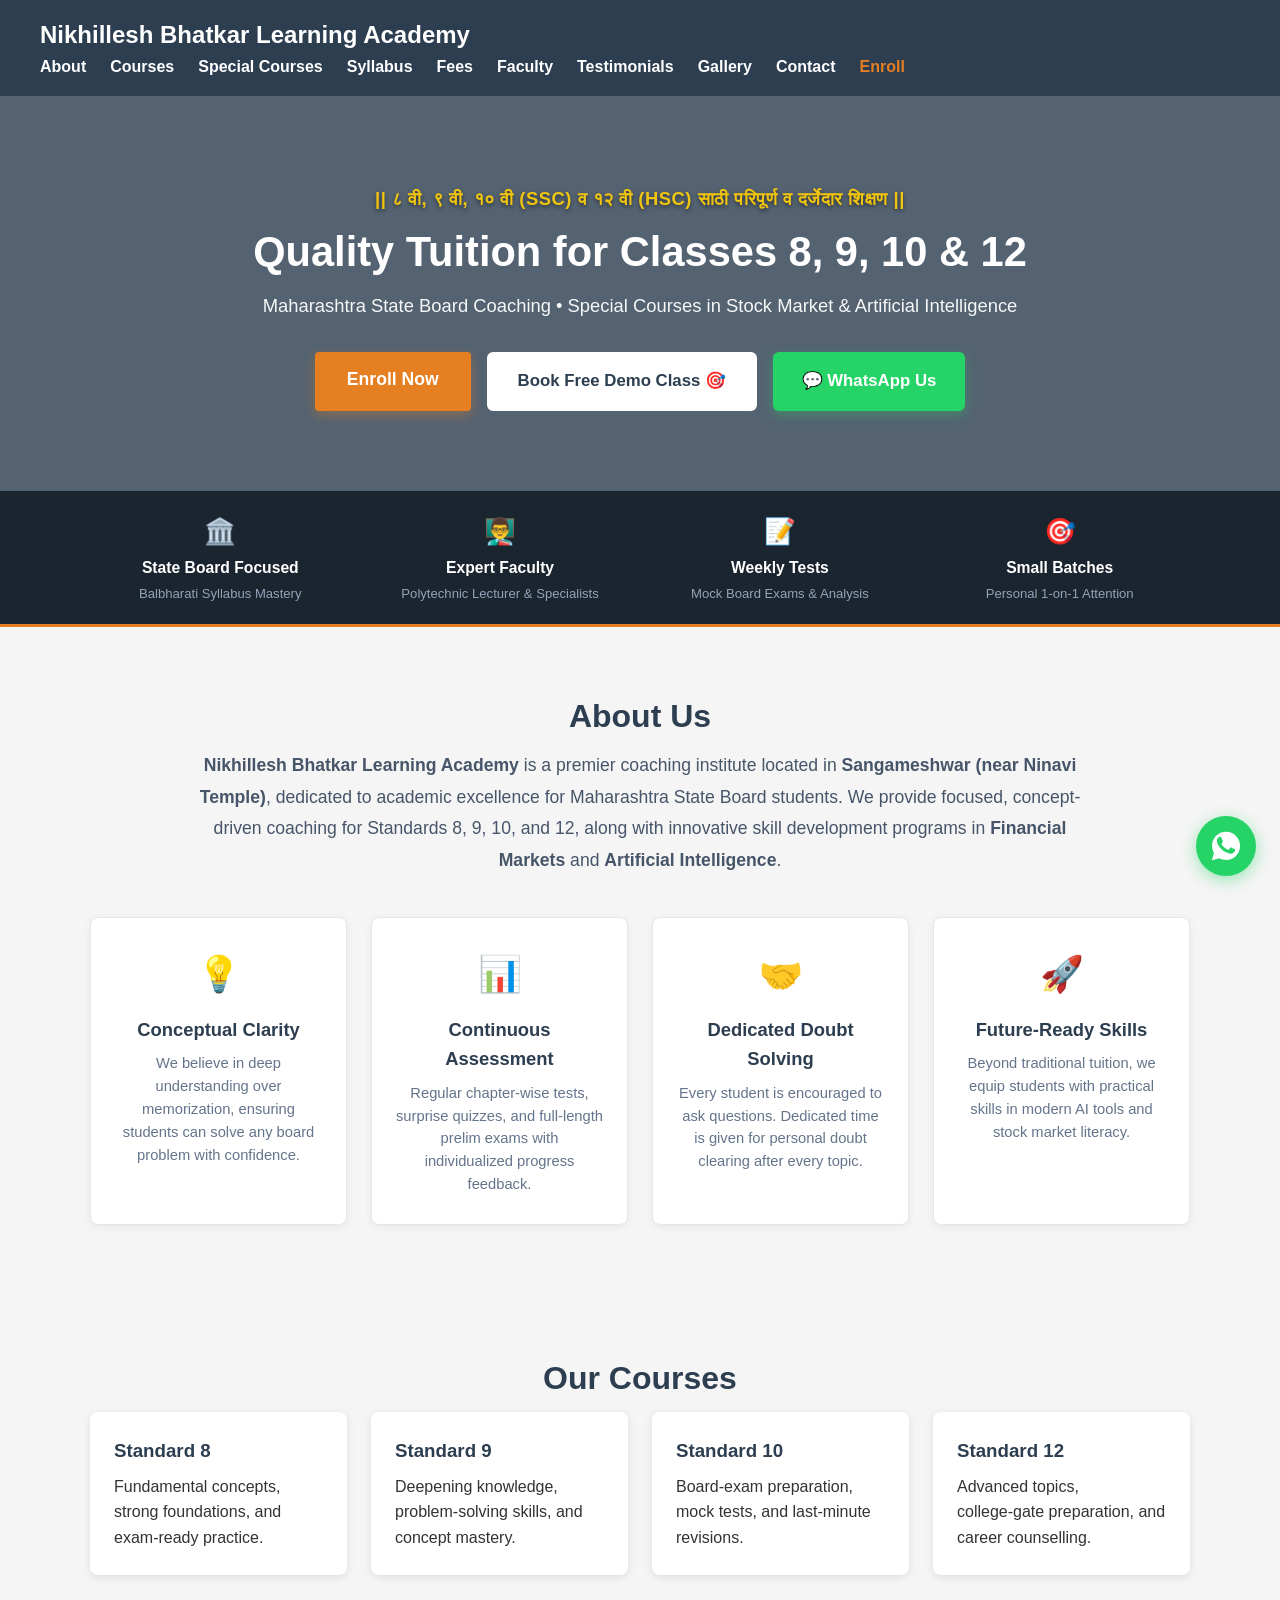
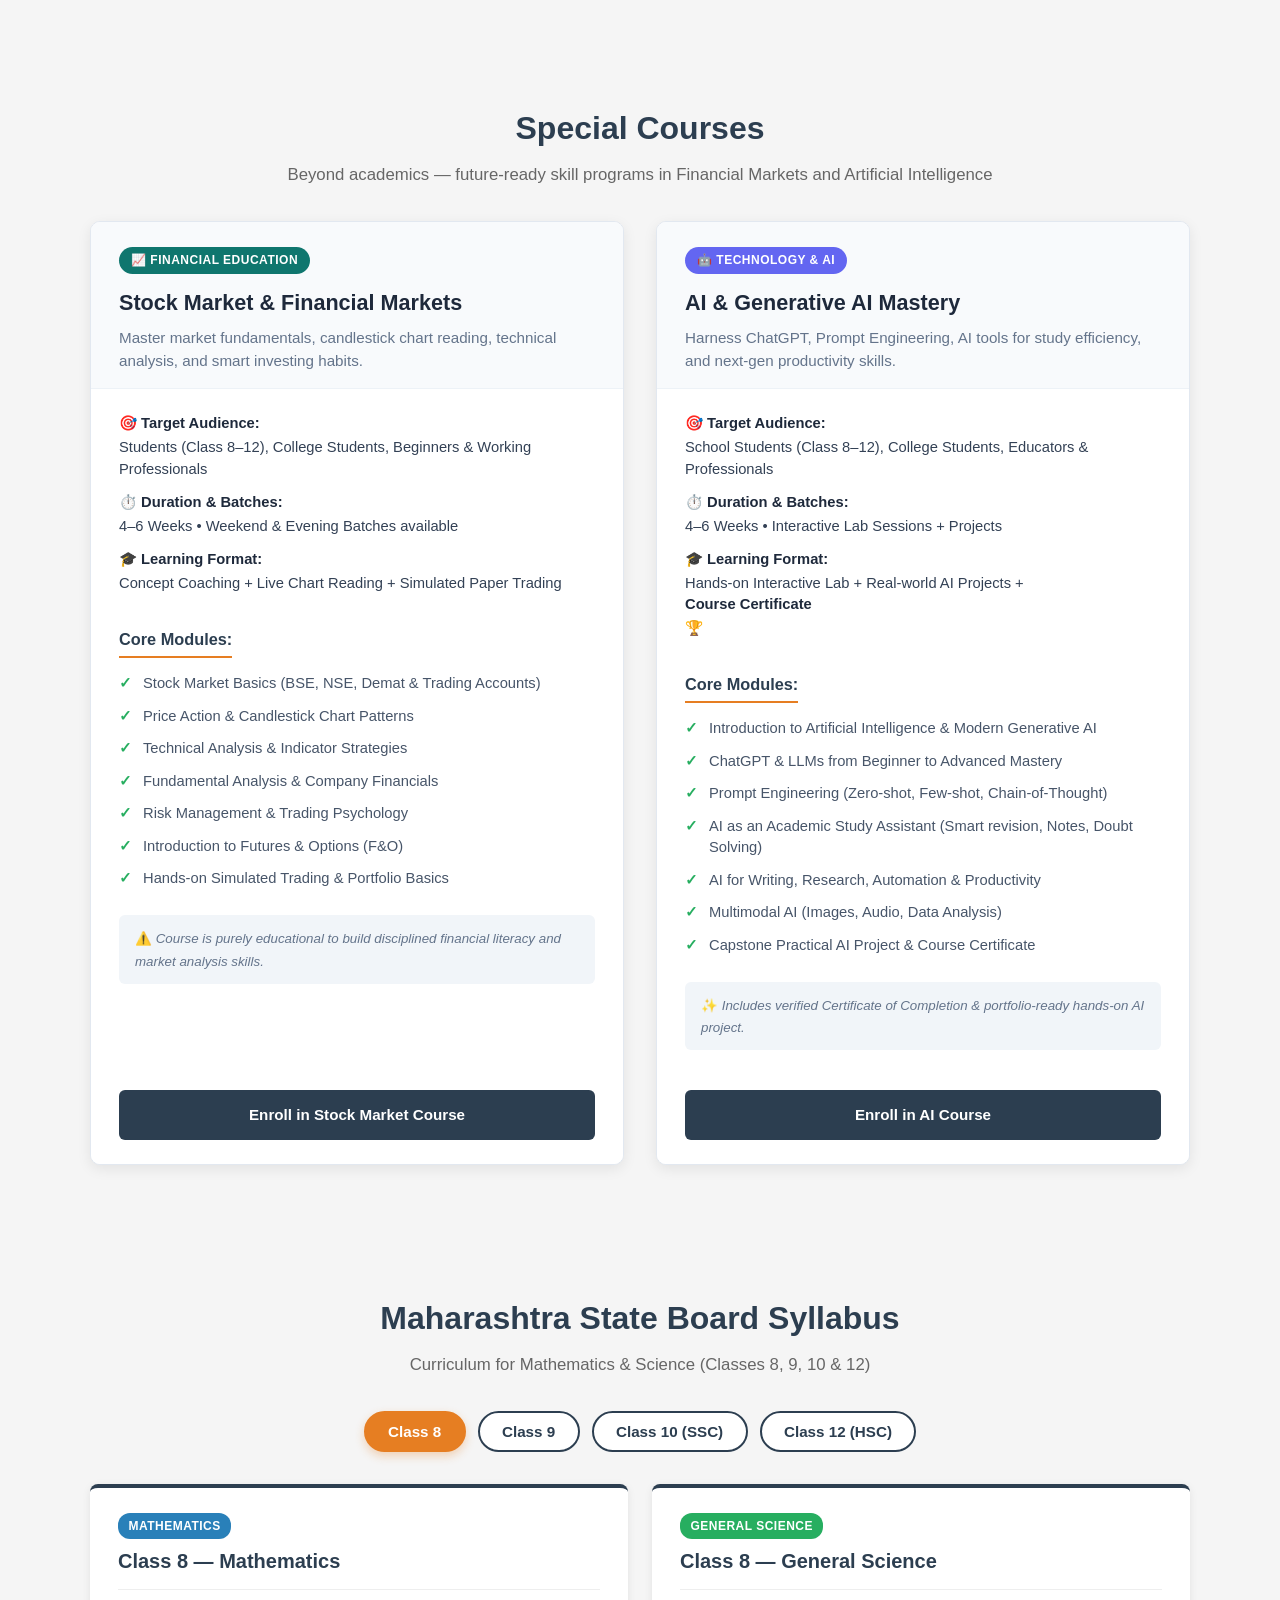
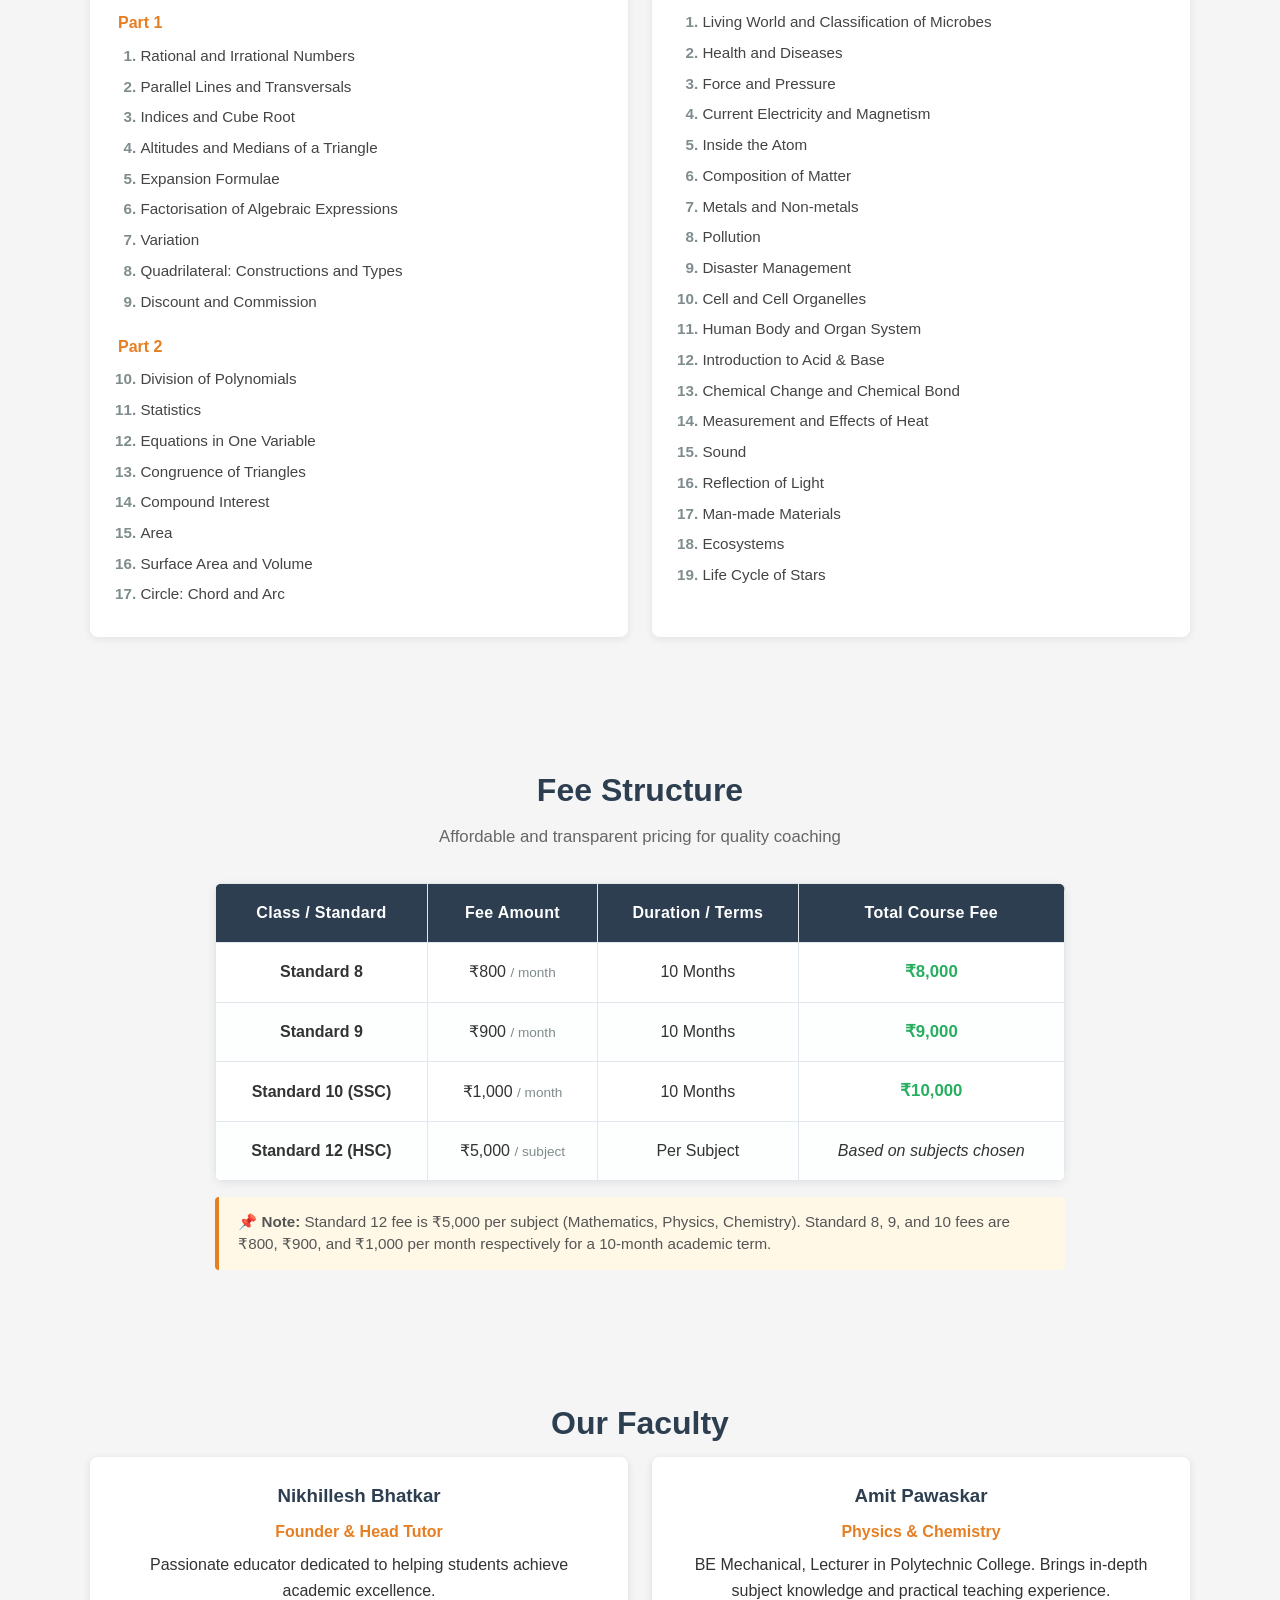
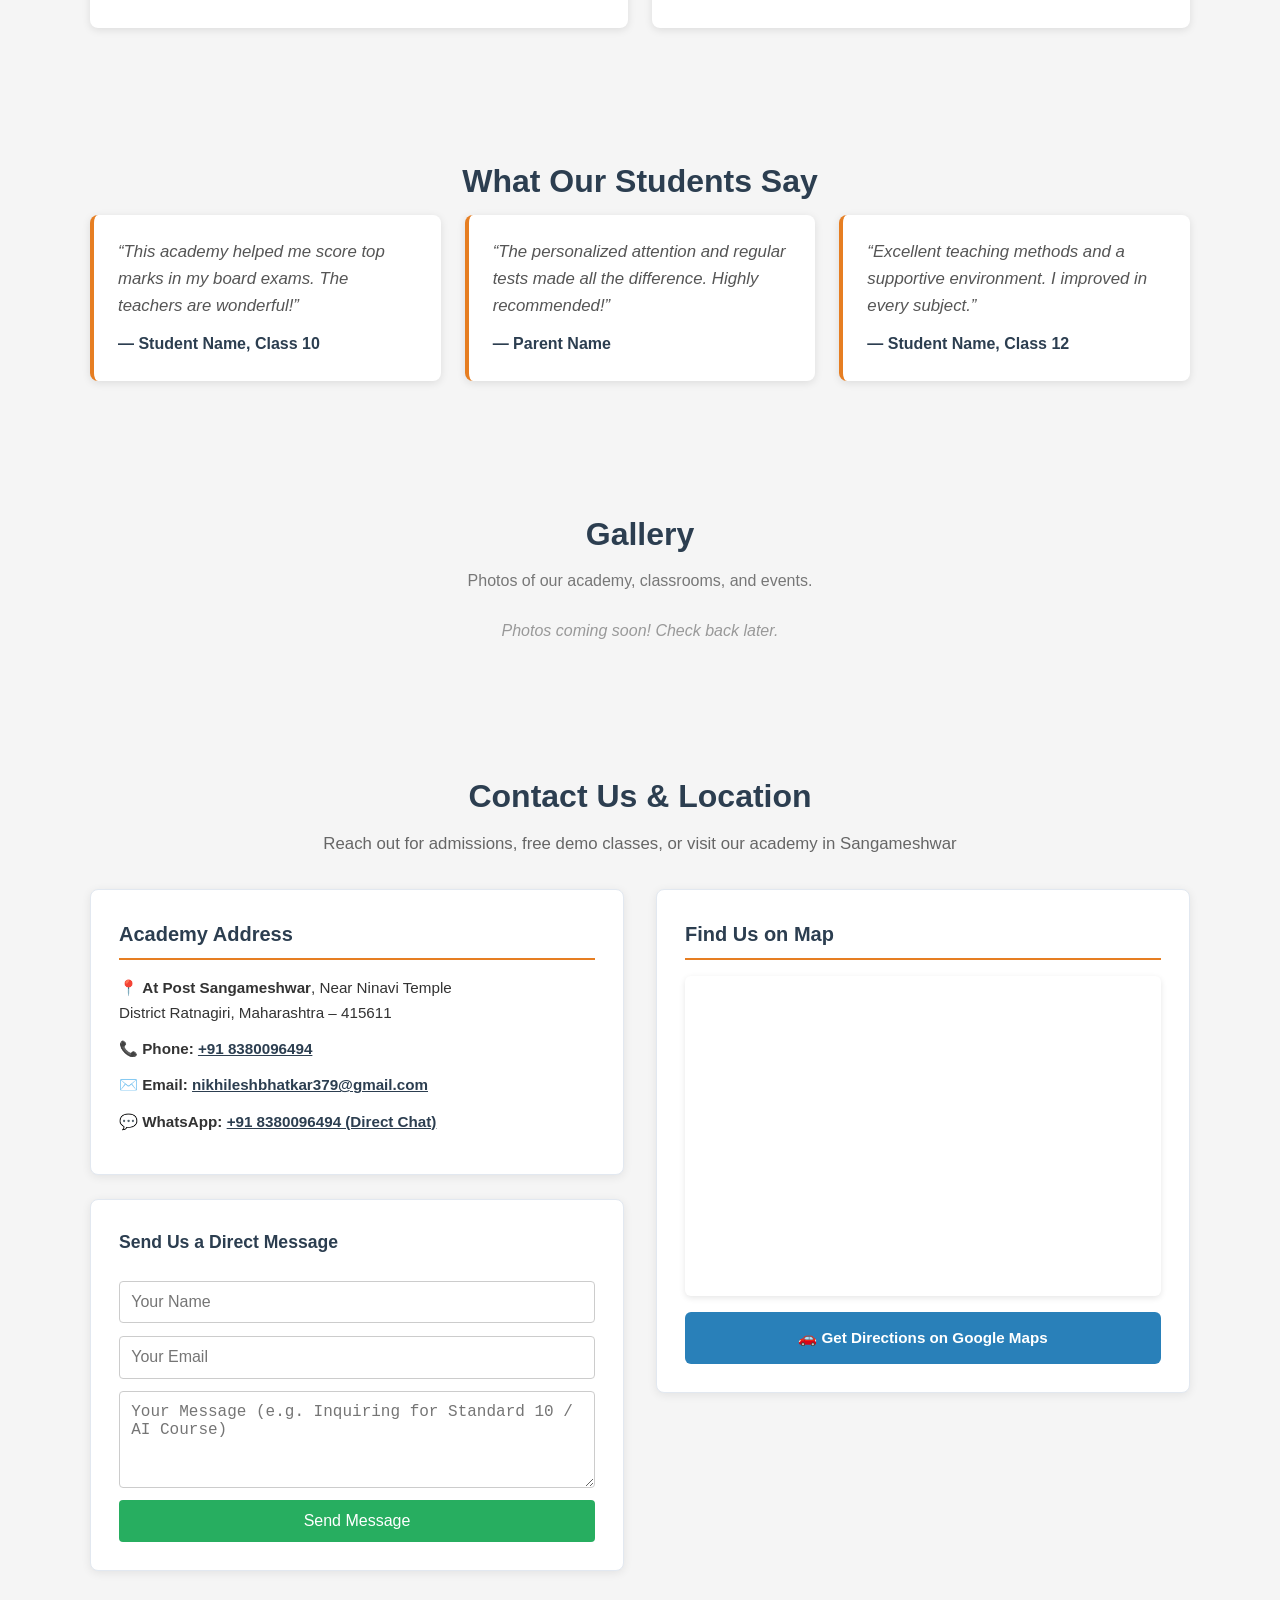
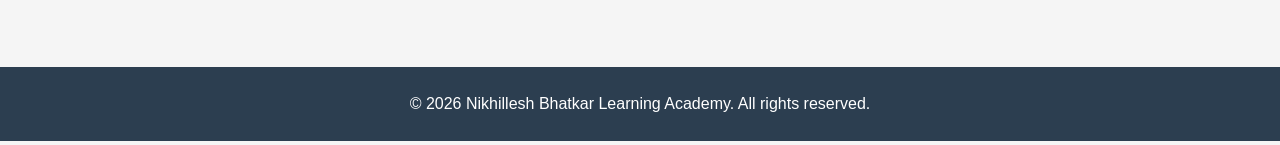
==== index.html @ bd117b34 "Complete Nikhillesh Bhatkar Learning Academy website with syllabus, special courses, enrollment form" ====
<!DOCTYPE html>
<html lang="en">
<head>
  <meta charset="UTF-8">
  <title>Nikhillesh Bhatkar Learning Academy</title>
  <meta name="viewport" content="width=device-width, initial-scale=1.0">
  <meta name="description" content="Nikhillesh Bhatkar Learning Academy offers quality tuition for classes 8, 9, 10 and 12 in Sangameshwar. Board exam preparation, experienced faculty, and personalized attention.">
  <meta name="keywords" content="tuition, academy, Sangameshwar, board exams, classes 8 9 10 12, coaching, Nikhillesh Bhatkar">
  <meta name="author" content="Nikhillesh Bhatkar Learning Academy">

  <!-- Open Graph -->
  <meta property="og:title" content="Nikhillesh Bhatkar Learning Academy">
  <meta property="og:description" content="Quality tuition for classes 8, 9, 10 & 12 in Sangameshwar. Preparing students for board exams and future success.">
  <meta property="og:type" content="website">
  <meta property="og:url" content="">
  <!-- UPDATE: Add your og:image URL once hosted -->
  <!-- <meta property="og:image" content="https://yourdomain.com/images/og-image.jpg"> -->

  <!-- Favicon — UPDATE: replace with your real favicon -->
  <!-- <link rel="icon" href="favicon.ico" type="image/x-icon"> -->

  <link rel="stylesheet" href="style.css">
</head>
<body>

  <!-- Skip to main content (accessibility) -->
  <a href="#main" class="skip-link">Skip to main content</a>

  <!-- Header -->
  <header role="banner">
    <div class="header-inner">
      <!-- LOGO: Replace src with your logo file path -->
      <div class="logo-area">
        <img src="logo.png" alt="Nikhillesh Bhatkar Learning Academy logo" class="logo-img" onerror="this.style.display='none'">
        <h1>Nikhillesh Bhatkar Learning Academy</h1>
      </div>
      <button class="menu-toggle" aria-label="Toggle navigation menu" aria-expanded="false">&#9776;</button>
      <nav role="navigation" aria-label="Main navigation">
        <ul>
          <li><a href="#about">About</a></li>
          <li><a href="#grades">Courses</a></li>
          <li><a href="#special-courses">Special Courses</a></li>
          <li><a href="#syllabus">Syllabus</a></li>
          <li><a href="#fees">Fees</a></li>
          <li><a href="#faculty">Faculty</a></li>
          <li><a href="#testimonials">Testimonials</a></li>
          <li><a href="#gallery">Gallery</a></li>
          <li><a href="#contact">Contact</a></li>
          <li><a href="enroll.html" class="nav-enroll">Enroll</a></li>
        </ul>
      </nav>
    </div>
  </header>

  <main id="main">

    <!-- Hero section -->
    <section class="hero" role="region" aria-label="Welcome banner">
      <p class="marathi-tagline">|| ८ वी, ९ वी, १० वी (SSC) व १२ वी (HSC) साठी परिपूर्ण व दर्जेदार शिक्षण ||</p>
      <h2>Quality Tuition for Classes 8, 9, 10 &amp; 12</h2>
      <p class="hero-subtext">Maharashtra State Board Coaching • Special Courses in Stock Market &amp; Artificial Intelligence</p>
      <div class="hero-cta-group">
        <a href="enroll.html" class="hero-enroll-btn">Enroll Now</a>
        <a href="enroll.html?type=demo" class="hero-demo-btn">Book Free Demo Class 🎯</a>
        <a href="https://wa.me/918380096494?text=Hello%20Nikhillesh%20Sir%2C%20I%20would%20like%20to%20inquire%20about%20admissions%20at%20Nikhillesh%20Bhatkar%20Learning%20Academy." target="_blank" rel="noopener noreferrer" class="hero-whatsapp-btn">💬 WhatsApp Us</a>
      </div>
    </section>

    <!-- Trust / Why Choose Us Highlights -->
    <section class="trust-bar">
      <div class="trust-grid">
        <div class="trust-item">
          <span class="trust-icon">🏛️</span>
          <strong>State Board Focused</strong>
          <small>Balbharati Syllabus Mastery</small>
        </div>
        <div class="trust-item">
          <span class="trust-icon">👨‍🏫</span>
          <strong>Expert Faculty</strong>
          <small>Polytechnic Lecturer &amp; Specialists</small>
        </div>
        <div class="trust-item">
          <span class="trust-icon">📝</span>
          <strong>Weekly Tests</strong>
          <small>Mock Board Exams &amp; Analysis</small>
        </div>
        <div class="trust-item">
          <span class="trust-icon">🎯</span>
          <strong>Small Batches</strong>
          <small>Personal 1-on-1 Attention</small>
        </div>
      </div>
    </section>

    <!-- About -->
    <section id="about" class="content-section">
      <h2>About Us</h2>
      <p class="about-text">
        <strong>Nikhillesh Bhatkar Learning Academy</strong> is a premier coaching institute located in
        <strong>Sangameshwar (near Ninavi Temple)</strong>, dedicated to academic excellence for Maharashtra
        State Board students. We provide focused, concept-driven coaching for Standards 8, 9, 10, and 12, along
        with innovative skill development programs in <strong>Financial Markets</strong> and <strong>Artificial Intelligence</strong>.
      </p>
      <div class="why-choose-grid">
        <div class="why-card">
          <span class="why-icon">💡</span>
          <h3>Conceptual Clarity</h3>
          <p>We believe in deep understanding over memorization, ensuring students can solve any board problem with confidence.</p>
        </div>
        <div class="why-card">
          <span class="why-icon">📊</span>
          <h3>Continuous Assessment</h3>
          <p>Regular chapter-wise tests, surprise quizzes, and full-length prelim exams with individualized progress feedback.</p>
        </div>
        <div class="why-card">
          <span class="why-icon">🤝</span>
          <h3>Dedicated Doubt Solving</h3>
          <p>Every student is encouraged to ask questions. Dedicated time is given for personal doubt clearing after every topic.</p>
        </div>
        <div class="why-card">
          <span class="why-icon">🚀</span>
          <h3>Future-Ready Skills</h3>
          <p>Beyond traditional tuition, we equip students with practical skills in modern AI tools and stock market literacy.</p>
        </div>
      </div>
    </section>

    <!-- Grades / Courses -->
    <section id="grades" class="content-section">
      <h2>Our Courses</h2>
      <div class="card-grid">
        <article class="card">
          <h3>Standard 8</h3>
          <p>Fundamental concepts, strong foundations, and exam‑ready practice.</p>
        </article>
        <article class="card">
          <h3>Standard 9</h3>
          <p>Deepening knowledge, problem‑solving skills, and concept mastery.</p>
        </article>
        <article class="card">
          <h3>Standard 10</h3>
          <p>Board‑exam preparation, mock tests, and last‑minute revisions.</p>
        </article>
        <article class="card">
          <h3>Standard 12</h3>
          <p>Advanced topics, college‑gate preparation, and career counselling.</p>
        </article>
      </div>
    </section>

    <!-- Special Courses (Skill Development) -->
    <section id="special-courses" class="content-section">
      <h2>Special Courses</h2>
      <p class="section-subtitle">Beyond academics — future-ready skill programs in Financial Markets and Artificial Intelligence</p>

      <div class="special-courses-grid">

        <!-- Stock Market Course Card -->
        <article class="special-course-card">
          <div class="special-card-header">
            <span class="special-badge badge-finance">📈 Financial Education</span>
            <h3>Stock Market &amp; Financial Markets</h3>
            <p class="special-tagline">Master market fundamentals, candlestick chart reading, technical analysis, and smart investing habits.</p>
          </div>
          <div class="special-card-body">
            <div class="special-detail-row">
              <strong>🎯 Target Audience:</strong>
              <span>Students (Class 8–12), College Students, Beginners &amp; Working Professionals</span>
            </div>
            <div class="special-detail-row">
              <strong>⏱️ Duration &amp; Batches:</strong>
              <span>4–6 Weeks • Weekend &amp; Evening Batches available</span>
            </div>
            <div class="special-detail-row">
              <strong>🎓 Learning Format:</strong>
              <span>Concept Coaching + Live Chart Reading + Simulated Paper Trading</span>
            </div>

            <h4>Core Modules:</h4>
            <ul class="special-modules-list">
              <li>Stock Market Basics (BSE, NSE, Demat &amp; Trading Accounts)</li>
              <li>Price Action &amp; Candlestick Chart Patterns</li>
              <li>Technical Analysis &amp; Indicator Strategies</li>
              <li>Fundamental Analysis &amp; Company Financials</li>
              <li>Risk Management &amp; Trading Psychology</li>
              <li>Introduction to Futures &amp; Options (F&amp;O)</li>
              <li>Hands-on Simulated Trading &amp; Portfolio Basics</li>
            </ul>

            <div class="special-disclaimer">
              <small>⚠️ <em>Course is purely educational to build disciplined financial literacy and market analysis skills.</em></small>
            </div>
          </div>
          <div class="special-card-footer">
            <a href="enroll.html" class="btn-enroll-special">Enroll in Stock Market Course</a>
          </div>
        </article>

        <!-- AI Course Card -->
        <article class="special-course-card">
          <div class="special-card-header">
            <span class="special-badge badge-ai">🤖 Technology &amp; AI</span>
            <h3>AI &amp; Generative AI Mastery</h3>
            <p class="special-tagline">Harness ChatGPT, Prompt Engineering, AI tools for study efficiency, and next-gen productivity skills.</p>
          </div>
          <div class="special-card-body">
            <div class="special-detail-row">
              <strong>🎯 Target Audience:</strong>
              <span>School Students (Class 8–12), College Students, Educators &amp; Professionals</span>
            </div>
            <div class="special-detail-row">
              <strong>⏱️ Duration &amp; Batches:</strong>
              <span>4–6 Weeks • Interactive Lab Sessions + Projects</span>
            </div>
            <div class="special-detail-row">
              <strong>🎓 Learning Format:</strong>
              <span>Hands-on Interactive Lab + Real-world AI Projects + <strong>Course Certificate</strong> 🏆</span>
            </div>

            <h4>Core Modules:</h4>
            <ul class="special-modules-list">
              <li>Introduction to Artificial Intelligence &amp; Modern Generative AI</li>
              <li>ChatGPT &amp; LLMs from Beginner to Advanced Mastery</li>
              <li>Prompt Engineering (Zero-shot, Few-shot, Chain-of-Thought)</li>
              <li>AI as an Academic Study Assistant (Smart revision, Notes, Doubt Solving)</li>
              <li>AI for Writing, Research, Automation &amp; Productivity</li>
              <li>Multimodal AI (Images, Audio, Data Analysis)</li>
              <li>Capstone Practical AI Project &amp; Course Certificate</li>
            </ul>

            <div class="special-disclaimer">
              <small>✨ <em>Includes verified Certificate of Completion &amp; portfolio-ready hands-on AI project.</em></small>
            </div>
          </div>
          <div class="special-card-footer">
            <a href="enroll.html" class="btn-enroll-special">Enroll in AI Course</a>
          </div>
        </article>

      </div>
    </section>

    <!-- Maharashtra State Board Syllabus Section -->
    <section id="syllabus" class="content-section">
      <h2>Maharashtra State Board Syllabus</h2>
      <p class="section-subtitle">Curriculum for Mathematics &amp; Science (Classes 8, 9, 10 &amp; 12)</p>

      <!-- Syllabus Tabs -->
      <div class="syllabus-tab-controls" role="tablist" aria-label="Class Syllabus Tabs">
        <button class="tab-btn active" role="tab" aria-selected="true" aria-controls="syllabus-class8" id="tab-class8">Class 8</button>
        <button class="tab-btn" role="tab" aria-selected="false" aria-controls="syllabus-class9" id="tab-class9">Class 9</button>
        <button class="tab-btn" role="tab" aria-selected="false" aria-controls="syllabus-class10" id="tab-class10">Class 10 (SSC)</button>
        <button class="tab-btn" role="tab" aria-selected="false" aria-controls="syllabus-class12" id="tab-class12">Class 12 (HSC)</button>
      </div>

      <!-- Class 8 Content -->
      <div id="syllabus-class8" class="syllabus-panel active" role="tabpanel" aria-labelledby="tab-class8">
        <div class="syllabus-grid">
          <div class="syllabus-box">
            <div class="syllabus-header">
              <span class="subject-tag math-tag">Mathematics</span>
              <h3>Class 8 — Mathematics</h3>
            </div>
            <div class="syllabus-subgroup">
              <h4>Part 1</h4>
              <ol class="chapter-list">
                <li>Rational and Irrational Numbers</li>
                <li>Parallel Lines and Transversals</li>
                <li>Indices and Cube Root</li>
                <li>Altitudes and Medians of a Triangle</li>
                <li>Expansion Formulae</li>
                <li>Factorisation of Algebraic Expressions</li>
                <li>Variation</li>
                <li>Quadrilateral: Constructions and Types</li>
                <li>Discount and Commission</li>
              </ol>
            </div>
            <div class="syllabus-subgroup">
              <h4>Part 2</h4>
              <ol class="chapter-list" start="10">
                <li>Division of Polynomials</li>
                <li>Statistics</li>
                <li>Equations in One Variable</li>
                <li>Congruence of Triangles</li>
                <li>Compound Interest</li>
                <li>Area</li>
                <li>Surface Area and Volume</li>
                <li>Circle: Chord and Arc</li>
              </ol>
            </div>
          </div>

          <div class="syllabus-box">
            <div class="syllabus-header">
              <span class="subject-tag science-tag">General Science</span>
              <h3>Class 8 — General Science</h3>
            </div>
            <ol class="chapter-list">
              <li>Living World and Classification of Microbes</li>
              <li>Health and Diseases</li>
              <li>Force and Pressure</li>
              <li>Current Electricity and Magnetism</li>
              <li>Inside the Atom</li>
              <li>Composition of Matter</li>
              <li>Metals and Non-metals</li>
              <li>Pollution</li>
              <li>Disaster Management</li>
              <li>Cell and Cell Organelles</li>
              <li>Human Body and Organ System</li>
              <li>Introduction to Acid &amp; Base</li>
              <li>Chemical Change and Chemical Bond</li>
              <li>Measurement and Effects of Heat</li>
              <li>Sound</li>
              <li>Reflection of Light</li>
              <li>Man-made Materials</li>
              <li>Ecosystems</li>
              <li>Life Cycle of Stars</li>
            </ol>
          </div>
        </div>
      </div>

      <!-- Class 9 Content -->
      <div id="syllabus-class9" class="syllabus-panel" role="tabpanel" aria-labelledby="tab-class9" hidden>
        <div class="syllabus-grid">
          <div class="syllabus-box">
            <div class="syllabus-header">
              <span class="subject-tag math-tag">Mathematics</span>
              <h3>Class 9 — Mathematics</h3>
            </div>
            <div class="syllabus-subgroup">
              <h4>Part 1 (Algebra)</h4>
              <ol class="chapter-list">
                <li>Sets</li>
                <li>Real Numbers</li>
                <li>Polynomials</li>
                <li>Ratio and Proportion</li>
                <li>Linear Equations in Two Variables</li>
                <li>Financial Planning</li>
                <li>Statistics</li>
              </ol>
            </div>
            <div class="syllabus-subgroup">
              <h4>Part 2 (Geometry)</h4>
              <ol class="chapter-list">
                <li>Basic Concepts in Geometry</li>
                <li>Parallel Lines</li>
                <li>Triangles</li>
                <li>Constructions of Triangles</li>
                <li>Quadrilaterals</li>
                <li>Circle</li>
                <li>Co-ordinate Geometry</li>
                <li>Trigonometry</li>
                <li>Surface Area and Volume</li>
              </ol>
            </div>
          </div>

          <div class="syllabus-box">
            <div class="syllabus-header">
              <span class="subject-tag science-tag">Science &amp; Technology</span>
              <h3>Class 9 — Science &amp; Technology</h3>
            </div>
            <div class="syllabus-subgroup">
              <h4>Part 1 (Physics &amp; Chemistry)</h4>
              <ol class="chapter-list">
                <li>Laws of Motion</li>
                <li>Work and Energy</li>
                <li>Current Electricity</li>
                <li>Measurement of Matter</li>
                <li>Acids, Bases and Salts</li>
                <li>Reflection of Light</li>
                <li>Study of Sound</li>
                <li>Carbon: An Important Element</li>
                <li>Substances in Common Use</li>
                <li>Observing Space: Telescopes</li>
              </ol>
            </div>
            <div class="syllabus-subgroup">
              <h4>Part 2 (Biology &amp; Environmental Science)</h4>
              <ol class="chapter-list" start="11">
                <li>Classification of Plants</li>
                <li>Energy Flow in an Ecosystem</li>
                <li>Useful and Harmful Microbes</li>
                <li>Environmental Management</li>
                <li>Information Communication Technology (ICT)</li>
                <li>Life Processes in Living Organisms</li>
                <li>Heredity and Variation</li>
                <li>Introduction to Biotechnology</li>
              </ol>
            </div>
          </div>
        </div>
      </div>

      <!-- Class 10 (SSC) Content -->
      <div id="syllabus-class10" class="syllabus-panel" role="tabpanel" aria-labelledby="tab-class10" hidden>
        <div class="syllabus-grid">
          <div class="syllabus-box">
            <div class="syllabus-header">
              <span class="subject-tag math-tag">Mathematics</span>
              <h3>Class 10 (SSC) — Mathematics</h3>
            </div>
            <div class="syllabus-subgroup">
              <h4>Part 1 (Algebra)</h4>
              <ol class="chapter-list">
                <li>Linear Equations in Two Variables</li>
                <li>Quadratic Equations</li>
                <li>Arithmetic Progression (A.P.)</li>
                <li>Financial Planning</li>
                <li>Probability</li>
                <li>Statistics</li>
              </ol>
            </div>
            <div class="syllabus-subgroup">
              <h4>Part 2 (Geometry)</h4>
              <ol class="chapter-list">
                <li>Similarity</li>
                <li>Pythagoras Theorem</li>
                <li>Circle</li>
                <li>Geometric Constructions</li>
                <li>Coordinate Geometry</li>
                <li>Trigonometry</li>
                <li>Mensuration</li>
              </ol>
            </div>
          </div>

          <div class="syllabus-box">
            <div class="syllabus-header">
              <span class="subject-tag science-tag">Science &amp; Technology</span>
              <h3>Class 10 (SSC) — Science &amp; Technology</h3>
            </div>
            <div class="syllabus-subgroup">
              <h4>Part 1 (Physics &amp; Chemistry)</h4>
              <ol class="chapter-list">
                <li>Gravitation</li>
                <li>Periodic Classification of Elements</li>
                <li>Chemical Reactions and Equations</li>
                <li>Effects of Electric Current</li>
                <li>Heat</li>
                <li>Refraction of Light</li>
                <li>Lenses</li>
                <li>Metallurgy</li>
                <li>Carbon Compounds</li>
                <li>Space Missions</li>
              </ol>
            </div>
            <div class="syllabus-subgroup">
              <h4>Part 2 (Biology &amp; Environmental Science)</h4>
              <ol class="chapter-list">
                <li>Heredity and Evolution</li>
                <li>Life Processes in Living Organisms – Part 1</li>
                <li>Life Processes in Living Organisms – Part 2</li>
                <li>Environmental Management</li>
                <li>Towards Green Energy</li>
                <li>Animal Classification</li>
                <li>Introduction to Microbiology</li>
                <li>Cell Biology and Biotechnology</li>
                <li>Social Health</li>
                <li>Disaster Management</li>
              </ol>
            </div>
          </div>
        </div>
      </div>

      <!-- Class 12 (HSC) Content -->
      <div id="syllabus-class12" class="syllabus-panel" role="tabpanel" aria-labelledby="tab-class12" hidden>
        <div class="syllabus-grid syllabus-grid-3">
          <div class="syllabus-box">
            <div class="syllabus-header">
              <span class="subject-tag math-tag">Mathematics &amp; Stats</span>
              <h3>Class 12 (HSC) — Mathematics</h3>
            </div>
            <div class="syllabus-subgroup">
              <h4>Part 1</h4>
              <ol class="chapter-list">
                <li>Mathematical Logic</li>
                <li>Matrices</li>
                <li>Trigonometric Functions</li>
                <li>Pair of Straight Lines</li>
                <li>Vectors</li>
                <li>Line and Plane (3D Geometry)</li>
                <li>Linear Programming</li>
              </ol>
            </div>
            <div class="syllabus-subgroup">
              <h4>Part 2</h4>
              <ol class="chapter-list">
                <li>Differentiation</li>
                <li>Applications of Derivatives</li>
                <li>Indefinite Integration</li>
                <li>Definite Integration</li>
                <li>Application of Definite Integration</li>
                <li>Differential Equations</li>
                <li>Probability Distributions</li>
                <li>Binomial Distribution</li>
              </ol>
            </div>
          </div>

          <div class="syllabus-box">
            <div class="syllabus-header">
              <span class="subject-tag science-tag">Physics</span>
              <h3>Class 12 (HSC) — Physics</h3>
            </div>
            <ol class="chapter-list">
              <li>Rotational Dynamics</li>
              <li>Mechanical Properties of Fluids</li>
              <li>Kinetic Theory of Gases and Radiation</li>
              <li>Thermodynamics</li>
              <li>Oscillations</li>
              <li>Superposition of Waves</li>
              <li>Wave Optics</li>
              <li>Electrostatics</li>
              <li>Current Electricity</li>
              <li>Magnetic Fields due to Electric Current</li>
              <li>Magnetic Materials</li>
              <li>Electromagnetic Induction</li>
              <li>AC Circuits</li>
              <li>Dual Nature of Radiation and Matter</li>
              <li>Structure of Atoms and Nuclei</li>
              <li>Semiconductor Devices</li>
            </ol>
          </div>

          <div class="syllabus-box">
            <div class="syllabus-header">
              <span class="subject-tag chem-tag">Chemistry</span>
              <h3>Class 12 (HSC) — Chemistry</h3>
            </div>
            <ol class="chapter-list">
              <li>Solid State</li>
              <li>Solutions</li>
              <li>Ionic Equilibria</li>
              <li>Chemical Thermodynamics</li>
              <li>Electrochemistry</li>
              <li>Chemical Kinetics</li>
              <li>Elements of Groups 16, 17 and 18</li>
              <li>Transition and Inner Transition Elements</li>
              <li>Coordination Compounds</li>
              <li>Halogen Derivatives</li>
              <li>Alcohols, Phenols and Ethers</li>
              <li>Aldehydes, Ketones and Carboxylic Acids</li>
              <li>Amines</li>
              <li>Biomolecules</li>
              <li>Introduction to Polymer Chemistry</li>
              <li>Green Chemistry and Nanochemistry</li>
            </ol>
          </div>
        </div>
      </div>

    </section>

    <!-- Fees -->
    <section id="fees" class="content-section">
      <h2>Fee Structure</h2>
      <p class="section-subtitle">Affordable and transparent pricing for quality coaching</p>
      <div class="table-container">
        <table>
          <thead>
            <tr>
              <th>Class / Standard</th>
              <th>Fee Amount</th>
              <th>Duration / Terms</th>
              <th>Total Course Fee</th>
            </tr>
          </thead>
          <tbody>
            <tr>
              <td><strong>Standard 8</strong></td>
              <td>₹800 <span class="per-unit">/ month</span></td>
              <td>10 Months</td>
              <td><span class="total-fee">₹8,000</span></td>
            </tr>
            <tr>
              <td><strong>Standard 9</strong></td>
              <td>₹900 <span class="per-unit">/ month</span></td>
              <td>10 Months</td>
              <td><span class="total-fee">₹9,000</span></td>
            </tr>
            <tr>
              <td><strong>Standard 10 (SSC)</strong></td>
              <td>₹1,000 <span class="per-unit">/ month</span></td>
              <td>10 Months</td>
              <td><span class="total-fee">₹10,000</span></td>
            </tr>
            <tr>
              <td><strong>Standard 12 (HSC)</strong></td>
              <td>₹5,000 <span class="per-unit">/ subject</span></td>
              <td>Per Subject</td>
              <td><em>Based on subjects chosen</em></td>
            </tr>
          </tbody>
        </table>
      </div>
      <p class="fee-note">📌 <strong>Note:</strong> Standard 12 fee is ₹5,000 per subject (Mathematics, Physics, Chemistry). Standard 8, 9, and 10 fees are ₹800, ₹900, and ₹1,000 per month respectively for a 10-month academic term.</p>
    </section>

    <!-- Faculty -->
    <section id="faculty" class="content-section">
      <h2>Our Faculty</h2>
      <div class="card-grid">

        <article class="card faculty-card">
          <!-- UPDATE: Replace src with your photo -->
          <img src="faculty-nikhillesh.jpg" alt="Photo of Nikhillesh Bhatkar" class="faculty-photo" onerror="this.style.display='none'">
          <h3>Nikhillesh Bhatkar</h3>
          <p class="faculty-role">Founder &amp; Head Tutor</p>
          <p>Passionate educator dedicated to helping students achieve academic excellence.</p>
        </article>

        <article class="card faculty-card">
          <!-- UPDATE: Replace src with faculty photo -->
          <img src="faculty-amit.jpg" alt="Photo of Amit Pawaskar" class="faculty-photo" onerror="this.style.display='none'">
          <h3>Amit Pawaskar</h3>
          <p class="faculty-role">Physics &amp; Chemistry</p>
          <p>BE Mechanical, Lecturer in Polytechnic College. Brings in‑depth subject knowledge and practical teaching experience.</p>
        </article>

        <!-- ADD MORE FACULTY: copy and edit the block below -->
        <!--
        <article class="card faculty-card">
          <img src="faculty-name.jpg" alt="Photo of [Name]" class="faculty-photo" onerror="this.style.display='none'">
          <h3>[Faculty Name]</h3>
          <p class="faculty-role">[Subject / Qualification]</p>
          <p>[Short bio]</p>
        </article>
        -->

      </div>
    </section>

    <!-- Testimonials -->
    <section id="testimonials" class="content-section">
      <h2>What Our Students Say</h2>
      <div class="card-grid testimonials-grid">

        <!-- TESTIMONIAL 1 — UPDATE with real quotes -->
        <article class="card testimonial-card">
          <p class="testimonial-quote">&ldquo;This academy helped me score top marks in my board exams. The teachers are wonderful!&rdquo;</p>
          <p class="testimonial-author">&mdash; Student Name, Class 10</p>
        </article>

        <!-- TESTIMONIAL 2 -->
        <article class="card testimonial-card">
          <p class="testimonial-quote">&ldquo;The personalized attention and regular tests made all the difference. Highly recommended!&rdquo;</p>
          <p class="testimonial-author">&mdash; Parent Name</p>
        </article>

        <!-- TESTIMONIAL 3 -->
        <article class="card testimonial-card">
          <p class="testimonial-quote">&ldquo;Excellent teaching methods and a supportive environment. I improved in every subject.&rdquo;</p>
          <p class="testimonial-author">&mdash; Student Name, Class 12</p>
        </article>

        <!-- ADD MORE TESTIMONIALS: copy and edit the block below -->
        <!--
        <article class="card testimonial-card">
          <p class="testimonial-quote">&ldquo;[Your testimonial here]&rdquo;</p>
          <p class="testimonial-author">&mdash; [Name, Class/Role]</p>
        </article>
        -->

      </div>
    </section>

    <!-- Gallery -->
    <section id="gallery" class="content-section">
      <h2>Gallery</h2>
      <p class="gallery-hint">Photos of our academy, classrooms, and events.</p>
      <div class="gallery-grid">

        <!-- UPDATE: Replace src with real photos -->
        <img src="gallery-1.jpg" alt="Academy classroom" class="gallery-img" onerror="this.closest('.gallery-grid').style.display='none'">
        <img src="gallery-2.jpg" alt="Students studying" class="gallery-img">
        <img src="gallery-3.jpg" alt="Academy event" class="gallery-img">
        <img src="gallery-4.jpg" alt="Group photo" class="gallery-img">

        <!-- ADD MORE PHOTOS: just add more <img> tags -->

      </div>
      <p class="gallery-placeholder" id="galleryPlaceholder">
        <em>Photos coming soon! Check back later.</em>
      </p>
    </section>

    <!-- Contact & Location -->
    <section id="contact" class="content-section">
      <h2>Contact Us &amp; Location</h2>
      <p class="section-subtitle">Reach out for admissions, free demo classes, or visit our academy in Sangameshwar</p>

      <div class="contact-wrapper">
        <!-- Contact Information & Form -->
        <div class="contact-info-col">
          <div class="contact-card">
            <h3>Academy Address</h3>
            <p>📍 <strong>At Post Sangameshwar</strong>, Near Ninavi Temple<br>District Ratnagiri, Maharashtra – 415611</p>
            <p>📞 <strong>Phone:</strong> <a href="tel:+918380096494">+91 8380096494</a></p>
            <p>✉️ <strong>Email:</strong> <a href="mailto:nikhileshbhatkar379@gmail.com">nikhileshbhatkar379@gmail.com</a></p>
            <p>💬 <strong>WhatsApp:</strong> <a href="https://wa.me/918380096494?text=Hello%20Nikhillesh%20Sir%2C%20I%20would%20like%20to%20inquire%20about%20admissions." target="_blank" rel="noopener noreferrer">+91 8380096494 (Direct Chat)</a></p>
          </div>

          <form id="contactForm" action="https://formspree.io/f/YOUR_FORMSPREE_ID" method="POST">
            <h4>Send Us a Direct Message</h4>
            <input type="hidden" name="_subject" value="New Inquiry — Nikhillesh Bhatkar Learning Academy">
            <input type="text" name="name" placeholder="Your Name" required aria-label="Your Name">
            <input type="email" name="email" placeholder="Your Email" required aria-label="Your Email">
            <textarea name="message" rows="4" placeholder="Your Message (e.g. Inquiring for Standard 10 / AI Course)" required aria-label="Your Message"></textarea>
            <button type="submit">Send Message</button>
          </form>
          <p id="contactSuccess" class="form-success" style="display:none;">✅ Message sent! We will reply shortly.</p>
        </div>

        <!-- Google Map & Directions -->
        <div class="contact-map-col">
          <div class="map-card">
            <h3>Find Us on Map</h3>
            <div class="map-responsive">
              <iframe
                title="Academy Location - Sangameshwar near Ninavi Temple"
                src="https://maps.google.com/maps?q=Ninavi+Temple+Sangameshwar+Maharashtra+415611&t=&z=15&ie=UTF8&iwloc=&output=embed"
                width="100%"
                height="320"
                style="border:0;"
                allowfullscreen=""
                loading="lazy">
              </iframe>
            </div>
            <div class="map-actions">
              <a href="https://www.google.com/maps/dir/?api=1&destination=Ninavi+Temple,+Sangameshwar,+Maharashtra+415611" target="_blank" rel="noopener noreferrer" class="btn-directions">
                🚗 Get Directions on Google Maps
              </a>
            </div>
          </div>
        </div>
      </div>
    </section>

  </main>

  <!-- Floating WhatsApp Chat Button -->
  <a href="https://wa.me/918380096494?text=Hello%20Nikhillesh%20Sir%2C%20I%20would%20like%20to%20inquire%20about%20admissions%20at%20Nikhillesh%20Bhatkar%20Learning%20Academy." class="floating-whatsapp" target="_blank" rel="noopener noreferrer" aria-label="Chat with us on WhatsApp">
    <svg class="whatsapp-icon" viewBox="0 0 24 24" width="32" height="32" fill="currentColor">
      <path d="M12.04 2c-5.46 0-9.91 4.45-9.91 9.91 0 1.75.46 3.45 1.32 4.95L2.05 22l5.25-1.38c1.45.79 3.08 1.21 4.74 1.21 5.46 0 9.91-4.45 9.91-9.91 0-2.65-1.03-5.14-2.9-7.01A9.816 9.816 0 0 0 12.04 2zm5.79 14.07c-.24.68-1.4 1.26-1.95 1.34-.51.08-1.17.11-3.77-.96-3.13-1.29-5.14-4.47-5.3-4.68-.16-.21-1.27-1.69-1.27-3.23 0-1.54.81-2.29 1.1-2.6.29-.31.63-.39.84-.39.21 0 .42.01.6.02.19.01.45-.07.7.54.26.62.89 2.16.97 2.32.08.16.13.35.03.56-.11.21-.16.34-.32.53-.16.19-.34.42-.48.56-.16.16-.33.33-.14.65.19.32.84 1.38 1.8 2.24 1.24 1.11 2.29 1.45 2.61 1.61.32.16.51.13.7-.08.19-.21.81-.94 1.02-1.26.21-.32.42-.27.7-.16.29.11 1.83.86 2.14 1.02.32.16.53.24.6.37.08.13.08.77-.16 1.45z"/>
    </svg>
    <span class="whatsapp-tooltip">Chat with us on WhatsApp</span>
  </a>

  <!-- Footer -->
  <footer role="contentinfo">
    <p>&copy; <span id="year"></span> Nikhillesh Bhatkar Learning Academy. All rights reserved.</p>
  </footer>

  <!-- JavaScript -->
  <script src="script.js"></script>
</body>
</html>
---- style.css ----
/* -------------------------------------------------
   Nikhillesh Bhatkar Learning Academy — Stylesheet
   ------------------------------------------------- */

/* Reset & base */
*,
*::before,
*::after { box-sizing: border-box; margin: 0; padding: 0; }
body { font-family: Arial, Helvetica, sans-serif; line-height: 1.6; background:#f5f5f5; color:#333; }
html { scroll-behavior: smooth; }

/* Accessibility: skip link */
.skip-link {
  position: absolute;
  top: -100%;
  left: 0;
  background: #e67e22;
  color: #fff;
  padding: 0.5rem 1rem;
  z-index: 200;
  font-weight: bold;
  text-decoration: none;
}
.skip-link:focus {
  top: 0;
}

/* Focus styles for keyboard navigation */
a:focus-visible,
button:focus-visible,
input:focus-visible,
textarea:focus-visible {
  outline: 3px solid #e67e22;
  outline-offset: 2px;
}

/* Layout helpers */
.container { width: 90%; max-width: 1200px; margin: auto; }
.content-section { padding: 4rem 2rem; }

/* Header */
header {
  background: #2c3e50;
  color: #fff;
  padding: 1rem 2rem;
  position: sticky;
  top: 0;
  z-index: 100;
}
.header-inner {
  display: flex;
  align-items: center;
  justify-content: space-between;
  flex-wrap: wrap;
  max-width: 1200px;
  margin: 0 auto;
}
.logo-area {
  display: flex;
  align-items: center;
  gap: 0.75rem;
}
.logo-img {
  height: 48px;
  width: auto;
  border-radius: 4px;
}
header h1 { font-size: 1.5rem; }
header nav ul {
  display: flex; list-style: none; gap: 1.5rem;
}
header nav a {
  color: #fff; text-decoration: none; font-weight: bold;
  transition: color 0.2s;
}
header nav a:hover { color: #e67e22; }

/* Mobile menu toggle */
.menu-toggle {
  display: none;
  background: none;
  border: none;
  color: #fff;
  font-size: 1.8rem;
  cursor: pointer;
}

/* Hero */
.hero {
  background: linear-gradient(rgba(44,62,80,0.8), rgba(44,62,80,0.8)),
              url('https://images.unsplash.com/photo-1526401281623-3c4d5c6d3d4f?auto=format&fit=crop&w=1400&q=80') center/cover no-repeat;
  color: #fff; text-align: center; padding: 5.5rem 2rem 5rem;
}
.marathi-tagline {
  font-size: 1.15rem;
  font-weight: 600;
  color: #f1c40f;
  letter-spacing: 0.5px;
  margin-bottom: 0.8rem;
  text-shadow: 0 2px 4px rgba(0,0,0,0.5);
}
.hero h2 { font-size: 2.6rem; margin-bottom: 0.8rem; line-height: 1.25; }
.hero-subtext { font-size: 1.15rem; margin-bottom: 2rem; max-width: 800px; margin-left: auto; margin-right: auto; opacity: 0.95; }

.hero-cta-group {
  display: flex;
  justify-content: center;
  gap: 1rem;
  flex-wrap: wrap;
}
.hero-enroll-btn {
  display: inline-block;
  background: #e67e22; border: none; padding: 0.85rem 1.8rem;
  color: #fff; font-size: 1.05rem; font-weight: bold; cursor: pointer; border-radius: 6px;
  text-decoration: none; transition: all 0.2s ease;
  box-shadow: 0 4px 12px rgba(230,126,34,0.4);
}
.hero-enroll-btn:hover { background: #d35400; transform: translateY(-2px); }

.hero-demo-btn {
  display: inline-block;
  background: #fff; border: 2px solid #fff; padding: 0.85rem 1.8rem;
  color: #2c3e50; font-size: 1.05rem; font-weight: bold; cursor: pointer; border-radius: 6px;
  text-decoration: none; transition: all 0.2s ease;
}
.hero-demo-btn:hover { background: #f1f5f9; color: #1e293b; transform: translateY(-2px); }

.hero-whatsapp-btn {
  display: inline-flex;
  align-items: center;
  gap: 0.4rem;
  background: #25D366; border: none; padding: 0.85rem 1.8rem;
  color: #fff; font-size: 1.05rem; font-weight: bold; cursor: pointer; border-radius: 6px;
  text-decoration: none; transition: all 0.2s ease;
  box-shadow: 0 4px 12px rgba(37,211,102,0.35);
}
.hero-whatsapp-btn:hover { background: #1ebe57; transform: translateY(-2px); }

/* Trust Bar */
.trust-bar {
  background: #1a252f;
  color: #fff;
  padding: 1.25rem 2rem;
  border-bottom: 3px solid #e67e22;
}
.trust-grid {
  max-width: 1100px;
  margin: 0 auto;
  display: grid;
  grid-template-columns: repeat(auto-fit, minmax(200px, 1fr));
  gap: 1.2rem;
  text-align: center;
}
.trust-item {
  display: flex;
  flex-direction: column;
  align-items: center;
  gap: 0.2rem;
}
.trust-icon { font-size: 1.6rem; }
.trust-item strong { font-size: 0.98rem; color: #fff; }
.trust-item small { color: #94a3b8; font-size: 0.82rem; }

/* About Section & Why Choose Us */
.about-text {
  max-width: 900px;
  margin: 0 auto 2.5rem;
  font-size: 1.1rem;
  line-height: 1.8;
  text-align: center;
  color: #475569;
}
.why-choose-grid {
  display: grid;
  grid-template-columns: repeat(auto-fit, minmax(240px, 1fr));
  gap: 1.5rem;
  max-width: 1100px;
  margin: 0 auto;
}
.why-card {
  background: #fff;
  padding: 1.75rem 1.5rem;
  border-radius: 8px;
  border: 1px solid #e2e8f0;
  box-shadow: 0 2px 8px rgba(0,0,0,0.06);
  text-align: center;
  transition: transform 0.2s ease, box-shadow 0.2s ease;
}
.why-card:hover {
  transform: translateY(-3px);
  box-shadow: 0 6px 16px rgba(0,0,0,0.1);
  border-color: #e67e22;
}
.why-icon {
  font-size: 2.2rem;
  display: inline-block;
  margin-bottom: 0.8rem;
}
.why-card h3 {
  font-size: 1.15rem;
  color: #2c3e50;
  margin-bottom: 0.5rem;
}
.why-card p {
  font-size: 0.92rem;
  color: #64748b;
  line-height: 1.55;
}

/* Section headings */
.content-section h2 {
  font-size: 2rem;
  margin-bottom: 0.5rem;
  color: #2c3e50;
  text-align: center;
}
.section-subtitle {
  text-align: center;
  color: #666;
  margin-bottom: 2rem;
  font-size: 1.05rem;
  max-width: 800px;
  margin-left: auto;
  margin-right: auto;
}

/* =====================================
   SPECIAL COURSES STYLES
   ===================================== */
.special-courses-grid {
  display: grid;
  grid-template-columns: repeat(auto-fit, minmax(350px, 1fr));
  gap: 2rem;
  max-width: 1100px;
  margin: 0 auto;
}
.special-course-card {
  background: #fff;
  border-radius: 10px;
  box-shadow: 0 4px 14px rgba(0,0,0,0.08);
  display: flex;
  flex-direction: column;
  justify-content: space-between;
  overflow: hidden;
  border: 1px solid #e2e8f0;
  transition: transform 0.25s ease, box-shadow 0.25s ease;
}
.special-course-card:hover {
  transform: translateY(-4px);
  box-shadow: 0 8px 24px rgba(0,0,0,0.12);
}
.special-card-header {
  padding: 1.5rem 1.75rem 1rem;
  background: #f8fafc;
  border-bottom: 1px solid #edf2f7;
}
.special-badge {
  display: inline-block;
  font-size: 0.75rem;
  text-transform: uppercase;
  font-weight: 700;
  letter-spacing: 0.5px;
  padding: 0.25rem 0.75rem;
  border-radius: 20px;
  margin-bottom: 0.75rem;
}
.badge-finance {
  background: #0f766e;
  color: #ffffff;
}
.badge-ai {
  background: #6366f1;
  color: #ffffff;
}
.special-card-header h3 {
  color: #1e293b;
  font-size: 1.35rem;
  margin-bottom: 0.4rem;
}
.special-tagline {
  color: #64748b;
  font-size: 0.95rem;
  line-height: 1.5;
}
.special-card-body {
  padding: 1.5rem 1.75rem;
  flex-grow: 1;
}
.special-detail-row {
  margin-bottom: 0.75rem;
  font-size: 0.92rem;
  line-height: 1.45;
  color: #334155;
}
.special-detail-row strong {
  color: #1e293b;
  display: block;
  margin-bottom: 0.15rem;
}
.special-card-body h4 {
  font-size: 1.02rem;
  color: #2c3e50;
  margin: 1.25rem 0 0.6rem;
  border-bottom: 2px solid #e67e22;
  padding-bottom: 0.25rem;
  display: inline-block;
}
.special-modules-list {
  list-style: none;
  padding: 0;
  margin-bottom: 1.25rem;
}
.special-modules-list li {
  padding: 0.35rem 0 0.35rem 1.5rem;
  position: relative;
  font-size: 0.92rem;
  color: #475569;
  line-height: 1.45;
}
.special-modules-list li::before {
  content: "✓";
  position: absolute;
  left: 0;
  color: #27ae60;
  font-weight: bold;
}
.special-disclaimer {
  background: #f1f5f9;
  padding: 0.75rem 1rem;
  border-radius: 6px;
  color: #64748b;
  margin-top: 1rem;
  line-height: 1.4;
}
.special-card-footer {
  padding: 1rem 1.75rem 1.5rem;
  background: #fff;
  text-align: center;
}
.btn-enroll-special {
  display: block;
  width: 100%;
  background: #2c3e50;
  color: #fff;
  padding: 0.8rem 1.2rem;
  border-radius: 6px;
  text-decoration: none;
  font-weight: 600;
  font-size: 0.95rem;
  text-align: center;
  transition: background 0.2s ease, transform 0.2s ease;
}
.btn-enroll-special:hover {
  background: #e67e22;
  transform: translateY(-1px);
}

/* =====================================
   SYLLABUS SECTION STYLES
   ===================================== */
.syllabus-tab-controls {
  display: flex;
  justify-content: center;
  gap: 0.75rem;
  flex-wrap: wrap;
  margin-bottom: 2rem;
}
.tab-btn {
  background: #fff;
  color: #2c3e50;
  border: 2px solid #2c3e50;
  padding: 0.6rem 1.4rem;
  font-size: 0.95rem;
  font-weight: bold;
  border-radius: 30px;
  cursor: pointer;
  transition: all 0.25s ease;
}
.tab-btn:hover {
  background: #ecf0f1;
  transform: translateY(-1px);
}
.tab-btn.active {
  background: #e67e22;
  color: #fff;
  border-color: #e67e22;
  box-shadow: 0 4px 10px rgba(230, 126, 34, 0.3);
}

.syllabus-panel {
  display: none;
  animation: fadeIn 0.3s ease;
}
.syllabus-panel.active {
  display: block;
}

@keyframes fadeIn {
  from { opacity: 0; transform: translateY(6px); }
  to { opacity: 1; transform: translateY(0); }
}

.syllabus-grid {
  display: grid;
  grid-template-columns: repeat(auto-fit, minmax(320px, 1fr));
  gap: 1.5rem;
  max-width: 1100px;
  margin: 0 auto;
}
.syllabus-grid-3 {
  grid-template-columns: repeat(auto-fit, minmax(280px, 1fr));
}

.syllabus-box {
  background: #fff;
  border-radius: 8px;
  padding: 1.5rem 1.75rem;
  box-shadow: 0 2px 8px rgba(0,0,0,0.08);
  border-top: 4px solid #2c3e50;
  transition: transform 0.2s, box-shadow 0.2s;
}
.syllabus-box:hover {
  transform: translateY(-2px);
  box-shadow: 0 4px 14px rgba(0,0,0,0.12);
}

.syllabus-header {
  margin-bottom: 1.25rem;
  padding-bottom: 0.75rem;
  border-bottom: 1px solid #eee;
}
.syllabus-header h3 {
  color: #2c3e50;
  font-size: 1.25rem;
  margin-top: 0.4rem;
}

.subject-tag {
  display: inline-block;
  font-size: 0.75rem;
  text-transform: uppercase;
  letter-spacing: 0.5px;
  font-weight: 700;
  padding: 0.2rem 0.65rem;
  border-radius: 12px;
  color: #fff;
}
.math-tag { background: #2980b9; }
.science-tag { background: #27ae60; }
.chem-tag { background: #8e44ad; }

.syllabus-subgroup {
  margin-bottom: 1.25rem;
}
.syllabus-subgroup:last-child {
  margin-bottom: 0;
}
.syllabus-subgroup h4 {
  font-size: 1rem;
  color: #e67e22;
  margin-bottom: 0.5rem;
  font-weight: 600;
}

.chapter-list {
  padding-left: 1.4rem;
  color: #444;
  line-height: 1.6;
}
.chapter-list li {
  margin-bottom: 0.4rem;
  font-size: 0.95rem;
}
.chapter-list li::marker {
  font-weight: bold;
  color: #7f8c8d;
}

/* Card grid */
.card-grid {
  display: grid; gap: 1.5rem;
  grid-template-columns: repeat(auto-fit, minmax(250px, 1fr));
  max-width: 1100px;
  margin: 0 auto;
}
.card {
  background: #fff; padding: 1.5rem; border-radius: 8px;
  box-shadow: 0 2px 8px rgba(0,0,0,0.1);
  transition: transform 0.2s, box-shadow 0.2s;
}
.card:hover {
  transform: translateY(-3px);
  box-shadow: 0 4px 16px rgba(0,0,0,0.15);
}
.card h3 { margin-bottom: 0.5rem; color: #2c3e50; }

/* Table */
.table-container {
  width: 100%;
  max-width: 850px;
  margin: 1.5rem auto 0;
  overflow-x: auto;
  border-radius: 8px;
  box-shadow: 0 2px 10px rgba(0,0,0,0.08);
  background: #fff;
}
table {
  width: 100%;
  border-collapse: collapse;
  text-align: center;
}
th, td {
  border: 1px solid #e1e8ed;
  padding: 1rem 1.2rem;
  text-align: center;
}
th {
  background: #2c3e50;
  color: #fff;
  font-weight: 600;
  font-size: 1rem;
  letter-spacing: 0.3px;
}
tr:nth-child(even) { background: #fdfefe; }
tr:hover { background: #f8fafc; }

.per-unit {
  font-size: 0.85rem;
  color: #7f8c8d;
  font-weight: normal;
}
.total-fee {
  color: #27ae60;
  font-weight: bold;
  font-size: 1.05rem;
}
.fee-note {
  max-width: 850px;
  margin: 1rem auto 0;
  font-size: 0.95rem;
  color: #555;
  background: #fff8e7;
  padding: 0.85rem 1.2rem;
  border-left: 4px solid #e67e22;
  border-radius: 4px;
  line-height: 1.5;
}

/* Faculty */
.faculty-card { text-align: center; }
.faculty-photo {
  width: 120px; height: 120px;
  border-radius: 50%;
  object-fit: cover;
  margin-bottom: 1rem;
  border: 3px solid #e67e22;
}
.faculty-role {
  color: #e67e22;
  font-weight: bold;
  margin-bottom: 0.5rem;
}

/* Testimonials */
.testimonial-card {
  background: #fff;
  border-left: 4px solid #e67e22;
}
.testimonial-quote {
  font-style: italic;
  font-size: 1.05rem;
  margin-bottom: 0.75rem;
  color: #555;
}
.testimonial-author {
  font-weight: bold;
  color: #2c3e50;
}

/* Gallery */
.gallery-hint {
  text-align: center;
  color: #777;
  margin-bottom: 1.5rem;
}
.gallery-grid {
  display: grid;
  grid-template-columns: repeat(auto-fit, minmax(220px, 1fr));
  gap: 1rem;
  max-width: 1100px;
  margin: 0 auto;
}
.gallery-img {
  width: 100%;
  height: 200px;
  object-fit: cover;
  border-radius: 8px;
  box-shadow: 0 2px 6px rgba(0,0,0,0.1);
  transition: transform 0.2s;
}
.gallery-img:hover {
  transform: scale(1.03);
}
.gallery-placeholder {
  text-align: center;
  color: #999;
  margin-top: 1rem;
}

/* Contact section & 2-column layout */
.contact-wrapper {
  display: grid;
  grid-template-columns: 1fr 1fr;
  gap: 2rem;
  max-width: 1100px;
  margin: 0 auto;
}
.contact-card, .map-card {
  background: #fff;
  padding: 1.75rem;
  border-radius: 8px;
  box-shadow: 0 2px 10px rgba(0,0,0,0.08);
  border: 1px solid #e2e8f0;
  margin-bottom: 1.5rem;
}
.contact-card h3, .map-card h3 {
  color: #2c3e50;
  margin-bottom: 1rem;
  font-size: 1.25rem;
  border-bottom: 2px solid #e67e22;
  padding-bottom: 0.5rem;
}
.contact-card p {
  margin-bottom: 0.75rem;
  font-size: 0.95rem;
  line-height: 1.6;
}
.contact-card a {
  color: #2c3e50;
  font-weight: bold;
  text-decoration: underline;
  transition: color 0.2s;
}
.contact-card a:hover {
  color: #e67e22;
}

.contact-info-col form {
  background: #fff;
  padding: 1.75rem;
  border-radius: 8px;
  box-shadow: 0 2px 10px rgba(0,0,0,0.08);
  border: 1px solid #e2e8f0;
  max-width: 100%;
}
.contact-info-col form h4 {
  color: #2c3e50;
  margin-bottom: 0.75rem;
  font-size: 1.1rem;
}

/* Map card */
.map-responsive {
  border-radius: 6px;
  overflow: hidden;
  box-shadow: 0 2px 6px rgba(0,0,0,0.1);
  margin-bottom: 1rem;
}
.map-responsive iframe {
  display: block;
}
.btn-directions {
  display: block;
  text-align: center;
  background: #2980b9;
  color: #fff;
  padding: 0.85rem 1.2rem;
  border-radius: 6px;
  text-decoration: none;
  font-weight: bold;
  font-size: 0.95rem;
  transition: background 0.2s ease, transform 0.2s ease;
}
.btn-directions:hover {
  background: #1f618d;
  transform: translateY(-2px);
}

form {
  display: flex; flex-direction: column; gap: 0.8rem;
  max-width: 500px; margin-top: 1rem;
}
input, textarea {
  padding: 0.7rem; border: 1px solid #ccc; border-radius: 4px;
  font-size: 1rem; width: 100%;
  transition: border-color 0.2s;
}
input:focus, textarea:focus {
  border-color: #e67e22;
}
button[type="submit"] {
  background: #27ae60; color: #fff; border: none; padding: 0.75rem;
  cursor: pointer; font-size: 1rem; border-radius: 4px;
  transition: background 0.2s;
}
button[type="submit"]:hover { background: #1e8449; }

/* Floating WhatsApp Button */
.floating-whatsapp {
  position: fixed;
  bottom: 24px;
  right: 24px;
  background: #25D366;
  color: #fff;
  border-radius: 50%;
  width: 60px;
  height: 60px;
  display: flex;
  align-items: center;
  justify-content: center;
  box-shadow: 0 4px 16px rgba(37,211,102,0.45);
  z-index: 999;
  text-decoration: none;
  transition: transform 0.25s ease, box-shadow 0.25s ease;
  animation: pulseWa 2.5s infinite;
}
.floating-whatsapp:hover {
  transform: scale(1.1);
  box-shadow: 0 6px 22px rgba(37,211,102,0.6);
}
.whatsapp-icon {
  width: 34px;
  height: 34px;
  fill: #fff;
}
.whatsapp-tooltip {
  visibility: hidden;
  position: absolute;
  right: 70px;
  background: #1e293b;
  color: #fff;
  font-size: 0.85rem;
  font-weight: 600;
  padding: 0.4rem 0.8rem;
  border-radius: 6px;
  white-space: nowrap;
  box-shadow: 0 2px 8px rgba(0,0,0,0.2);
  opacity: 0;
  transition: opacity 0.2s ease, visibility 0.2s ease;
}
.floating-whatsapp:hover .whatsapp-tooltip {
  visibility: visible;
  opacity: 1;
}

@keyframes pulseWa {
  0% { box-shadow: 0 0 0 0 rgba(37,211,102,0.5); }
  70% { box-shadow: 0 0 0 14px rgba(37,211,102,0); }
  100% { box-shadow: 0 0 0 0 rgba(37,211,102,0); }
}

/* Radio buttons for Admission form */
.admission-type-group {
  display: flex;
  flex-direction: column;
  gap: 0.75rem;
  margin-bottom: 1.25rem;
}
.radio-label {
  display: flex;
  align-items: center;
  gap: 0.6rem;
  padding: 0.75rem 1rem;
  background: #f8fafc;
  border: 1px solid #e2e8f0;
  border-radius: 6px;
  cursor: pointer;
  font-size: 0.95rem;
  transition: all 0.2s ease;
}
.radio-label:hover {
  background: #edf2f7;
}
.radio-label input[type="radio"] {
  width: auto;
  margin: 0;
  accent-color: #e67e22;
}
.demo-highlight {
  border: 2px solid #27ae60;
  background: #f0fdf4;
}
.demo-highlight:hover {
  background: #dcfce7;
}

/* Footer */
footer {
  background: #2c3e50; color: #fff; text-align: center;
  padding: 1.5rem 2rem; margin-top: 2rem;
}
footer a { color: #e67e22; }

/* Nav active state */
.nav-enroll { color: #e67e22 !important; }
.nav-enroll:hover { text-decoration: underline; }

/* Hero enroll button styled as link */
.hero-enroll-btn {
  display: inline-block;
  background: #e67e22; border: none; padding: 0.8rem 2rem;
  color: #fff; font-size: 1.1rem; cursor: pointer; border-radius: 4px;
  text-decoration: none; transition: background 0.2s;
}
.hero-enroll-btn:hover { background: #d35400; }

/* Form success message */
.form-success, .enroll-success {
  background: #e8f5e9;
  border: 2px solid #27ae60;
  border-radius: 8px;
  padding: 1.5rem;
  text-align: center;
  margin-top: 1rem;
}
.form-success h3, .enroll-success h3 { color: #27ae60; margin-bottom: 0.5rem; }
.btn-back {
  display: inline-block;
  background: #2c3e50; color: #fff; padding: 0.7rem 1.5rem;
  border-radius: 4px; text-decoration: none; margin-top: 1rem;
  transition: background 0.2s;
}
.btn-back:hover { background: #1a252f; }

/* =====================================
   ENROLLMENT PAGE STYLES
   ===================================== */
.enroll-section {
  max-width: 800px;
  margin: 0 auto;
}
.enroll-subtitle {
  text-align: center;
  color: #666;
  margin-bottom: 2rem;
  font-size: 1.1rem;
}
.enroll-form {
  background: #fff;
  padding: 2rem;
  border-radius: 8px;
  box-shadow: 0 2px 12px rgba(0,0,0,0.08);
}
.enroll-form fieldset {
  border: none;
  padding: 0;
  margin: 0 0 2rem;
}
.enroll-form legend {
  font-size: 1.1rem;
  font-weight: bold;
  color: #2c3e50;
  margin-bottom: 1rem;
  padding-bottom: 0.5rem;
  border-bottom: 2px solid #e67e22;
}
.required { color: #e74c3c; }

.enroll-form label {
  display: block;
  margin-bottom: 0.4rem;
  font-weight: 500;
}
.enroll-form input,
.enroll-form select,
.enroll-form textarea {
  width: 100%;
  padding: 0.7rem;
  margin-bottom: 1rem;
  border: 1px solid #ccc;
  border-radius: 4px;
  font-size: 1rem;
  font-family: inherit;
  transition: border-color 0.2s, box-shadow 0.2s;
}
.enroll-form input:focus,
.enroll-form select:focus,
.enroll-form textarea:focus {
  border-color: #e67e22;
  box-shadow: 0 0 0 3px rgba(230,126,34,0.15);
  outline: none;
}
.enroll-form select[multiple] { height: auto; }

.form-actions {
  display: flex;
  gap: 1rem;
  justify-content: center;
  margin-top: 1rem;
  flex-wrap: wrap;
}
.btn-enroll {
  background: #e67e22; color: #fff; border: none;
  padding: 0.85rem 2rem; font-size: 1rem; border-radius: 4px;
  cursor: pointer; transition: background 0.2s;
}
.btn-enroll:hover { background: #d35400; }
.btn-reset {
  background: #95a5a6; color: #fff; border: none;
  padding: 0.85rem 2rem; font-size: 1rem; border-radius: 4px;
  cursor: pointer; transition: background 0.2s;
}
.btn-reset:hover { background: #7f8c8d; }

/* Responsive for enroll page */
@media (max-width: 768px) {
  .enroll-form { padding: 1.5rem; }
  .form-actions { flex-direction: column; }
  .btn-enroll, .btn-reset { width: 100%; }
}

@media (max-width: 480px) {
  .enroll-form { padding: 1rem; }
}

/* ---- Responsive: Tablet (≤768px) ---- */
@media (max-width: 768px) {
  header { position: relative; }
  .header-inner { justify-content: center; }
  header h1 { font-size: 1.2rem; }

  .menu-toggle { display: block; position: absolute; right: 1rem; top: 1rem; }

  header nav { width: 100%; }
  header nav ul {
    display: none;
    flex-direction: column;
    align-items: center;
    gap: 0;
    background: #2c3e50;
    padding: 0.5rem 0 1rem;
  }
  header nav ul.open { display: flex; }
  header nav ul li { padding: 0.5rem 0; }

  .hero { padding: 4rem 1.5rem; }
  .hero h2 { font-size: 1.8rem; }

  .content-section { padding: 2.5rem 1.5rem; }
  .content-section h2 { font-size: 1.6rem; }

  .card-grid {
    grid-template-columns: repeat(auto-fit, minmax(200px, 1fr));
    gap: 1rem;
  }

  table { font-size: 0.9rem; }
  th, td { padding: 0.6rem; }

  .gallery-grid {
    grid-template-columns: repeat(auto-fit, minmax(180px, 1fr));
  }

  .syllabus-grid, .syllabus-grid-3, .special-courses-grid, .contact-wrapper {
    grid-template-columns: 1fr;
  }
  .hero-cta-group {
    flex-direction: column;
    align-items: stretch;
    max-width: 320px;
    margin: 1.5rem auto 0;
  }
  .trust-bar {
    flex-direction: column;
    gap: 0.8rem;
    padding: 1rem;
  }
  .trust-divider {
    display: none;
  }
}

/* ---- Responsive: Phone (≤480px) ---- */
@media (max-width: 480px) {
  .logo-area { flex-direction: column; align-items: center; gap: 0.25rem; }
  .logo-img { height: 36px; }
  header h1 { font-size: 1rem; text-align: center; }

  .hero { padding: 3rem 1rem; }
  .hero h2 { font-size: 1.4rem; }
  .hero p { font-size: 1rem; }
  .hero button { padding: 0.6rem 1.2rem; font-size: 0.9rem; }

  .content-section { padding: 2rem 1rem; }
  .content-section h2 { font-size: 1.4rem; }

  .syllabus-tab-controls {
    gap: 0.4rem;
  }
  .tab-btn {
    padding: 0.5rem 0.9rem;
    font-size: 0.85rem;
  }
  .syllabus-box {
    padding: 1.2rem 1rem;
  }
  .chapter-list {
    padding-left: 1.2rem;
  }
  .chapter-list li {
    font-size: 0.9rem;
  }

  .card-grid { grid-template-columns: 1fr; }
  .card { padding: 1rem; }

  .faculty-photo { width: 90px; height: 90px; }

  form { max-width: 100%; }

  table { font-size: 0.85rem; }
  th, td { padding: 0.5rem 0.3rem; }

  .gallery-grid { grid-template-columns: 1fr 1fr; }
  .gallery-img { height: 150px; }
}
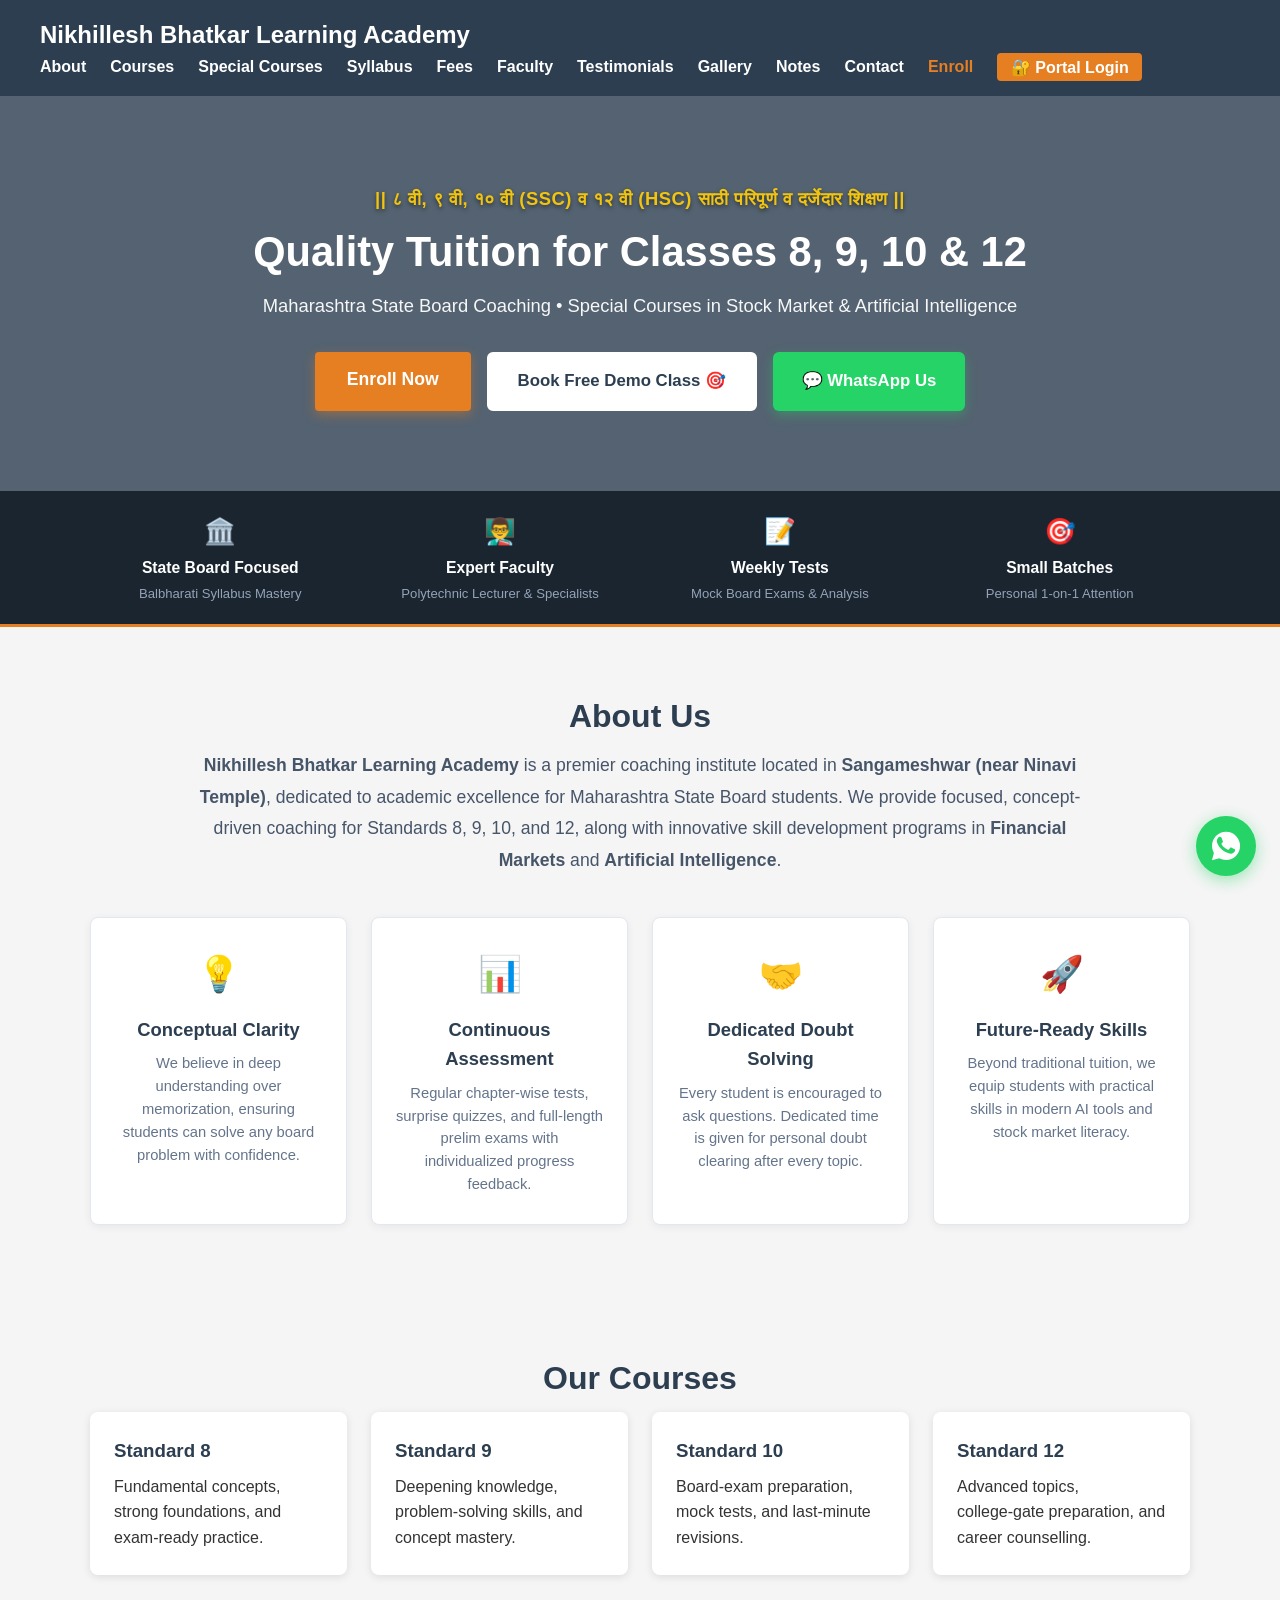
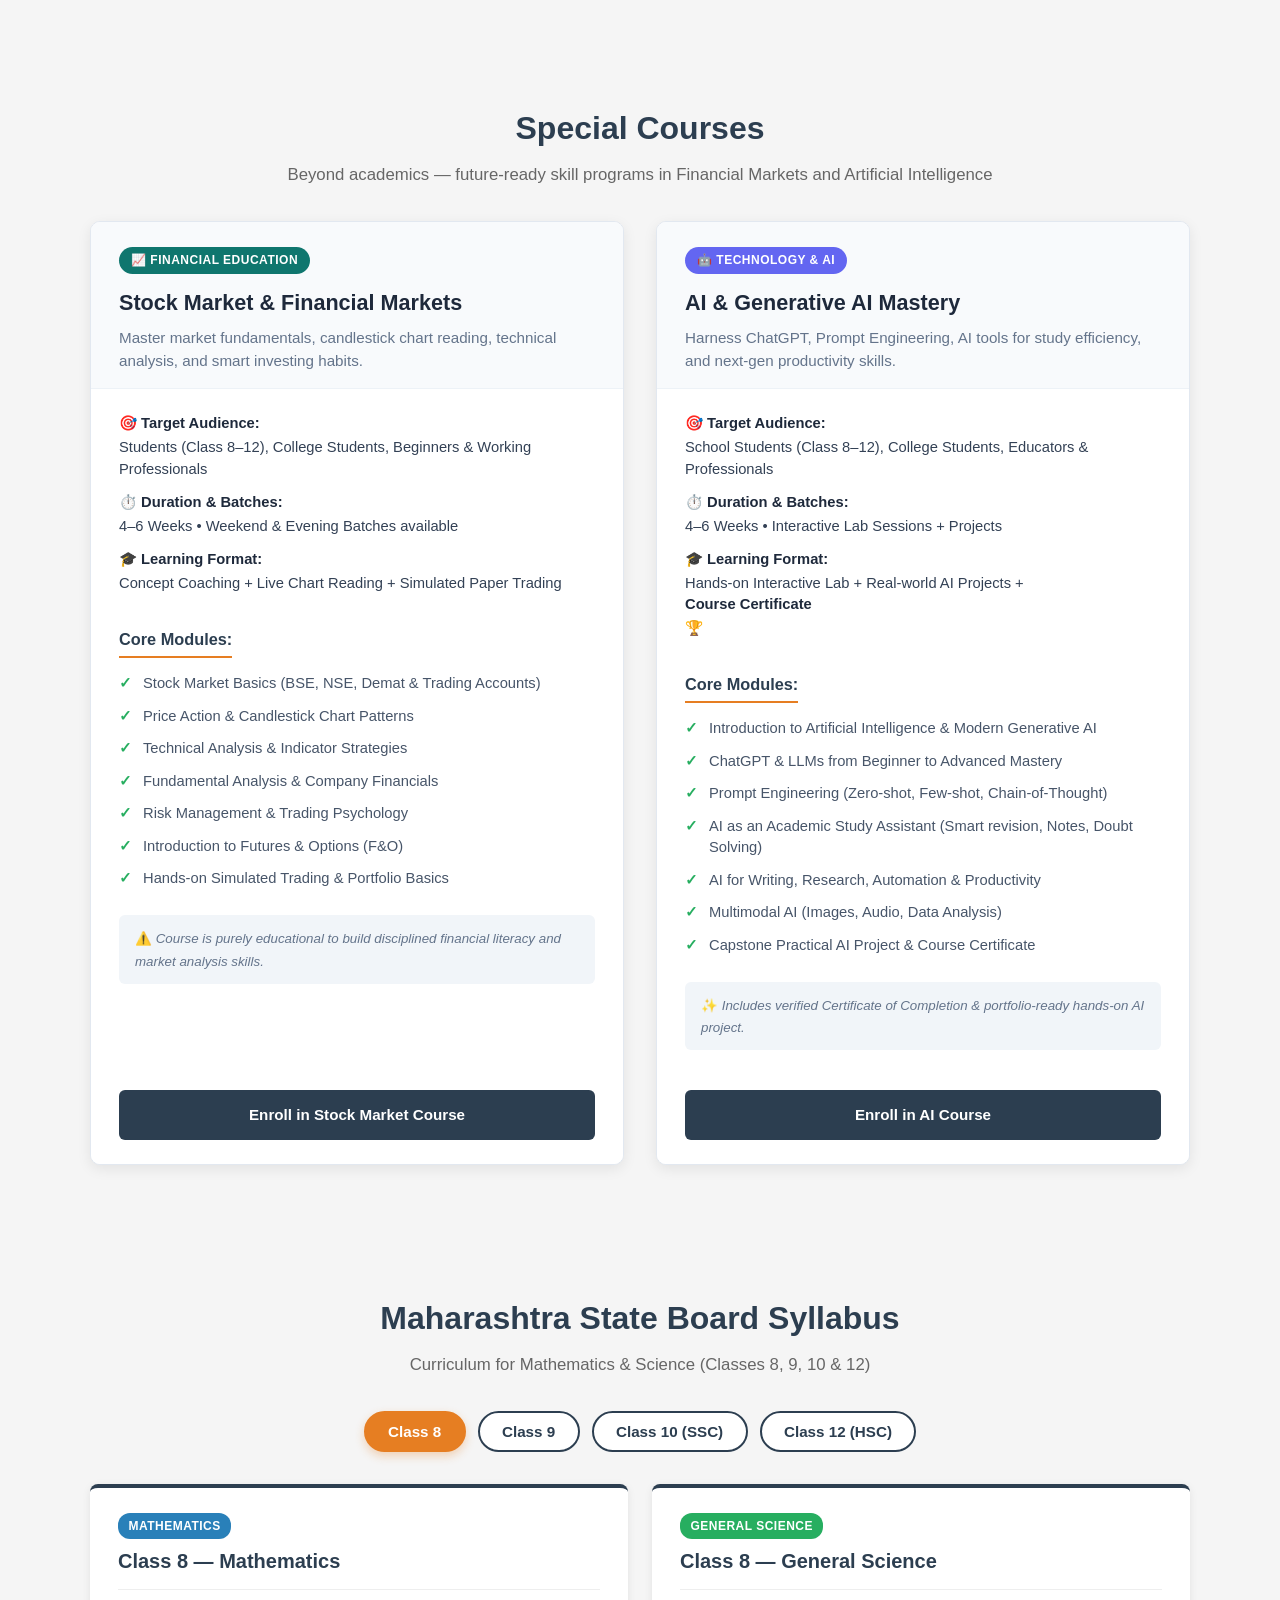
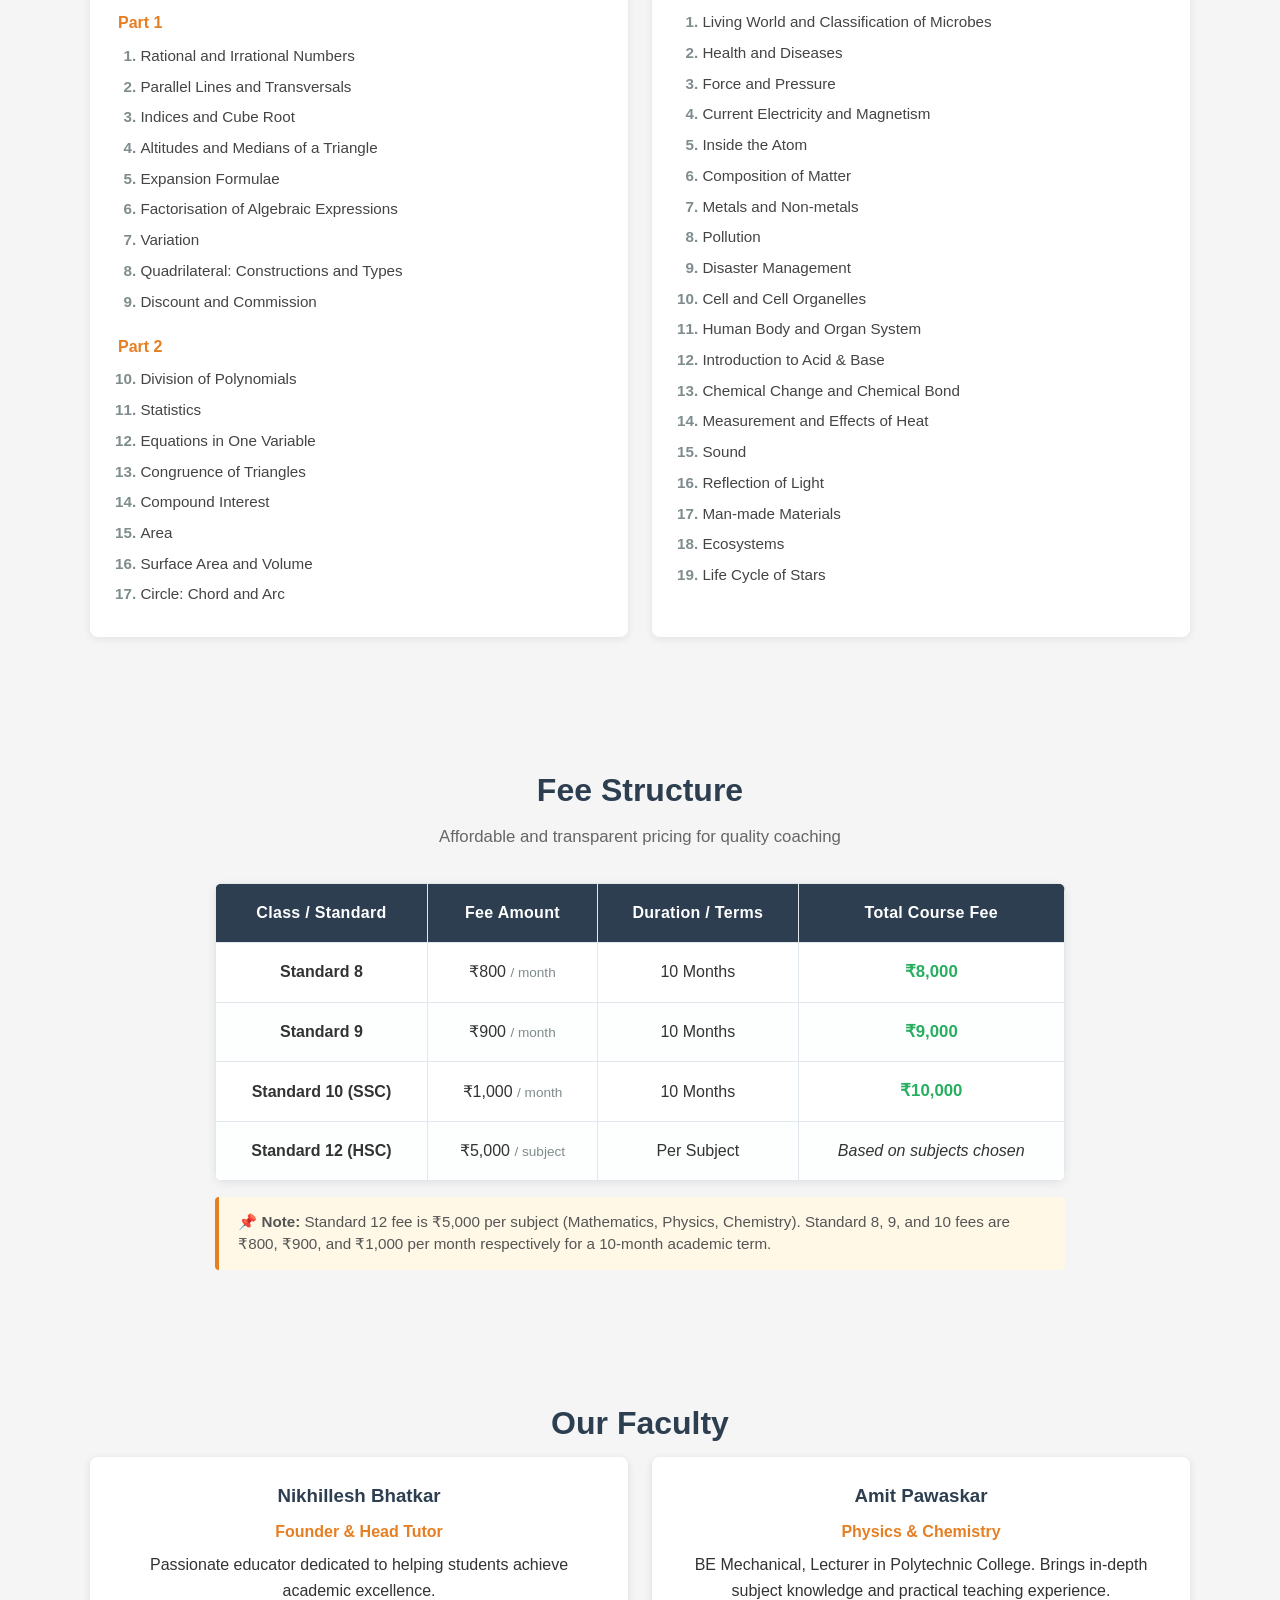
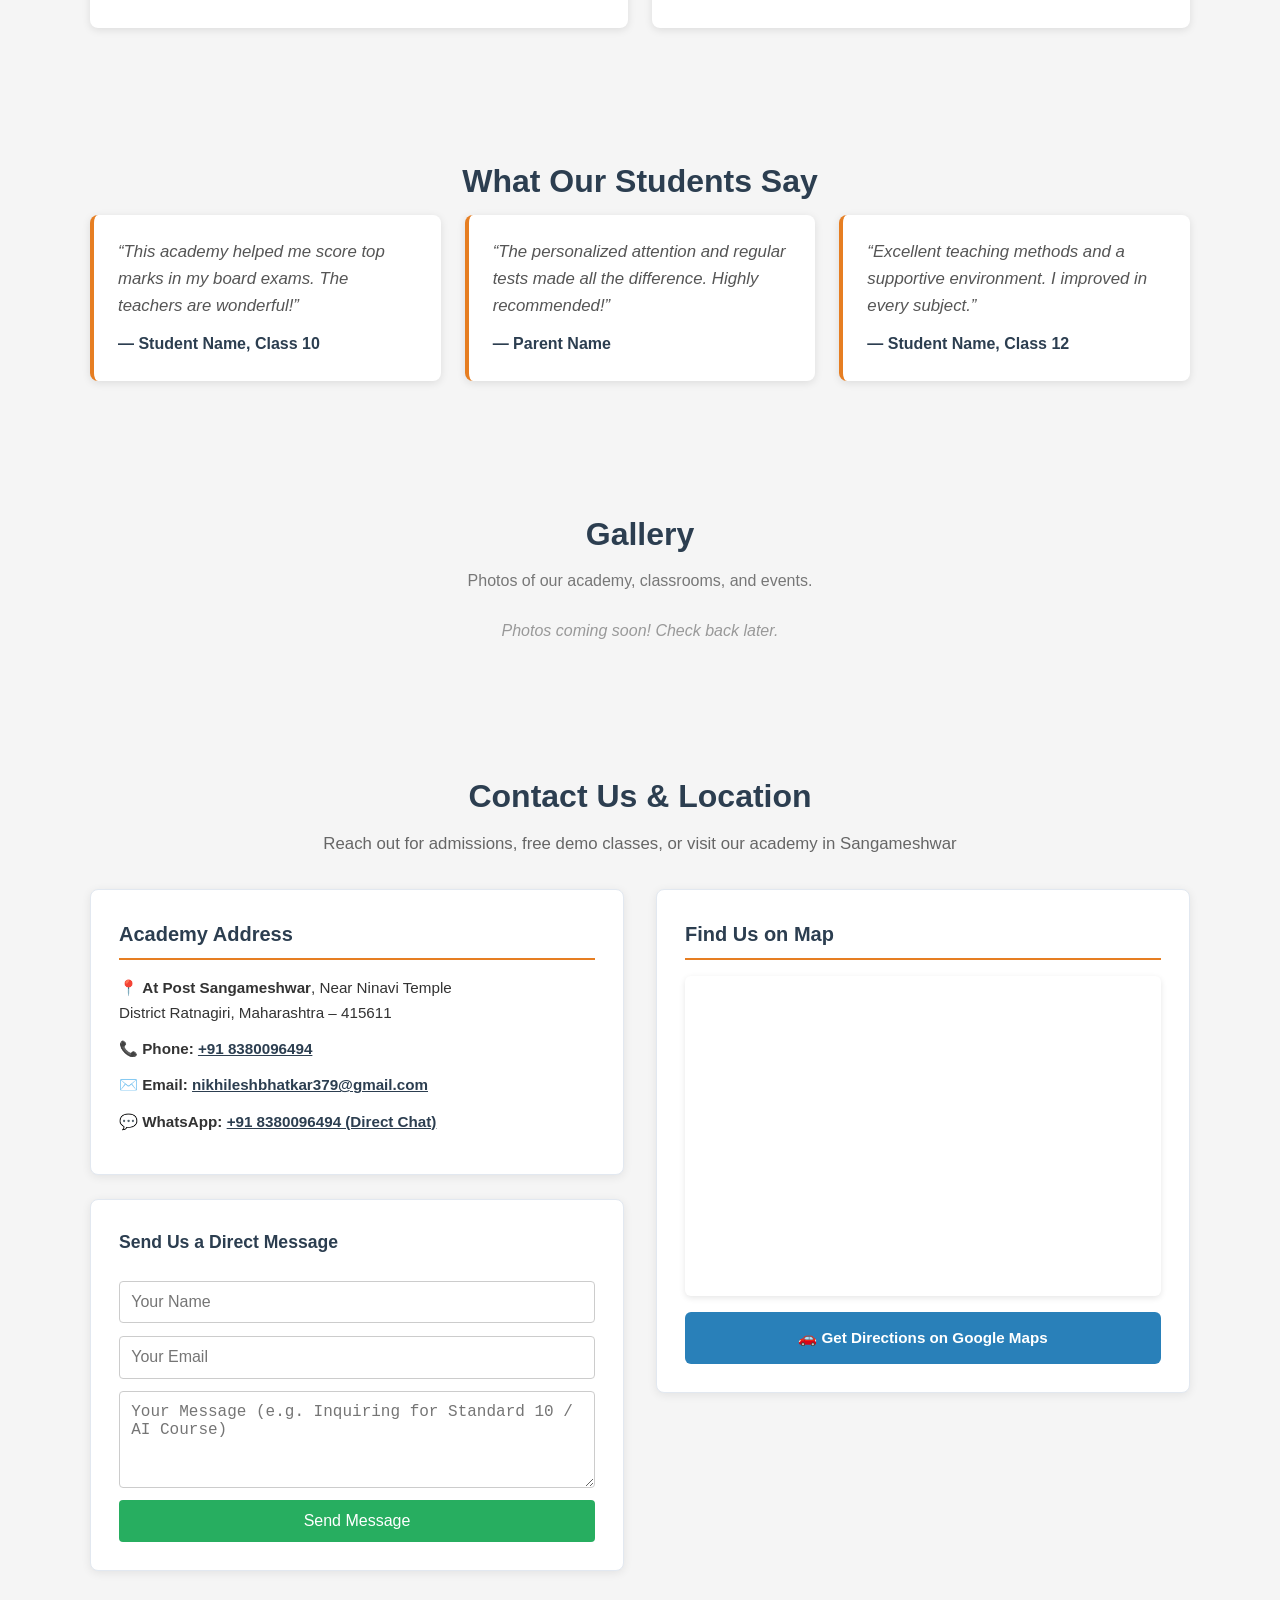
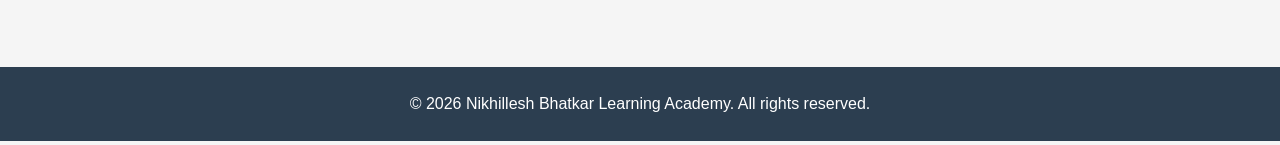
==== commit fed7dc10: "Add Study Notes repository, Student and Admin login portals, and comprehensive Admin Dashboard - Bui" ====
--- a/index.html
+++ b/index.html
@@ -45,8 +45,10 @@
           <li><a href="#faculty">Faculty</a></li>
           <li><a href="#testimonials">Testimonials</a></li>
           <li><a href="#gallery">Gallery</a></li>
+          <li><a href="notes.html">Notes</a></li>
           <li><a href="#contact">Contact</a></li>
           <li><a href="enroll.html" class="nav-enroll">Enroll</a></li>
+          <li><a href="login.html" class="nav-portal-btn">🔐 Portal Login</a></li>
         </ul>
       </nav>
     </div>
@@ -703,9 +705,11 @@
             <p>💬 <strong>WhatsApp:</strong> <a href="https://wa.me/918380096494?text=Hello%20Nikhillesh%20Sir%2C%20I%20would%20like%20to%20inquire%20about%20admissions." target="_blank" rel="noopener noreferrer">+91 8380096494 (Direct Chat)</a></p>
           </div>
 
-          <form id="contactForm" action="https://formspree.io/f/YOUR_FORMSPREE_ID" method="POST">
+          <form id="contactForm" action="https://formsubmit.co/ajax/nikhileshbhatkar379@gmail.com" method="POST">
             <h4>Send Us a Direct Message</h4>
-            <input type="hidden" name="_subject" value="New Inquiry — Nikhillesh Bhatkar Learning Academy">
+            <input type="hidden" name="_subject" value="New Direct Inquiry — Nikhillesh Bhatkar Learning Academy">
+            <input type="hidden" name="_template" value="table">
+            <input type="hidden" name="_captcha" value="false">
             <input type="text" name="name" placeholder="Your Name" required aria-label="Your Name">
             <input type="email" name="email" placeholder="Your Email" required aria-label="Your Email">
             <textarea name="message" rows="4" placeholder="Your Message (e.g. Inquiring for Standard 10 / AI Course)" required aria-label="Your Message"></textarea>
--- a/style.css
+++ b/style.css
@@ -1024,3 +1024,1150 @@
   .gallery-grid { grid-template-columns: 1fr 1fr; }
   .gallery-img { height: 150px; }
 }
+
+/* =========================================================
+   NOTES & STUDY MATERIALS PAGE STYLES
+   ========================================================= */
+.nav-portal-btn {
+  background: #e67e22 !important;
+  color: #fff !important;
+  padding: 0.35rem 0.85rem !important;
+  border-radius: 4px;
+  font-weight: 600 !important;
+  transition: background 0.2s ease, transform 0.2s ease;
+}
+.nav-portal-btn:hover {
+  background: #d35400 !important;
+  transform: translateY(-1px);
+}
+
+.notes-hero {
+  background: linear-gradient(135deg, #1e3c72 0%, #2a5298 100%);
+  color: #fff;
+  padding: 4rem 1.5rem 3rem;
+  text-align: center;
+}
+.notes-hero-content {
+  max-width: 850px;
+  margin: 0 auto;
+}
+.notes-badge {
+  display: inline-block;
+  background: rgba(255, 255, 255, 0.2);
+  backdrop-filter: blur(4px);
+  padding: 0.35rem 1rem;
+  border-radius: 20px;
+  font-size: 0.9rem;
+  font-weight: 600;
+  margin-bottom: 1rem;
+  letter-spacing: 0.5px;
+}
+.notes-hero h2 {
+  font-size: 2.2rem;
+  margin-bottom: 0.75rem;
+  color: #fff;
+}
+.notes-hero p {
+  font-size: 1.05rem;
+  color: #e2e8f0;
+  line-height: 1.6;
+  margin-bottom: 2rem;
+}
+.notes-search-box {
+  max-width: 650px;
+  margin: 0 auto;
+}
+.notes-search-box input {
+  width: 100%;
+  padding: 0.9rem 1.4rem;
+  font-size: 1.05rem;
+  border-radius: 30px;
+  border: none;
+  box-shadow: 0 4px 15px rgba(0,0,0,0.2);
+  outline: none;
+}
+
+.notes-container {
+  max-width: 1150px;
+  margin: 0 auto;
+}
+.notes-filter-bar {
+  background: #fff;
+  padding: 1.25rem 1.5rem;
+  border-radius: 8px;
+  box-shadow: 0 2px 8px rgba(0,0,0,0.06);
+  margin-bottom: 1.5rem;
+  border: 1px solid #e2e8f0;
+}
+.filter-group {
+  display: flex;
+  align-items: center;
+  flex-wrap: wrap;
+  gap: 0.75rem;
+}
+.filter-label {
+  font-weight: 600;
+  color: #2c3e50;
+  font-size: 0.95rem;
+}
+.filter-pills {
+  display: flex;
+  flex-wrap: wrap;
+  gap: 0.5rem;
+}
+.filter-pill {
+  background: #f1f5f9;
+  border: 1px solid #cbd5e1;
+  color: #334155;
+  padding: 0.45rem 1rem;
+  border-radius: 20px;
+  font-size: 0.9rem;
+  font-weight: 500;
+  cursor: pointer;
+  transition: all 0.2s ease;
+}
+.filter-pill:hover {
+  background: #e2e8f0;
+}
+.filter-pill.active {
+  background: #e67e22;
+  color: #fff;
+  border-color: #e67e22;
+}
+
+.notes-status-bar {
+  display: flex;
+  justify-content: space-between;
+  align-items: center;
+  flex-wrap: wrap;
+  gap: 0.75rem;
+  margin-bottom: 1.5rem;
+  font-size: 0.95rem;
+  color: #64748b;
+}
+.student-portal-link {
+  color: #2563eb;
+  font-weight: 600;
+  text-decoration: none;
+}
+.student-portal-link:hover {
+  text-decoration: underline;
+}
+
+.notes-grid {
+  display: grid;
+  grid-template-columns: repeat(auto-fit, minmax(320px, 1fr));
+  gap: 1.5rem;
+  margin-bottom: 3rem;
+}
+.note-card {
+  background: #fff;
+  border: 1px solid #e2e8f0;
+  border-radius: 10px;
+  padding: 1.5rem;
+  box-shadow: 0 2px 10px rgba(0,0,0,0.06);
+  display: flex;
+  flex-direction: column;
+  transition: transform 0.2s ease, box-shadow 0.2s ease;
+}
+.note-card:hover {
+  transform: translateY(-3px);
+  box-shadow: 0 6px 18px rgba(0,0,0,0.1);
+}
+.note-card-header {
+  display: flex;
+  justify-content: space-between;
+  align-items: center;
+  flex-wrap: wrap;
+  gap: 0.5rem;
+  margin-bottom: 0.75rem;
+}
+.note-standard-tag {
+  background: #e2e8f0;
+  color: #1e293b;
+  font-size: 0.75rem;
+  font-weight: 700;
+  padding: 0.25rem 0.6rem;
+  border-radius: 4px;
+}
+.note-subject-tag {
+  font-size: 0.75rem;
+  font-weight: 700;
+  padding: 0.25rem 0.6rem;
+  border-radius: 4px;
+}
+.note-title {
+  font-size: 1.15rem;
+  color: #1e293b;
+  margin-bottom: 0.5rem;
+  line-height: 1.4;
+}
+.note-chapter {
+  color: #e67e22;
+  font-size: 0.9rem;
+  margin-bottom: 0.6rem;
+}
+.note-desc {
+  font-size: 0.9rem;
+  color: #475569;
+  line-height: 1.5;
+  margin-bottom: 1rem;
+  flex-grow: 1;
+}
+.note-meta {
+  display: flex;
+  justify-content: space-between;
+  flex-wrap: wrap;
+  gap: 0.5rem;
+  background: #f8fafc;
+  padding: 0.6rem 0.8rem;
+  border-radius: 6px;
+  font-size: 0.8rem;
+  color: #64748b;
+  margin-bottom: 1.25rem;
+}
+.note-actions {
+  display: flex;
+  gap: 0.6rem;
+}
+.btn-download-note {
+  flex: 1;
+  background: #27ae60;
+  color: #fff;
+  border: none;
+  padding: 0.65rem 0.85rem;
+  border-radius: 6px;
+  font-size: 0.9rem;
+  font-weight: 600;
+  cursor: pointer;
+  transition: background 0.2s;
+}
+.btn-download-note:hover {
+  background: #1e8449;
+}
+.btn-preview-note {
+  background: #f1f5f9;
+  color: #334155;
+  border: 1px solid #cbd5e1;
+  padding: 0.65rem 0.85rem;
+  border-radius: 6px;
+  font-size: 0.9rem;
+  font-weight: 600;
+  cursor: pointer;
+  transition: all 0.2s;
+}
+.btn-preview-note:hover {
+  background: #e2e8f0;
+}
+
+.portal-cta-banner {
+  background: linear-gradient(135deg, #2c3e50 0%, #34495e 100%);
+  color: #fff;
+  border-radius: 12px;
+  padding: 2.5rem;
+  display: flex;
+  justify-content: space-between;
+  align-items: center;
+  flex-wrap: wrap;
+  gap: 1.5rem;
+  box-shadow: 0 4px 16px rgba(0,0,0,0.15);
+}
+.portal-cta-content {
+  flex: 1;
+  min-width: 300px;
+}
+.portal-cta-content h3 {
+  font-size: 1.4rem;
+  margin-bottom: 0.5rem;
+  color: #f1c40f;
+}
+.portal-cta-content p {
+  color: #ecf0f1;
+  font-size: 0.95rem;
+  line-height: 1.5;
+}
+.portal-cta-actions {
+  display: flex;
+  gap: 1rem;
+  flex-wrap: wrap;
+}
+.btn-portal-cta {
+  background: #e67e22;
+  color: #fff;
+  padding: 0.8rem 1.6rem;
+  border-radius: 6px;
+  font-weight: bold;
+  text-decoration: none;
+  transition: background 0.2s;
+}
+.btn-portal-cta:hover { background: #d35400; }
+.btn-enroll-cta {
+  background: transparent;
+  color: #fff;
+  border: 2px solid #fff;
+  padding: 0.8rem 1.6rem;
+  border-radius: 6px;
+  font-weight: bold;
+  text-decoration: none;
+  transition: all 0.2s;
+}
+.btn-enroll-cta:hover {
+  background: #fff;
+  color: #2c3e50;
+}
+
+.no-notes-box {
+  background: #fff;
+  border: 2px dashed #cbd5e1;
+  padding: 3rem 1.5rem;
+  text-align: center;
+  border-radius: 10px;
+  color: #64748b;
+  font-size: 1.1rem;
+  margin-bottom: 2rem;
+}
+
+/* =========================================================
+   LOGIN PAGE STYLES
+   ========================================================= */
+.login-page-body {
+  background: #f1f5f9;
+  min-height: 100vh;
+  display: flex;
+  flex-direction: column;
+}
+.login-main-wrapper {
+  flex: 1;
+  display: flex;
+  align-items: center;
+  justify-content: center;
+  padding: 3rem 1.5rem;
+}
+.login-card {
+  background: #fff;
+  width: 100%;
+  max-width: 480px;
+  border-radius: 12px;
+  box-shadow: 0 4px 20px rgba(0,0,0,0.08);
+  border: 1px solid #e2e8f0;
+  padding: 2.5rem;
+}
+.login-header {
+  text-align: center;
+  margin-bottom: 1.75rem;
+}
+.login-icon {
+  font-size: 2.5rem;
+  margin-bottom: 0.5rem;
+  display: block;
+}
+.login-header h2 {
+  font-size: 1.5rem;
+  color: #1e293b;
+  margin-bottom: 0.35rem;
+}
+.login-header p {
+  color: #64748b;
+  font-size: 0.9rem;
+}
+
+.login-role-tabs {
+  display: flex;
+  background: #f1f5f9;
+  border-radius: 8px;
+  padding: 0.3rem;
+  margin-bottom: 1.5rem;
+}
+.role-tab {
+  flex: 1;
+  padding: 0.7rem;
+  border: none;
+  background: transparent;
+  font-size: 0.95rem;
+  font-weight: 600;
+  color: #64748b;
+  border-radius: 6px;
+  cursor: pointer;
+  transition: all 0.2s ease;
+}
+.role-tab.active {
+  background: #fff;
+  color: #1e293b;
+  box-shadow: 0 2px 6px rgba(0,0,0,0.06);
+}
+
+.login-alert {
+  background: #fee2e2;
+  border: 1px solid #ef4444;
+  color: #b91c1c;
+  padding: 0.75rem 1rem;
+  border-radius: 6px;
+  font-size: 0.9rem;
+  margin-bottom: 1.25rem;
+}
+
+.form-group {
+  margin-bottom: 1.25rem;
+}
+.form-group label {
+  display: block;
+  font-size: 0.9rem;
+  font-weight: 600;
+  color: #334155;
+  margin-bottom: 0.4rem;
+}
+.form-group input, .form-group select, .form-group textarea {
+  width: 100%;
+  padding: 0.75rem 0.9rem;
+  border: 1px solid #cbd5e1;
+  border-radius: 6px;
+  font-size: 0.95rem;
+  outline: none;
+  transition: border-color 0.2s, box-shadow 0.2s;
+}
+.form-group input:focus, .form-group select:focus, .form-group textarea:focus {
+  border-color: #2563eb;
+  box-shadow: 0 0 0 3px rgba(37,99,235,0.12);
+}
+
+.btn-login-submit {
+  width: 100%;
+  background: #2563eb;
+  color: #fff;
+  border: none;
+  padding: 0.85rem;
+  border-radius: 6px;
+  font-size: 1rem;
+  font-weight: 600;
+  cursor: pointer;
+  transition: background 0.2s;
+  margin-top: 0.5rem;
+}
+.btn-login-submit:hover {
+  background: #1d4ed8;
+}
+.btn-admin-submit {
+  background: #e67e22;
+}
+.btn-admin-submit:hover {
+  background: #d35400;
+}
+
+.demo-credentials-box {
+  margin-top: 1.75rem;
+  background: #f8fafc;
+  border: 1px dashed #cbd5e1;
+  border-radius: 8px;
+  padding: 1rem;
+  text-align: center;
+}
+.demo-credentials-box h4 {
+  font-size: 0.85rem;
+  color: #475569;
+  margin-bottom: 0.6rem;
+}
+.demo-btn-group {
+  display: flex;
+  flex-direction: column;
+  gap: 0.5rem;
+}
+.btn-demo-fill {
+  background: #fff;
+  border: 1px solid #e2e8f0;
+  color: #334155;
+  padding: 0.45rem 0.75rem;
+  border-radius: 6px;
+  font-size: 0.8rem;
+  font-weight: 600;
+  cursor: pointer;
+  transition: all 0.2s;
+}
+.btn-demo-fill:hover {
+  background: #edf2f7;
+  border-color: #cbd5e1;
+}
+
+.login-footer-links {
+  margin-top: 1.5rem;
+  text-align: center;
+  font-size: 0.85rem;
+  color: #64748b;
+  display: flex;
+  flex-direction: column;
+  gap: 0.5rem;
+}
+.login-footer-links a {
+  color: #2563eb;
+  text-decoration: none;
+  font-weight: 500;
+}
+.login-footer-links a:hover {
+  text-decoration: underline;
+}
+
+/* =========================================================
+   DASHBOARD COMMON (ADMIN & STUDENT)
+   ========================================================= */
+.dashboard-body {
+  background: #f8fafc;
+  min-height: 100vh;
+  display: flex;
+  flex-direction: column;
+}
+
+.admin-topbar {
+  background: #1e293b;
+  color: #fff;
+  padding: 0.75rem 1.5rem;
+  display: flex;
+  justify-content: space-between;
+  align-items: center;
+  position: sticky;
+  top: 0;
+  z-index: 1000;
+  box-shadow: 0 2px 8px rgba(0,0,0,0.15);
+}
+.admin-topbar-left {
+  display: flex;
+  align-items: center;
+  gap: 1rem;
+}
+.admin-topbar-left h2 {
+  font-size: 1.15rem;
+  font-weight: 600;
+  margin: 0;
+  color: #fff;
+}
+.sidebar-toggle-btn {
+  display: none;
+  background: none;
+  border: none;
+  color: #fff;
+  font-size: 1.5rem;
+  cursor: pointer;
+}
+.admin-topbar-right {
+  display: flex;
+  align-items: center;
+  gap: 1rem;
+}
+.admin-user-badge {
+  font-size: 0.9rem;
+  color: #cbd5e1;
+}
+.btn-topbar-link {
+  background: rgba(255,255,255,0.1);
+  color: #fff;
+  padding: 0.4rem 0.8rem;
+  border-radius: 4px;
+  font-size: 0.85rem;
+  text-decoration: none;
+  font-weight: 500;
+  transition: background 0.2s;
+}
+.btn-topbar-link:hover {
+  background: rgba(255,255,255,0.2);
+}
+.btn-logout {
+  background: #ef4444;
+  color: #fff;
+  border: none;
+  padding: 0.4rem 0.85rem;
+  border-radius: 4px;
+  font-size: 0.85rem;
+  font-weight: 600;
+  cursor: pointer;
+  transition: background 0.2s;
+}
+.btn-logout:hover {
+  background: #dc2626;
+}
+
+.admin-layout {
+  display: flex;
+  flex: 1;
+}
+
+/* Sidebar */
+.admin-sidebar {
+  width: 250px;
+  background: #0f172a;
+  color: #fff;
+  display: flex;
+  flex-direction: column;
+  justify-content: space-between;
+  padding: 1.5rem 0;
+  flex-shrink: 0;
+}
+.sidebar-nav ul {
+  list-style: none;
+  padding: 0;
+  margin: 0;
+}
+.sidebar-nav .nav-item {
+  width: 100%;
+  text-align: left;
+  background: transparent;
+  border: none;
+  color: #94a3b8;
+  padding: 0.85rem 1.5rem;
+  font-size: 0.95rem;
+  font-weight: 500;
+  cursor: pointer;
+  transition: all 0.2s ease;
+  display: block;
+}
+.sidebar-nav .nav-item:hover {
+  background: rgba(255,255,255,0.05);
+  color: #fff;
+}
+.sidebar-nav .nav-item.active {
+  background: #e67e22;
+  color: #fff;
+  font-weight: 600;
+  border-left: 4px solid #fff;
+}
+.sidebar-footer {
+  padding: 1rem 1.5rem;
+  border-top: 1px solid rgba(255,255,255,0.1);
+  color: #64748b;
+  font-size: 0.8rem;
+}
+.sidebar-footer p { margin: 0; }
+
+/* Admin Main */
+.admin-main {
+  flex: 1;
+  padding: 2rem;
+  overflow-y: auto;
+}
+.admin-tab-content {
+  display: none;
+}
+.admin-tab-content.active {
+  display: block;
+  animation: fadeIn 0.25s ease;
+}
+
+.section-title-row {
+  display: flex;
+  justify-content: space-between;
+  align-items: center;
+  flex-wrap: wrap;
+  gap: 1rem;
+  margin-bottom: 1.75rem;
+  padding-bottom: 1rem;
+  border-bottom: 1px solid #e2e8f0;
+}
+.section-title-row h2 {
+  font-size: 1.4rem;
+  color: #1e293b;
+  margin: 0;
+}
+.quick-actions, .action-btn-group {
+  display: flex;
+  gap: 0.75rem;
+  flex-wrap: wrap;
+}
+
+/* Metric Cards */
+.metric-grid {
+  display: grid;
+  grid-template-columns: repeat(auto-fit, minmax(220px, 1fr));
+  gap: 1.25rem;
+  margin-bottom: 2rem;
+}
+.metric-card {
+  background: #fff;
+  border: 1px solid #e2e8f0;
+  border-radius: 10px;
+  padding: 1.5rem;
+  display: flex;
+  align-items: center;
+  gap: 1.25rem;
+  box-shadow: 0 2px 8px rgba(0,0,0,0.04);
+}
+.metric-icon {
+  font-size: 2.2rem;
+  background: #f1f5f9;
+  width: 55px;
+  height: 55px;
+  border-radius: 10px;
+  display: flex;
+  align-items: center;
+  justify-content: center;
+}
+.metric-info {
+  display: flex;
+  flex-direction: column;
+}
+.metric-label {
+  font-size: 0.85rem;
+  color: #64748b;
+  font-weight: 500;
+  margin-bottom: 0.25rem;
+}
+.metric-info h3 {
+  font-size: 1.6rem;
+  color: #1e293b;
+  margin: 0;
+}
+
+/* Split Grid */
+.dashboard-split-grid {
+  display: grid;
+  grid-template-columns: 1fr 1fr;
+  gap: 1.5rem;
+}
+.dash-card {
+  background: #fff;
+  border: 1px solid #e2e8f0;
+  border-radius: 10px;
+  padding: 1.5rem;
+  box-shadow: 0 2px 8px rgba(0,0,0,0.04);
+}
+.dash-card h3 {
+  font-size: 1.15rem;
+  color: #1e293b;
+  margin-bottom: 1rem;
+}
+.dash-card-header {
+  display: flex;
+  justify-content: space-between;
+  align-items: center;
+  margin-bottom: 1rem;
+}
+.dash-card-header h3 { margin: 0; }
+.btn-link {
+  background: none;
+  border: none;
+  color: #2563eb;
+  font-weight: 600;
+  font-size: 0.85rem;
+  cursor: pointer;
+}
+.btn-link:hover { text-decoration: underline; }
+
+/* Tables */
+.table-responsive {
+  overflow-x: auto;
+}
+.data-table, .dash-table {
+  width: 100%;
+  border-collapse: collapse;
+  text-align: left;
+}
+.data-table th, .dash-table th {
+  background: #f8fafc;
+  color: #475569;
+  font-weight: 600;
+  font-size: 0.85rem;
+  padding: 0.75rem 1rem;
+  border-bottom: 1px solid #e2e8f0;
+}
+.data-table td, .dash-table td {
+  padding: 0.85rem 1rem;
+  border-bottom: 1px solid #f1f5f9;
+  font-size: 0.9rem;
+  color: #334155;
+}
+.data-table tr:hover, .dash-table tr:hover {
+  background: #f8fafc;
+}
+
+.table-filter-bar {
+  display: flex;
+  gap: 1rem;
+  margin-bottom: 1.25rem;
+  flex-wrap: wrap;
+}
+.table-filter-bar input {
+  flex: 1;
+  min-width: 240px;
+  padding: 0.65rem 1rem;
+  border: 1px solid #cbd5e1;
+  border-radius: 6px;
+  font-size: 0.9rem;
+}
+.table-filter-bar select {
+  padding: 0.65rem 1rem;
+  border: 1px solid #cbd5e1;
+  border-radius: 6px;
+  font-size: 0.9rem;
+  background: #fff;
+}
+
+/* Badges */
+.badge {
+  display: inline-block;
+  font-size: 0.75rem;
+  font-weight: 600;
+  padding: 0.25rem 0.6rem;
+  border-radius: 20px;
+}
+.badge-standard {
+  background: #e0f2fe;
+  color: #0369a1;
+}
+.badge-id {
+  background: #f1f5f9;
+  color: #475569;
+}
+.badge-demo {
+  background: #fef3c7;
+  color: #b45309;
+}
+.badge-regular {
+  background: #e0e7ff;
+  color: #4338ca;
+}
+.badge-category {
+  background: #fce7f3;
+  color: #be185d;
+}
+.badge-status-new {
+  background: #fee2e2;
+  color: #b91c1c;
+}
+.badge-status-contacted {
+  background: #fef3c7;
+  color: #b45309;
+}
+.badge-status-admitted {
+  background: #dcfce7;
+  color: #15803d;
+}
+
+.btn-toggle-fee {
+  border: none;
+  padding: 0.35rem 0.75rem;
+  border-radius: 20px;
+  font-size: 0.8rem;
+  font-weight: 600;
+  cursor: pointer;
+  transition: opacity 0.2s;
+}
+.fee-paid {
+  background: #dcfce7 !important;
+  color: #15803d !important;
+}
+.fee-pending {
+  background: #fee2e2 !important;
+  color: #b91c1c !important;
+}
+
+.action-buttons {
+  display: flex;
+  gap: 0.4rem;
+  align-items: center;
+}
+.btn-sm {
+  padding: 0.35rem 0.65rem;
+  font-size: 0.8rem;
+  border-radius: 4px;
+  border: 1px solid #cbd5e1;
+  background: #fff;
+  cursor: pointer;
+  transition: all 0.2s;
+  text-decoration: none;
+}
+.btn-sm:hover {
+  background: #f1f5f9;
+}
+.btn-wa {
+  background: #25D366;
+  color: #fff;
+  border-color: #25D366;
+  font-weight: 600;
+}
+.btn-wa:hover {
+  background: #1eb956;
+}
+
+.overview-notice-item, .manager-notice-card, .student-notice-card {
+  background: #f8fafc;
+  border-left: 4px solid #e67e22;
+  border-radius: 6px;
+  padding: 1rem;
+  margin-bottom: 1rem;
+}
+.notice-meta-row {
+  display: flex;
+  justify-content: space-between;
+  align-items: center;
+  margin-bottom: 0.4rem;
+  font-size: 0.8rem;
+  color: #64748b;
+}
+.overview-notice-item h4, .manager-notice-card h4, .student-notice-card h4 {
+  margin: 0.25rem 0 0.4rem;
+  color: #1e293b;
+  font-size: 1rem;
+}
+.overview-notice-item p, .manager-notice-card p, .student-notice-card p {
+  margin: 0;
+  font-size: 0.88rem;
+  color: #475569;
+  line-height: 1.5;
+}
+
+/* Modals */
+.modal-overlay {
+  position: fixed;
+  top: 0;
+  left: 0;
+  right: 0;
+  bottom: 0;
+  background: rgba(0,0,0,0.5);
+  backdrop-filter: blur(2px);
+  z-index: 2000;
+  display: flex;
+  align-items: center;
+  justify-content: center;
+  padding: 1.5rem;
+}
+.modal-card {
+  background: #fff;
+  width: 100%;
+  max-width: 550px;
+  border-radius: 10px;
+  box-shadow: 0 10px 30px rgba(0,0,0,0.2);
+  padding: 2rem;
+  max-height: 90vh;
+  overflow-y: auto;
+}
+.modal-header {
+  display: flex;
+  justify-content: space-between;
+  align-items: center;
+  margin-bottom: 1.5rem;
+  padding-bottom: 0.75rem;
+  border-bottom: 1px solid #e2e8f0;
+}
+.modal-header h3 { margin: 0; font-size: 1.25rem; color: #1e293b; }
+.modal-close {
+  background: none;
+  border: none;
+  font-size: 1.5rem;
+  color: #64748b;
+  cursor: pointer;
+}
+.modal-actions {
+  display: flex;
+  justify-content: flex-end;
+  gap: 0.75rem;
+  margin-top: 1.5rem;
+}
+
+.btn-primary {
+  background: #e67e22;
+  color: #fff;
+  border: none;
+  padding: 0.65rem 1.25rem;
+  border-radius: 6px;
+  font-weight: 600;
+  font-size: 0.9rem;
+  cursor: pointer;
+  transition: background 0.2s;
+}
+.btn-primary:hover { background: #d35400; }
+.btn-secondary {
+  background: #f1f5f9;
+  color: #334155;
+  border: 1px solid #cbd5e1;
+  padding: 0.65rem 1.25rem;
+  border-radius: 6px;
+  font-weight: 600;
+  font-size: 0.9rem;
+  cursor: pointer;
+  transition: all 0.2s;
+}
+.btn-secondary:hover { background: #e2e8f0; }
+.btn-danger {
+  background: #ef4444;
+  color: #fff;
+  border: none;
+  padding: 0.65rem 1.25rem;
+  border-radius: 6px;
+  font-weight: 600;
+  font-size: 0.9rem;
+  cursor: pointer;
+  transition: background 0.2s;
+}
+.btn-danger:hover { background: #dc2626; }
+
+.backup-btn-stack {
+  display: flex;
+  flex-direction: column;
+  gap: 1rem;
+  margin-top: 1rem;
+}
+.restore-box {
+  background: #f8fafc;
+  border: 1px solid #e2e8f0;
+  padding: 1rem;
+  border-radius: 6px;
+}
+
+/* =========================================================
+   STUDENT PORTAL SPECIFIC STYLES
+   ========================================================= */
+.student-topbar {
+  background: #1e3a8a;
+}
+.student-main-container {
+  max-width: 1100px;
+  margin: 2rem auto;
+  padding: 0 1.5rem;
+  flex: 1;
+  width: 100%;
+}
+.student-profile-card {
+  background: #fff;
+  border: 1px solid #e2e8f0;
+  border-radius: 12px;
+  padding: 1.75rem 2rem;
+  margin-bottom: 2rem;
+  display: flex;
+  justify-content: space-between;
+  align-items: center;
+  flex-wrap: wrap;
+  gap: 1.5rem;
+  box-shadow: 0 2px 10px rgba(0,0,0,0.05);
+}
+.student-profile-details {
+  display: flex;
+  align-items: center;
+  gap: 1.25rem;
+}
+.student-avatar-circle {
+  width: 60px;
+  height: 60px;
+  background: #e0e7ff;
+  border-radius: 50%;
+  display: flex;
+  align-items: center;
+  justify-content: center;
+  font-size: 2rem;
+}
+.student-info-text h2 {
+  margin: 0 0 0.4rem;
+  font-size: 1.4rem;
+  color: #1e293b;
+}
+.student-meta-pills {
+  display: flex;
+  gap: 0.5rem;
+  flex-wrap: wrap;
+}
+.btn-doubt-wa {
+  background: #25D366;
+  color: #fff;
+  padding: 0.75rem 1.25rem;
+  border-radius: 30px;
+  font-weight: 600;
+  text-decoration: none;
+  display: inline-flex;
+  align-items: center;
+  gap: 0.5rem;
+  box-shadow: 0 2px 8px rgba(37,211,102,0.3);
+  transition: transform 0.2s, box-shadow 0.2s;
+}
+.btn-doubt-wa:hover {
+  transform: translateY(-2px);
+  box-shadow: 0 4px 12px rgba(37,211,102,0.5);
+}
+
+.student-tabs-wrapper {
+  background: #fff;
+  border: 1px solid #e2e8f0;
+  border-radius: 12px;
+  padding: 1.5rem 2rem;
+  box-shadow: 0 2px 10px rgba(0,0,0,0.05);
+  margin-bottom: 2rem;
+}
+.student-tab-controls {
+  display: flex;
+  gap: 0.5rem;
+  border-bottom: 2px solid #f1f5f9;
+  padding-bottom: 0.5rem;
+  margin-bottom: 1.5rem;
+  flex-wrap: wrap;
+}
+.student-tab-btn {
+  background: none;
+  border: none;
+  padding: 0.75rem 1.25rem;
+  font-size: 0.95rem;
+  font-weight: 600;
+  color: #64748b;
+  cursor: pointer;
+  border-radius: 6px;
+  transition: all 0.2s;
+}
+.student-tab-btn.active {
+  background: #eff6ff;
+  color: #1e3a8a;
+}
+.student-tab-panel {
+  display: none;
+}
+.student-tab-panel.active {
+  display: block;
+}
+.tab-header-flex {
+  display: flex;
+  justify-content: space-between;
+  align-items: center;
+  margin-bottom: 1.5rem;
+}
+.tab-header-flex h3 {
+  margin: 0;
+  font-size: 1.2rem;
+  color: #1e293b;
+}
+.notes-count-badge {
+  background: #f1f5f9;
+  color: #475569;
+  padding: 0.3rem 0.8rem;
+  border-radius: 20px;
+  font-size: 0.85rem;
+  font-weight: 600;
+}
+
+.timetable-table th {
+  background: #1e3a8a;
+  color: #fff;
+}
+
+/* Responsive Dashboards */
+@media (max-width: 900px) {
+  .dashboard-split-grid {
+    grid-template-columns: 1fr;
+  }
+}
+
+@media (max-width: 768px) {
+  .sidebar-toggle-btn {
+    display: block;
+  }
+  .admin-sidebar {
+    position: fixed;
+    top: 55px;
+    left: -260px;
+    bottom: 0;
+    z-index: 999;
+    transition: left 0.3s ease;
+    box-shadow: 4px 0 15px rgba(0,0,0,0.3);
+  }
+  .admin-sidebar.open {
+    left: 0;
+  }
+  .admin-main {
+    padding: 1.25rem;
+  }
+  .student-profile-card {
+    flex-direction: column;
+    align-items: flex-start;
+  }
+}
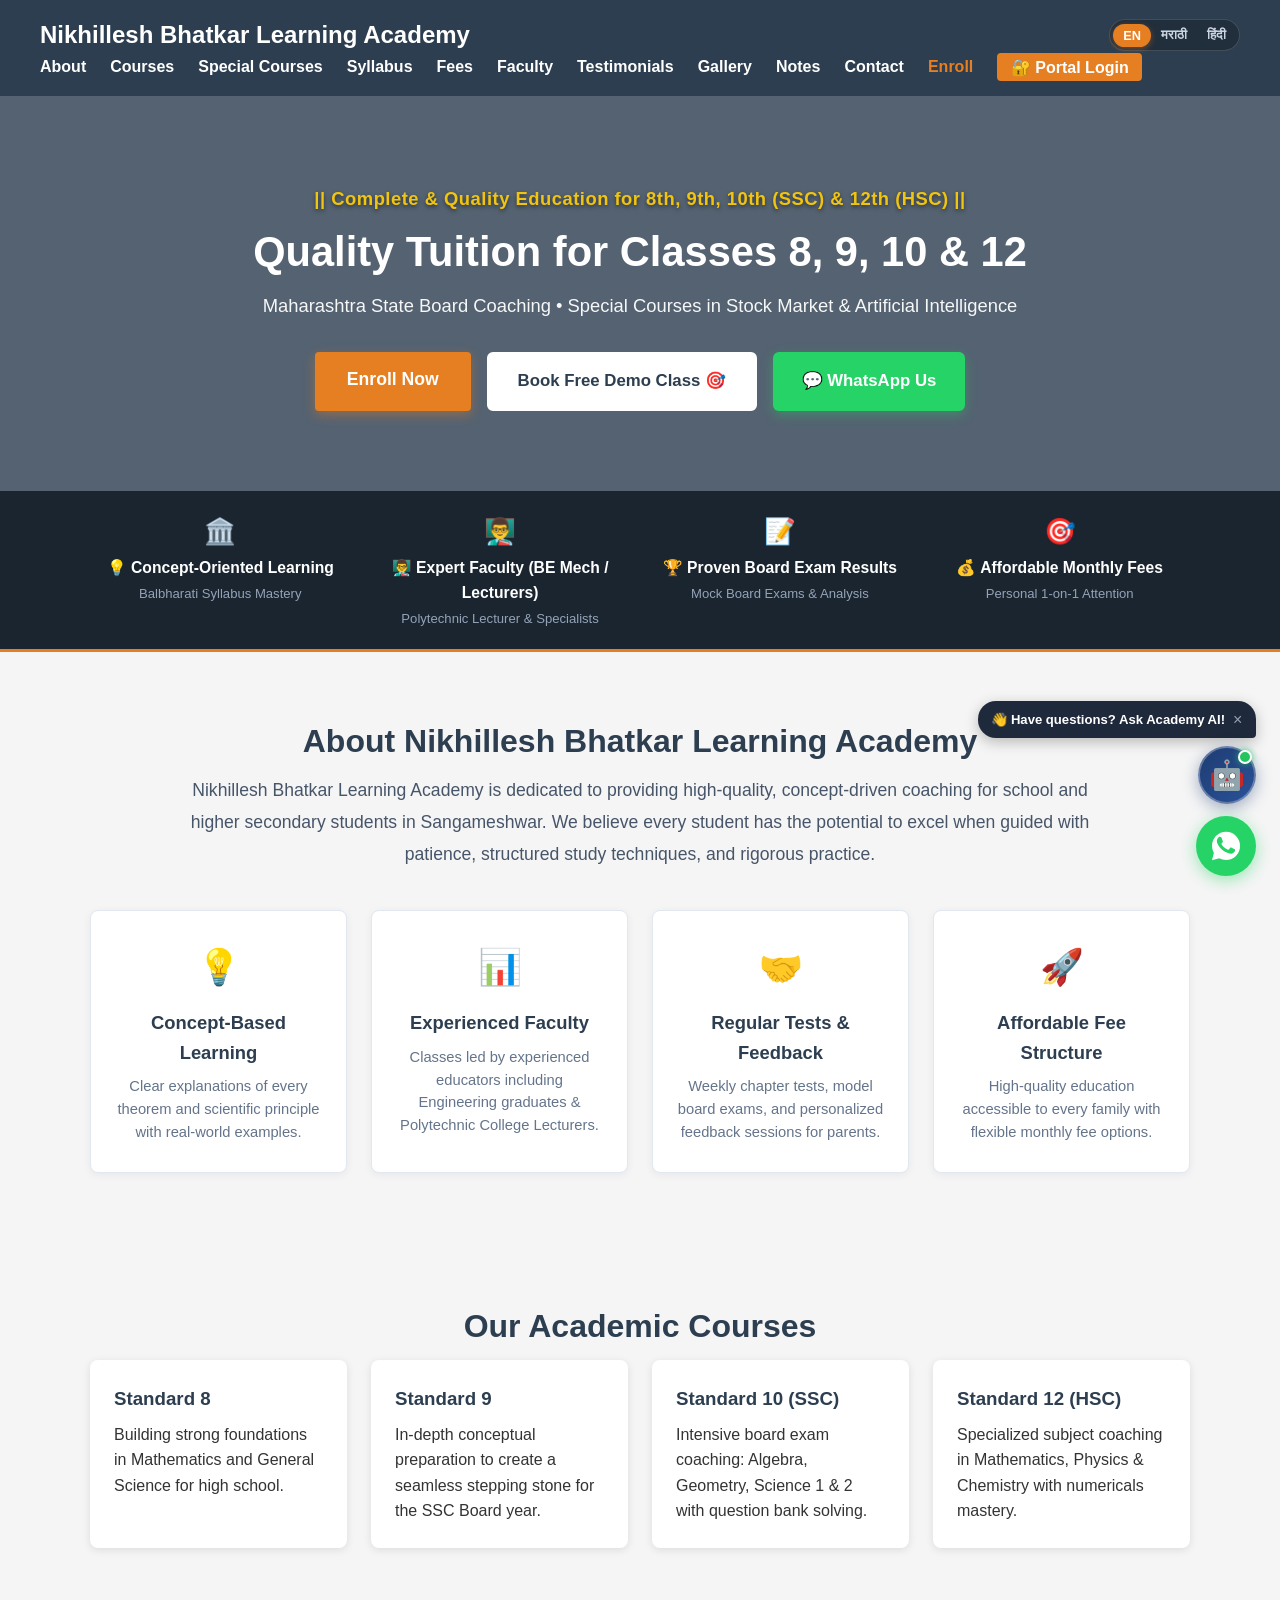
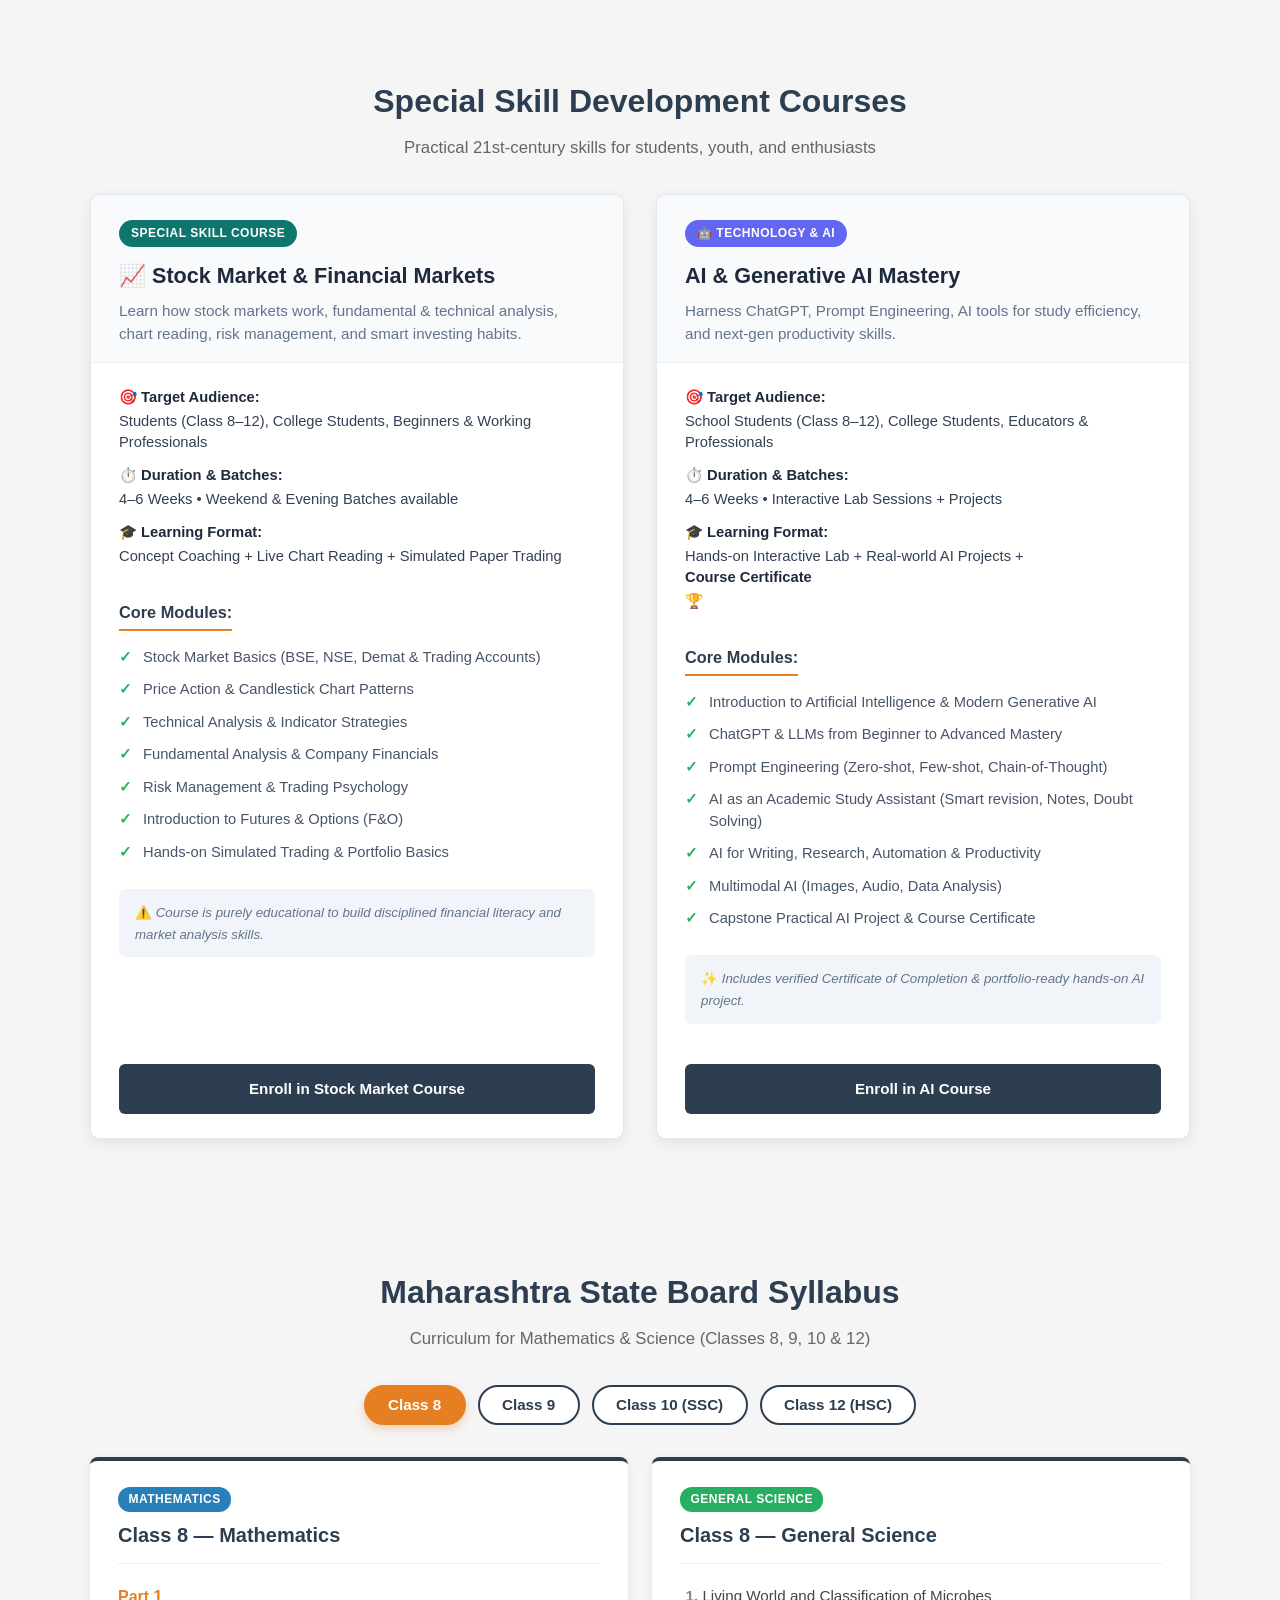
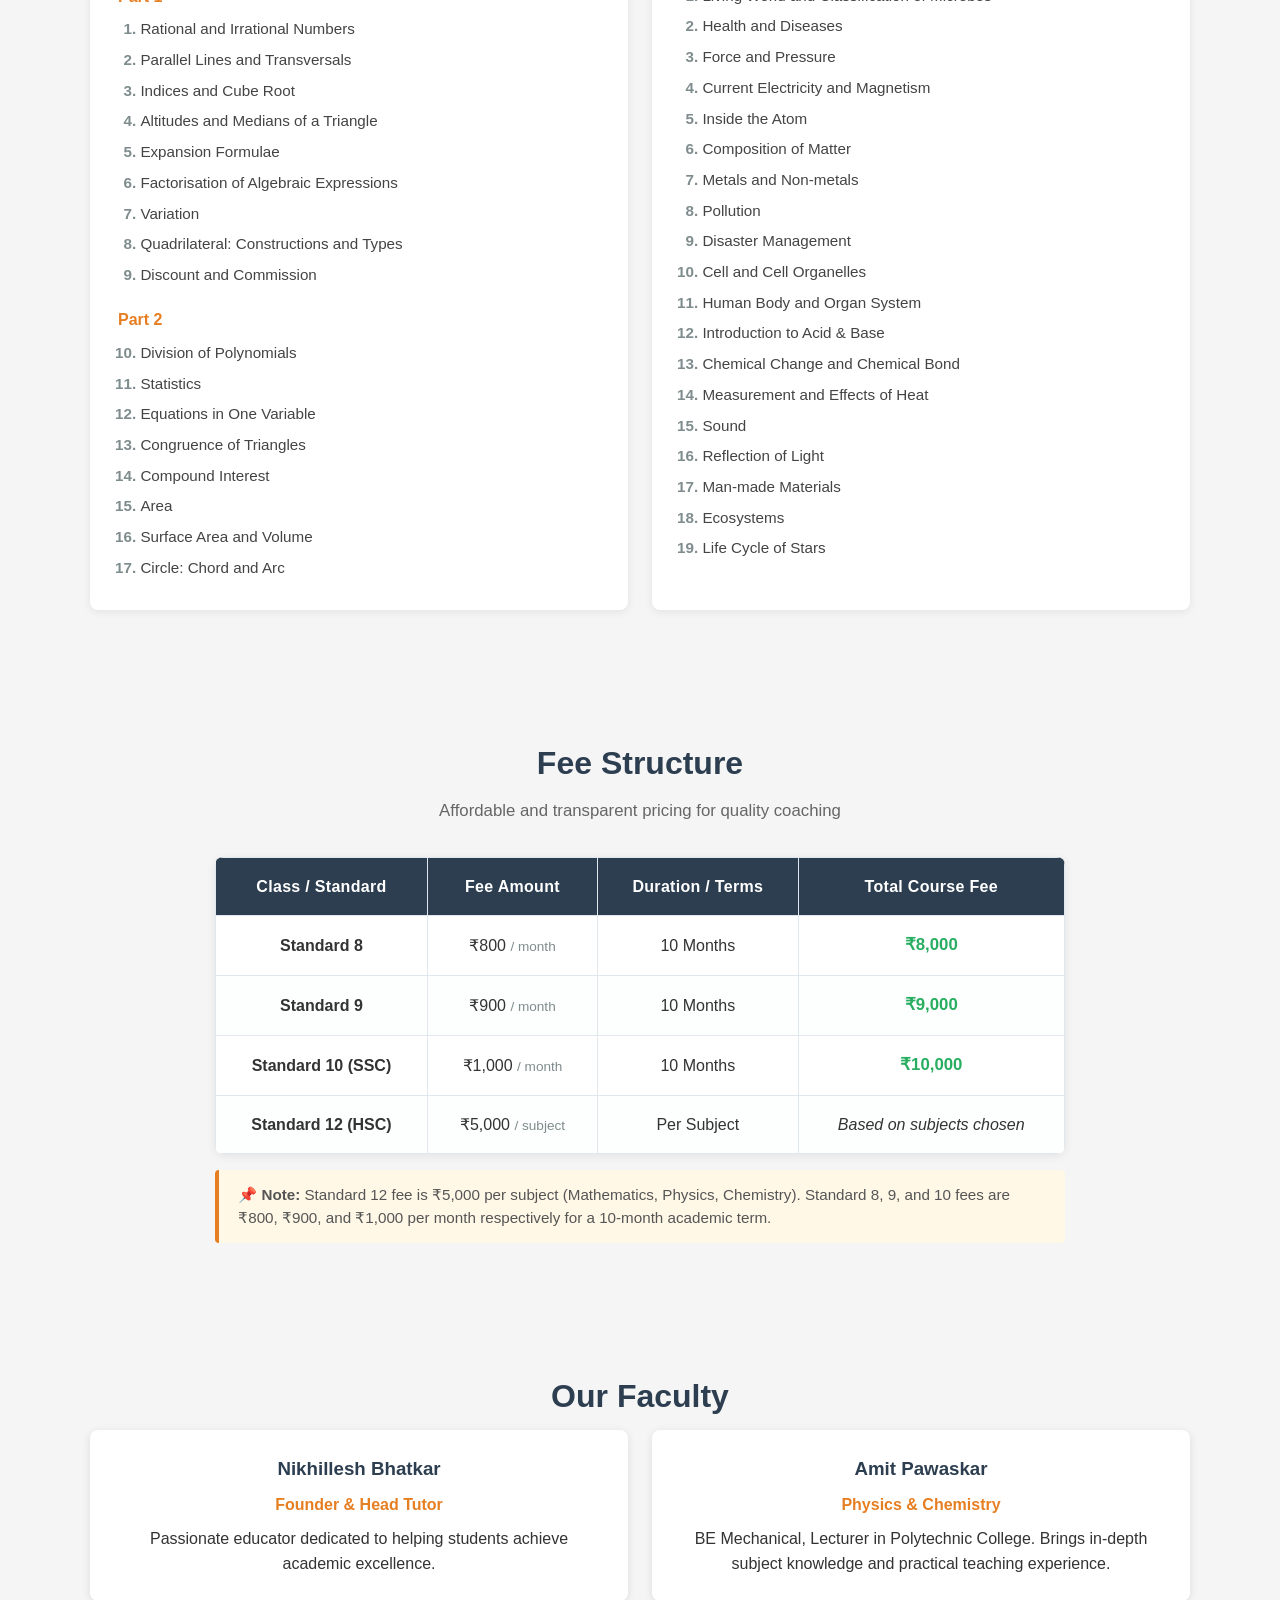
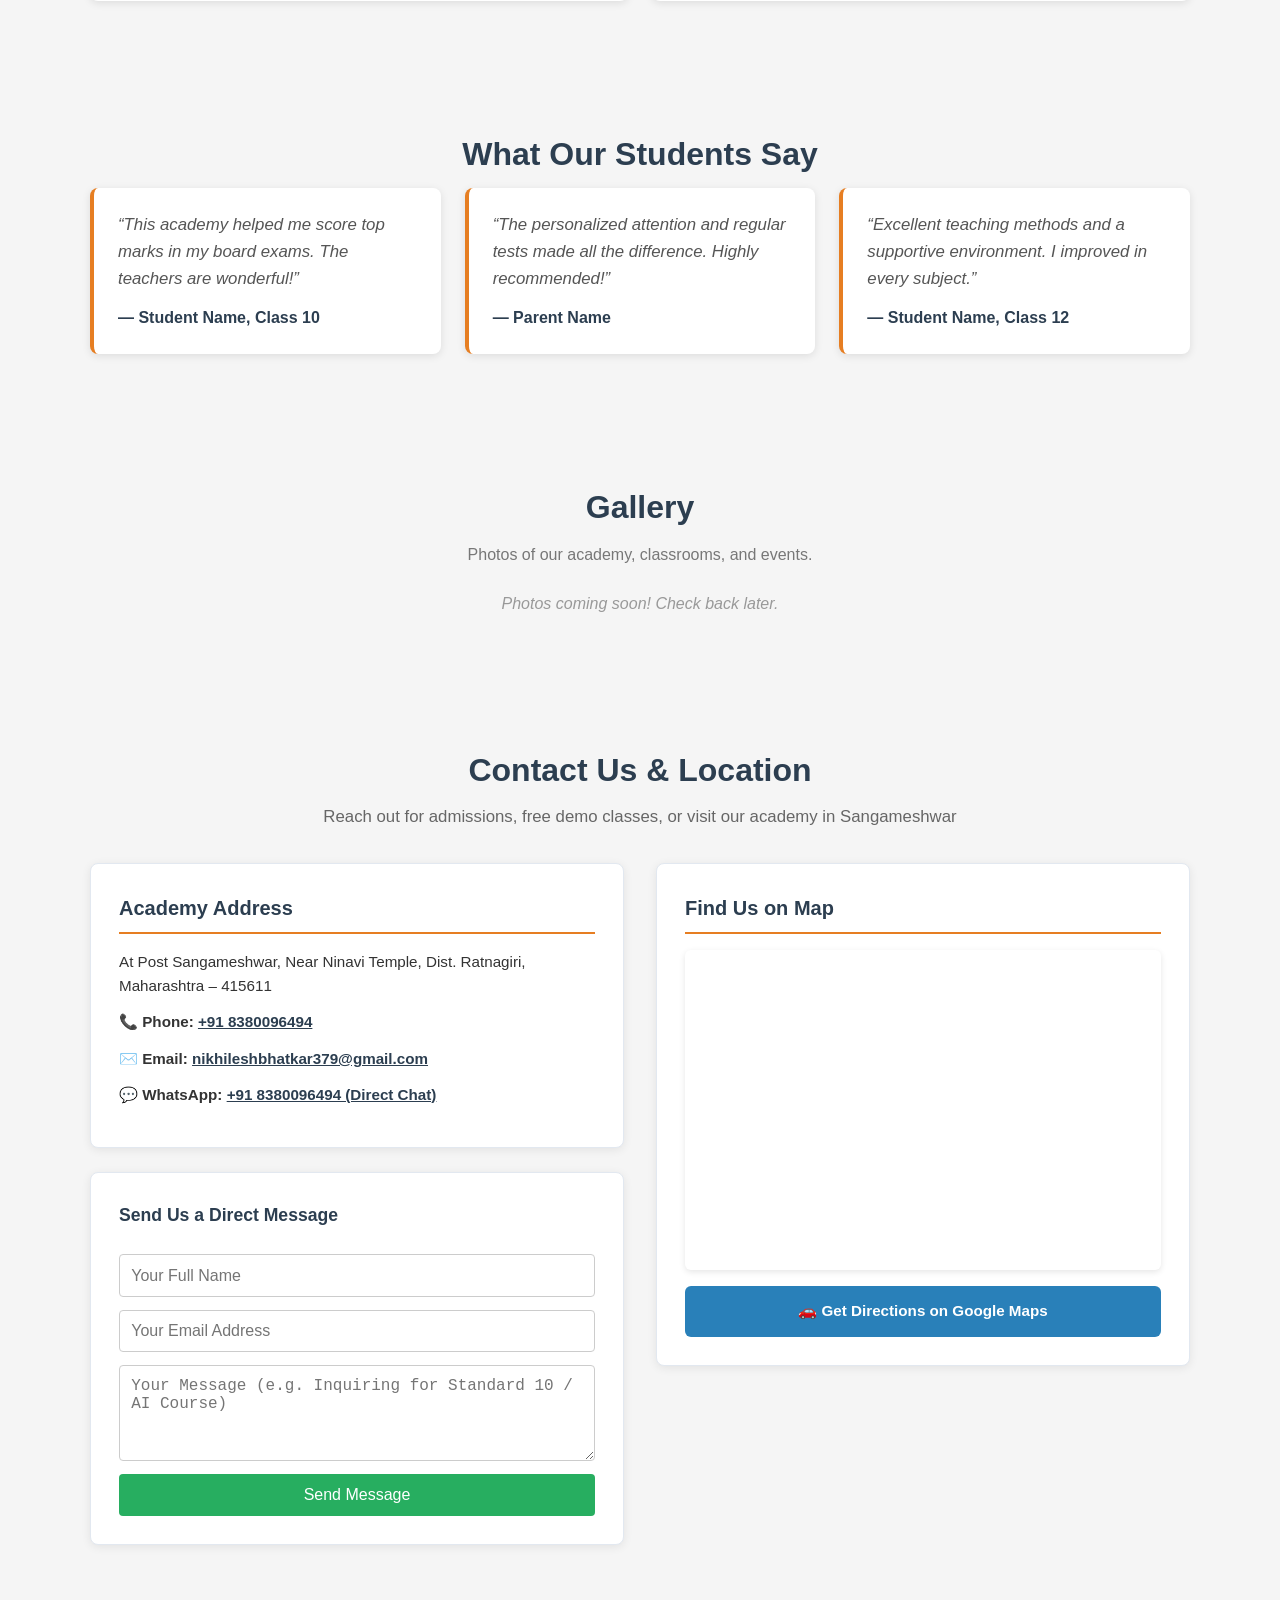
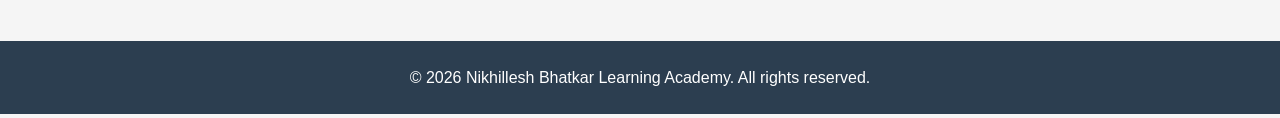
==== commit abdb0f4a: "feat: add Trilingual i18n support and Interactive Inquiry Chatbot with lead capture - Add comprehens" ====
--- a/index.html
+++ b/index.html
@@ -34,21 +34,29 @@
         <img src="logo.png" alt="Nikhillesh Bhatkar Learning Academy logo" class="logo-img" onerror="this.style.display='none'">
         <h1>Nikhillesh Bhatkar Learning Academy</h1>
       </div>
-      <button class="menu-toggle" aria-label="Toggle navigation menu" aria-expanded="false">&#9776;</button>
+      <div class="header-right-actions">
+        <!-- Multi-Language Switcher -->
+        <div class="lang-switcher">
+          <button class="lang-btn active" data-lang="en" title="English">EN</button>
+          <button class="lang-btn" data-lang="mr" title="मराठी">मराठी</button>
+          <button class="lang-btn" data-lang="hi" title="हिंदी">हिंदी</button>
+        </div>
+        <button class="menu-toggle" aria-label="Toggle navigation menu" aria-expanded="false">&#9776;</button>
+      </div>
       <nav role="navigation" aria-label="Main navigation">
         <ul>
-          <li><a href="#about">About</a></li>
-          <li><a href="#grades">Courses</a></li>
-          <li><a href="#special-courses">Special Courses</a></li>
-          <li><a href="#syllabus">Syllabus</a></li>
-          <li><a href="#fees">Fees</a></li>
-          <li><a href="#faculty">Faculty</a></li>
-          <li><a href="#testimonials">Testimonials</a></li>
-          <li><a href="#gallery">Gallery</a></li>
-          <li><a href="notes.html">Notes</a></li>
-          <li><a href="#contact">Contact</a></li>
-          <li><a href="enroll.html" class="nav-enroll">Enroll</a></li>
-          <li><a href="login.html" class="nav-portal-btn">🔐 Portal Login</a></li>
+          <li><a href="#about" data-i18n="nav_about">About</a></li>
+          <li><a href="#grades" data-i18n="nav_courses">Courses</a></li>
+          <li><a href="#special-courses" data-i18n="nav_special_courses">Special Courses</a></li>
+          <li><a href="#syllabus" data-i18n="nav_syllabus">Syllabus</a></li>
+          <li><a href="#fees" data-i18n="nav_fees">Fees</a></li>
+          <li><a href="#faculty" data-i18n="nav_faculty">Faculty</a></li>
+          <li><a href="#testimonials" data-i18n="nav_testimonials">Testimonials</a></li>
+          <li><a href="#gallery" data-i18n="nav_gallery">Gallery</a></li>
+          <li><a href="notes.html" data-i18n="nav_notes">Notes</a></li>
+          <li><a href="#contact" data-i18n="nav_contact">Contact</a></li>
+          <li><a href="enroll.html" class="nav-enroll" data-i18n="nav_enroll">Enroll</a></li>
+          <li><a href="login.html" class="nav-portal-btn" data-i18n="nav_login">🔐 Portal Login</a></li>
         </ul>
       </nav>
     </div>
@@ -58,13 +66,13 @@
 
     <!-- Hero section -->
     <section class="hero" role="region" aria-label="Welcome banner">
-      <p class="marathi-tagline">|| ८ वी, ९ वी, १० वी (SSC) व १२ वी (HSC) साठी परिपूर्ण व दर्जेदार शिक्षण ||</p>
-      <h2>Quality Tuition for Classes 8, 9, 10 &amp; 12</h2>
-      <p class="hero-subtext">Maharashtra State Board Coaching • Special Courses in Stock Market &amp; Artificial Intelligence</p>
+      <p class="marathi-tagline" data-i18n="hero_marathi_tagline">|| ८ वी, ९ वी, १० वी (SSC) व १२ वी (HSC) साठी परिपूर्ण व दर्जेदार शिक्षण ||</p>
+      <h2 data-i18n="hero_title">Quality Tuition for Classes 8, 9, 10 &amp; 12</h2>
+      <p class="hero-subtext" data-i18n="hero_subtext">Maharashtra State Board Coaching • Special Courses in Stock Market &amp; Artificial Intelligence</p>
       <div class="hero-cta-group">
-        <a href="enroll.html" class="hero-enroll-btn">Enroll Now</a>
-        <a href="enroll.html?type=demo" class="hero-demo-btn">Book Free Demo Class 🎯</a>
-        <a href="https://wa.me/918380096494?text=Hello%20Nikhillesh%20Sir%2C%20I%20would%20like%20to%20inquire%20about%20admissions%20at%20Nikhillesh%20Bhatkar%20Learning%20Academy." target="_blank" rel="noopener noreferrer" class="hero-whatsapp-btn">💬 WhatsApp Us</a>
+        <a href="enroll.html" class="hero-enroll-btn" data-i18n="hero_btn_enroll">Enroll Now</a>
+        <a href="enroll.html?type=demo" class="hero-demo-btn" data-i18n="hero_btn_demo">Book Free Demo Class 🎯</a>
+        <a href="https://wa.me/918380096494?text=Hello%20Nikhillesh%20Sir%2C%20I%20would%20like%20to%20inquire%20about%20admissions%20at%20Nikhillesh%20Bhatkar%20Learning%20Academy." target="_blank" rel="noopener noreferrer" class="hero-whatsapp-btn" data-i18n="hero_btn_whatsapp">💬 WhatsApp Us</a>
       </div>
     </section>
 
@@ -73,22 +81,22 @@
       <div class="trust-grid">
         <div class="trust-item">
           <span class="trust-icon">🏛️</span>
-          <strong>State Board Focused</strong>
+          <strong data-i18n="trust_concept">State Board Focused</strong>
           <small>Balbharati Syllabus Mastery</small>
         </div>
         <div class="trust-item">
           <span class="trust-icon">👨‍🏫</span>
-          <strong>Expert Faculty</strong>
+          <strong data-i18n="trust_faculty">Expert Faculty</strong>
           <small>Polytechnic Lecturer &amp; Specialists</small>
         </div>
         <div class="trust-item">
           <span class="trust-icon">📝</span>
-          <strong>Weekly Tests</strong>
+          <strong data-i18n="trust_results">Weekly Tests</strong>
           <small>Mock Board Exams &amp; Analysis</small>
         </div>
         <div class="trust-item">
           <span class="trust-icon">🎯</span>
-          <strong>Small Batches</strong>
+          <strong data-i18n="trust_fees">Small Batches</strong>
           <small>Personal 1-on-1 Attention</small>
         </div>
       </div>
@@ -96,8 +104,8 @@
 
     <!-- About -->
     <section id="about" class="content-section">
-      <h2>About Us</h2>
-      <p class="about-text">
+      <h2 data-i18n="about_title">About Us</h2>
+      <p class="about-text" data-i18n="about_p1">
         <strong>Nikhillesh Bhatkar Learning Academy</strong> is a premier coaching institute located in
         <strong>Sangameshwar (near Ninavi Temple)</strong>, dedicated to academic excellence for Maharashtra
         State Board students. We provide focused, concept-driven coaching for Standards 8, 9, 10, and 12, along
@@ -106,63 +114,63 @@
       <div class="why-choose-grid">
         <div class="why-card">
           <span class="why-icon">💡</span>
-          <h3>Conceptual Clarity</h3>
-          <p>We believe in deep understanding over memorization, ensuring students can solve any board problem with confidence.</p>
+          <h3 data-i18n="why_1_title">Conceptual Clarity</h3>
+          <p data-i18n="why_1_desc">We believe in deep understanding over memorization, ensuring students can solve any board problem with confidence.</p>
         </div>
         <div class="why-card">
           <span class="why-icon">📊</span>
-          <h3>Continuous Assessment</h3>
-          <p>Regular chapter-wise tests, surprise quizzes, and full-length prelim exams with individualized progress feedback.</p>
+          <h3 data-i18n="why_2_title">Continuous Assessment</h3>
+          <p data-i18n="why_2_desc">Regular chapter-wise tests, surprise quizzes, and full-length prelim exams with individualized progress feedback.</p>
         </div>
         <div class="why-card">
           <span class="why-icon">🤝</span>
-          <h3>Dedicated Doubt Solving</h3>
-          <p>Every student is encouraged to ask questions. Dedicated time is given for personal doubt clearing after every topic.</p>
+          <h3 data-i18n="why_3_title">Dedicated Doubt Solving</h3>
+          <p data-i18n="why_3_desc">Every student is encouraged to ask questions. Dedicated time is given for personal doubt clearing after every topic.</p>
         </div>
         <div class="why-card">
           <span class="why-icon">🚀</span>
-          <h3>Future-Ready Skills</h3>
-          <p>Beyond traditional tuition, we equip students with practical skills in modern AI tools and stock market literacy.</p>
+          <h3 data-i18n="why_4_title">Future-Ready Skills</h3>
+          <p data-i18n="why_4_desc">Beyond traditional tuition, we equip students with practical skills in modern AI tools and stock market literacy.</p>
         </div>
       </div>
     </section>
 
     <!-- Grades / Courses -->
     <section id="grades" class="content-section">
-      <h2>Our Courses</h2>
+      <h2 data-i18n="courses_title">Our Courses</h2>
       <div class="card-grid">
         <article class="card">
-          <h3>Standard 8</h3>
-          <p>Fundamental concepts, strong foundations, and exam‑ready practice.</p>
+          <h3 data-i18n="c8_title">Standard 8</h3>
+          <p data-i18n="c8_desc">Fundamental concepts, strong foundations, and exam‑ready practice.</p>
         </article>
         <article class="card">
-          <h3>Standard 9</h3>
-          <p>Deepening knowledge, problem‑solving skills, and concept mastery.</p>
+          <h3 data-i18n="c9_title">Standard 9</h3>
+          <p data-i18n="c9_desc">Deepening knowledge, problem‑solving skills, and concept mastery.</p>
         </article>
         <article class="card">
-          <h3>Standard 10</h3>
-          <p>Board‑exam preparation, mock tests, and last‑minute revisions.</p>
+          <h3 data-i18n="c10_title">Standard 10</h3>
+          <p data-i18n="c10_desc">Board‑exam preparation, mock tests, and last‑minute revisions.</p>
         </article>
         <article class="card">
-          <h3>Standard 12</h3>
-          <p>Advanced topics, college‑gate preparation, and career counselling.</p>
+          <h3 data-i18n="c12_title">Standard 12</h3>
+          <p data-i18n="c12_desc">Advanced topics, college‑gate preparation, and career counselling.</p>
         </article>
       </div>
     </section>
 
     <!-- Special Courses (Skill Development) -->
     <section id="special-courses" class="content-section">
-      <h2>Special Courses</h2>
-      <p class="section-subtitle">Beyond academics — future-ready skill programs in Financial Markets and Artificial Intelligence</p>
+      <h2 data-i18n="special_title">Special Courses</h2>
+      <p class="section-subtitle" data-i18n="special_subtitle">Beyond academics — future-ready skill programs in Financial Markets and Artificial Intelligence</p>
 
       <div class="special-courses-grid">
 
         <!-- Stock Market Course Card -->
         <article class="special-course-card">
           <div class="special-card-header">
-            <span class="special-badge badge-finance">📈 Financial Education</span>
-            <h3>Stock Market &amp; Financial Markets</h3>
-            <p class="special-tagline">Master market fundamentals, candlestick chart reading, technical analysis, and smart investing habits.</p>
+            <span class="special-badge badge-finance" data-i18n="stock_badge">📈 Financial Education</span>
+            <h3 data-i18n="stock_title">Stock Market &amp; Financial Markets</h3>
+            <p class="special-tagline" data-i18n="stock_desc">Master market fundamentals, candlestick chart reading, technical analysis, and smart investing habits.</p>
           </div>
           <div class="special-card-body">
             <div class="special-detail-row">
@@ -691,29 +699,29 @@
 
     <!-- Contact & Location -->
     <section id="contact" class="content-section">
-      <h2>Contact Us &amp; Location</h2>
-      <p class="section-subtitle">Reach out for admissions, free demo classes, or visit our academy in Sangameshwar</p>
+      <h2 data-i18n="contact_title">Contact Us &amp; Location</h2>
+      <p class="section-subtitle" data-i18n="contact_subtitle">Reach out for admissions, free demo classes, or visit our academy in Sangameshwar</p>
 
       <div class="contact-wrapper">
         <!-- Contact Information & Form -->
         <div class="contact-info-col">
           <div class="contact-card">
-            <h3>Academy Address</h3>
-            <p>📍 <strong>At Post Sangameshwar</strong>, Near Ninavi Temple<br>District Ratnagiri, Maharashtra – 415611</p>
+            <h3 data-i18n="addr_title">Academy Address</h3>
+            <p data-i18n="addr_text">📍 <strong>At Post Sangameshwar</strong>, Near Ninavi Temple<br>District Ratnagiri, Maharashtra – 415611</p>
             <p>📞 <strong>Phone:</strong> <a href="tel:+918380096494">+91 8380096494</a></p>
             <p>✉️ <strong>Email:</strong> <a href="mailto:nikhileshbhatkar379@gmail.com">nikhileshbhatkar379@gmail.com</a></p>
             <p>💬 <strong>WhatsApp:</strong> <a href="https://wa.me/918380096494?text=Hello%20Nikhillesh%20Sir%2C%20I%20would%20like%20to%20inquire%20about%20admissions." target="_blank" rel="noopener noreferrer">+91 8380096494 (Direct Chat)</a></p>
           </div>
 
           <form id="contactForm" action="https://formsubmit.co/ajax/nikhileshbhatkar379@gmail.com" method="POST">
-            <h4>Send Us a Direct Message</h4>
+            <h4 data-i18n="form_msg_title">Send Us a Direct Message</h4>
             <input type="hidden" name="_subject" value="New Direct Inquiry — Nikhillesh Bhatkar Learning Academy">
             <input type="hidden" name="_template" value="table">
             <input type="hidden" name="_captcha" value="false">
-            <input type="text" name="name" placeholder="Your Name" required aria-label="Your Name">
-            <input type="email" name="email" placeholder="Your Email" required aria-label="Your Email">
-            <textarea name="message" rows="4" placeholder="Your Message (e.g. Inquiring for Standard 10 / AI Course)" required aria-label="Your Message"></textarea>
-            <button type="submit">Send Message</button>
+            <input type="text" name="name" placeholder="Your Name" required aria-label="Your Name" data-i18n-placeholder="form_name_placeholder">
+            <input type="email" name="email" placeholder="Your Email" required aria-label="Your Email" data-i18n-placeholder="form_email_placeholder">
+            <textarea name="message" rows="4" placeholder="Your Message (e.g. Inquiring for Standard 10 / AI Course)" required aria-label="Your Message" data-i18n-placeholder="form_msg_placeholder"></textarea>
+            <button type="submit" data-i18n="form_btn_send">Send Message</button>
           </form>
           <p id="contactSuccess" class="form-success" style="display:none;">✅ Message sent! We will reply shortly.</p>
         </div>
@@ -721,7 +729,7 @@
         <!-- Google Map & Directions -->
         <div class="contact-map-col">
           <div class="map-card">
-            <h3>Find Us on Map</h3>
+            <h3 data-i18n="map_title">Find Us on Map</h3>
             <div class="map-responsive">
               <iframe
                 title="Academy Location - Sangameshwar near Ninavi Temple"
@@ -734,7 +742,7 @@
               </iframe>
             </div>
             <div class="map-actions">
-              <a href="https://www.google.com/maps/dir/?api=1&destination=Ninavi+Temple,+Sangameshwar,+Maharashtra+415611" target="_blank" rel="noopener noreferrer" class="btn-directions">
+              <a href="https://www.google.com/maps/dir/?api=1&destination=Ninavi+Temple,+Sangameshwar,+Maharashtra+415611" target="_blank" rel="noopener noreferrer" class="btn-directions" data-i18n="btn_directions">
                 🚗 Get Directions on Google Maps
               </a>
             </div>
@@ -755,10 +763,13 @@
 
   <!-- Footer -->
   <footer role="contentinfo">
-    <p>&copy; <span id="year"></span> Nikhillesh Bhatkar Learning Academy. All rights reserved.</p>
+    <p>&copy; <span id="year"></span> Nikhillesh Bhatkar Learning Academy. <span data-i18n="footer_rights">All rights reserved.</span></p>
   </footer>
 
   <!-- JavaScript -->
+  <script src="auth.js"></script>
+  <script src="i18n.js"></script>
+  <script src="chatbot.js"></script>
   <script src="script.js"></script>
 </body>
 </html>
--- a/style.css
+++ b/style.css
@@ -74,6 +74,41 @@
   transition: color 0.2s;
 }
 header nav a:hover { color: #e67e22; }
+
+/* Language Switcher */
+.header-right-actions {
+  display: flex;
+  align-items: center;
+  gap: 1rem;
+}
+.lang-switcher {
+  display: inline-flex;
+  align-items: center;
+  background: rgba(0, 0, 0, 0.25);
+  padding: 3px;
+  border-radius: 20px;
+  border: 1px solid rgba(255, 255, 255, 0.15);
+}
+.lang-btn {
+  background: transparent;
+  color: #cbd5e1;
+  border: none;
+  padding: 4px 10px;
+  font-size: 0.8rem;
+  font-weight: 600;
+  border-radius: 16px;
+  cursor: pointer;
+  transition: all 0.2s ease;
+}
+.lang-btn:hover {
+  color: #fff;
+  background: rgba(255, 255, 255, 0.1);
+}
+.lang-btn.active {
+  background: #e67e22;
+  color: #fff;
+  box-shadow: 0 2px 6px rgba(230, 126, 34, 0.4);
+}
 
 /* Mobile menu toggle */
 .menu-toggle {
@@ -2171,3 +2206,356 @@
     align-items: flex-start;
   }
 }
+
+/* =========================================================
+   INTERACTIVE INQUIRY CHATBOT WIDGET STYLES
+   ========================================================= */
+.chatbot-trigger-wrapper {
+  position: fixed;
+  bottom: 96px;
+  right: 24px;
+  z-index: 998;
+  display: flex;
+  flex-direction: column;
+  align-items: flex-end;
+}
+
+.chatbot-teaser-bubble {
+  background: #1e293b;
+  color: #fff;
+  padding: 0.5rem 0.85rem;
+  border-radius: 18px 18px 4px 18px;
+  font-size: 0.82rem;
+  font-weight: 600;
+  box-shadow: 0 4px 14px rgba(0,0,0,0.25);
+  margin-bottom: 8px;
+  display: flex;
+  align-items: center;
+  gap: 0.5rem;
+  animation: fadeIn 0.3s ease;
+  white-space: nowrap;
+}
+.teaser-close-btn {
+  background: none;
+  border: none;
+  color: #94a3b8;
+  font-size: 1rem;
+  cursor: pointer;
+  line-height: 1;
+}
+.teaser-close-btn:hover {
+  color: #fff;
+}
+
+.chatbot-floating-btn {
+  width: 58px;
+  height: 58px;
+  border-radius: 50%;
+  background: linear-gradient(135deg, #1e3c72 0%, #2a5298 100%);
+  border: 2px solid rgba(255,255,255,0.3);
+  color: #fff;
+  display: flex;
+  align-items: center;
+  justify-content: center;
+  cursor: pointer;
+  box-shadow: 0 4px 16px rgba(30, 60, 114, 0.4);
+  position: relative;
+  transition: transform 0.25s ease, box-shadow 0.25s ease;
+}
+.chatbot-floating-btn:hover {
+  transform: scale(1.08);
+  box-shadow: 0 6px 22px rgba(30, 60, 114, 0.6);
+}
+.chatbot-floating-btn.active {
+  background: #e67e22;
+  box-shadow: 0 4px 16px rgba(230, 126, 34, 0.5);
+}
+.chatbot-btn-avatar {
+  font-size: 1.8rem;
+  line-height: 1;
+}
+.chatbot-online-dot {
+  position: absolute;
+  top: 2px;
+  right: 2px;
+  width: 14px;
+  height: 14px;
+  background: #22c55e;
+  border: 2px solid #fff;
+  border-radius: 50%;
+  box-shadow: 0 0 6px rgba(34, 197, 94, 0.8);
+}
+
+/* Chat Window Modal */
+.chatbot-window {
+  position: fixed;
+  bottom: 96px;
+  right: 24px;
+  width: 380px;
+  max-width: calc(100vw - 32px);
+  height: 540px;
+  max-height: calc(100vh - 120px);
+  background: #ffffff;
+  border-radius: 16px;
+  box-shadow: 0 12px 35px rgba(0, 0, 0, 0.22);
+  z-index: 1000;
+  display: flex;
+  flex-direction: column;
+  overflow: hidden;
+  border: 1px solid #cbd5e1;
+  animation: slideUpChat 0.25s cubic-bezier(0.16, 1, 0.3, 1);
+}
+
+@keyframes slideUpChat {
+  from {
+    opacity: 0;
+    transform: translateY(20px) scale(0.95);
+  }
+  to {
+    opacity: 1;
+    transform: translateY(0) scale(1);
+  }
+}
+
+.chatbot-header {
+  background: #1e293b;
+  color: #fff;
+  padding: 0.9rem 1.1rem;
+  display: flex;
+  justify-content: space-between;
+  align-items: center;
+  border-bottom: 1px solid rgba(255,255,255,0.1);
+}
+.chatbot-header-info {
+  display: flex;
+  align-items: center;
+  gap: 0.75rem;
+}
+.chatbot-header-avatar {
+  width: 38px;
+  height: 38px;
+  background: rgba(255,255,255,0.15);
+  border-radius: 50%;
+  display: flex;
+  align-items: center;
+  justify-content: center;
+  font-size: 1.4rem;
+}
+.chatbot-header h4 {
+  margin: 0;
+  font-size: 1rem;
+  font-weight: 600;
+  color: #fff;
+}
+.chatbot-header small {
+  color: #94a3b8;
+  font-size: 0.75rem;
+  display: flex;
+  align-items: center;
+  gap: 4px;
+}
+.online-pulse {
+  display: inline-block;
+  width: 8px;
+  height: 8px;
+  background: #22c55e;
+  border-radius: 50%;
+  box-shadow: 0 0 6px #22c55e;
+}
+.chatbot-header-actions {
+  display: flex;
+  align-items: center;
+  gap: 0.4rem;
+}
+.chat-btn-header {
+  background: rgba(255,255,255,0.1);
+  border: none;
+  color: #fff;
+  width: 30px;
+  height: 30px;
+  border-radius: 50%;
+  display: flex;
+  align-items: center;
+  justify-content: center;
+  cursor: pointer;
+  font-size: 0.85rem;
+  transition: background 0.2s;
+}
+.chat-btn-header:hover {
+  background: rgba(255,255,255,0.25);
+}
+
+/* Chat Messages */
+.chatbot-messages {
+  flex: 1;
+  padding: 1rem;
+  overflow-y: auto;
+  display: flex;
+  flex-direction: column;
+  gap: 0.85rem;
+  background: #f8fafc;
+}
+
+.chat-msg {
+  display: flex;
+  flex-direction: column;
+  max-width: 85%;
+  animation: fadeIn 0.2s ease;
+}
+.bot-msg {
+  align-self: flex-start;
+}
+.user-msg {
+  align-self: flex-end;
+}
+
+.chat-bubble {
+  padding: 0.75rem 1rem;
+  border-radius: 14px;
+  font-size: 0.9rem;
+  line-height: 1.5;
+}
+.bot-msg .chat-bubble {
+  background: #ffffff;
+  color: #1e293b;
+  border: 1px solid #e2e8f0;
+  border-bottom-left-radius: 3px;
+  box-shadow: 0 2px 6px rgba(0,0,0,0.04);
+}
+.user-msg .chat-bubble {
+  background: #1e3c72;
+  color: #ffffff;
+  border-bottom-right-radius: 3px;
+}
+
+.chat-time {
+  font-size: 0.7rem;
+  color: #94a3b8;
+  margin-top: 3px;
+  padding: 0 4px;
+}
+.user-msg .chat-time {
+  text-align: right;
+}
+
+/* WhatsApp Button inside chat */
+.btn-chat-wa {
+  display: inline-flex;
+  align-items: center;
+  gap: 6px;
+  background: #25D366;
+  color: #fff;
+  font-weight: 600;
+  font-size: 0.85rem;
+  padding: 0.45rem 0.9rem;
+  border-radius: 20px;
+  text-decoration: none;
+  margin-top: 0.5rem;
+  box-shadow: 0 2px 6px rgba(37,211,102,0.3);
+  transition: background 0.2s;
+}
+.btn-chat-wa:hover {
+  background: #1ebe57;
+}
+
+/* Chips Bar */
+.chatbot-chips-bar {
+  padding: 0.6rem 0.8rem;
+  background: #fff;
+  border-top: 1px solid #f1f5f9;
+  display: flex;
+  gap: 0.45rem;
+  overflow-x: auto;
+  white-space: nowrap;
+  scrollbar-width: thin;
+}
+.chatbot-chips-bar::-webkit-scrollbar {
+  height: 4px;
+}
+.chatbot-chips-bar::-webkit-scrollbar-thumb {
+  background: #cbd5e1;
+  border-radius: 4px;
+}
+
+.chat-chip {
+  background: #eff6ff;
+  border: 1px solid #bfdbfe;
+  color: #1e40af;
+  padding: 0.35rem 0.75rem;
+  border-radius: 16px;
+  font-size: 0.78rem;
+  font-weight: 600;
+  cursor: pointer;
+  flex-shrink: 0;
+  transition: all 0.2s ease;
+}
+.chat-chip:hover {
+  background: #dbeafe;
+  border-color: #93c5fd;
+  transform: translateY(-1px);
+}
+
+/* Chat Input Bar */
+.chatbot-input-form {
+  padding: 0.6rem 0.8rem;
+  background: #fff;
+  border-top: 1px solid #e2e8f0;
+  display: flex;
+  align-items: center;
+  gap: 0.5rem;
+}
+.chatbot-input-form input {
+  flex: 1;
+  padding: 0.65rem 0.9rem;
+  border: 1px solid #cbd5e1;
+  border-radius: 24px;
+  font-size: 0.9rem;
+  outline: none;
+  font-family: inherit;
+  transition: border-color 0.2s;
+}
+.chatbot-input-form input:focus {
+  border-color: #2563eb;
+}
+.chatbot-input-form button {
+  width: 38px;
+  height: 38px;
+  border-radius: 50%;
+  background: #e67e22;
+  color: #fff;
+  border: none;
+  display: flex;
+  align-items: center;
+  justify-content: center;
+  cursor: pointer;
+  flex-shrink: 0;
+  transition: background 0.2s, transform 0.2s;
+}
+.chatbot-input-form button:hover {
+  background: #d35400;
+  transform: scale(1.05);
+}
+
+/* Responsive adjustment for Mobile (≤480px) */
+@media (max-width: 480px) {
+  .chatbot-window {
+    bottom: 0;
+    right: 0;
+    left: 0;
+    width: 100vw;
+    max-width: 100vw;
+    height: 85vh;
+    max-height: 85vh;
+    border-radius: 16px 16px 0 0;
+  }
+  .chatbot-trigger-wrapper {
+    bottom: 84px;
+    right: 16px;
+  }
+  .floating-whatsapp {
+    bottom: 16px;
+    right: 16px;
+    width: 52px;
+    height: 52px;
+  }
+}
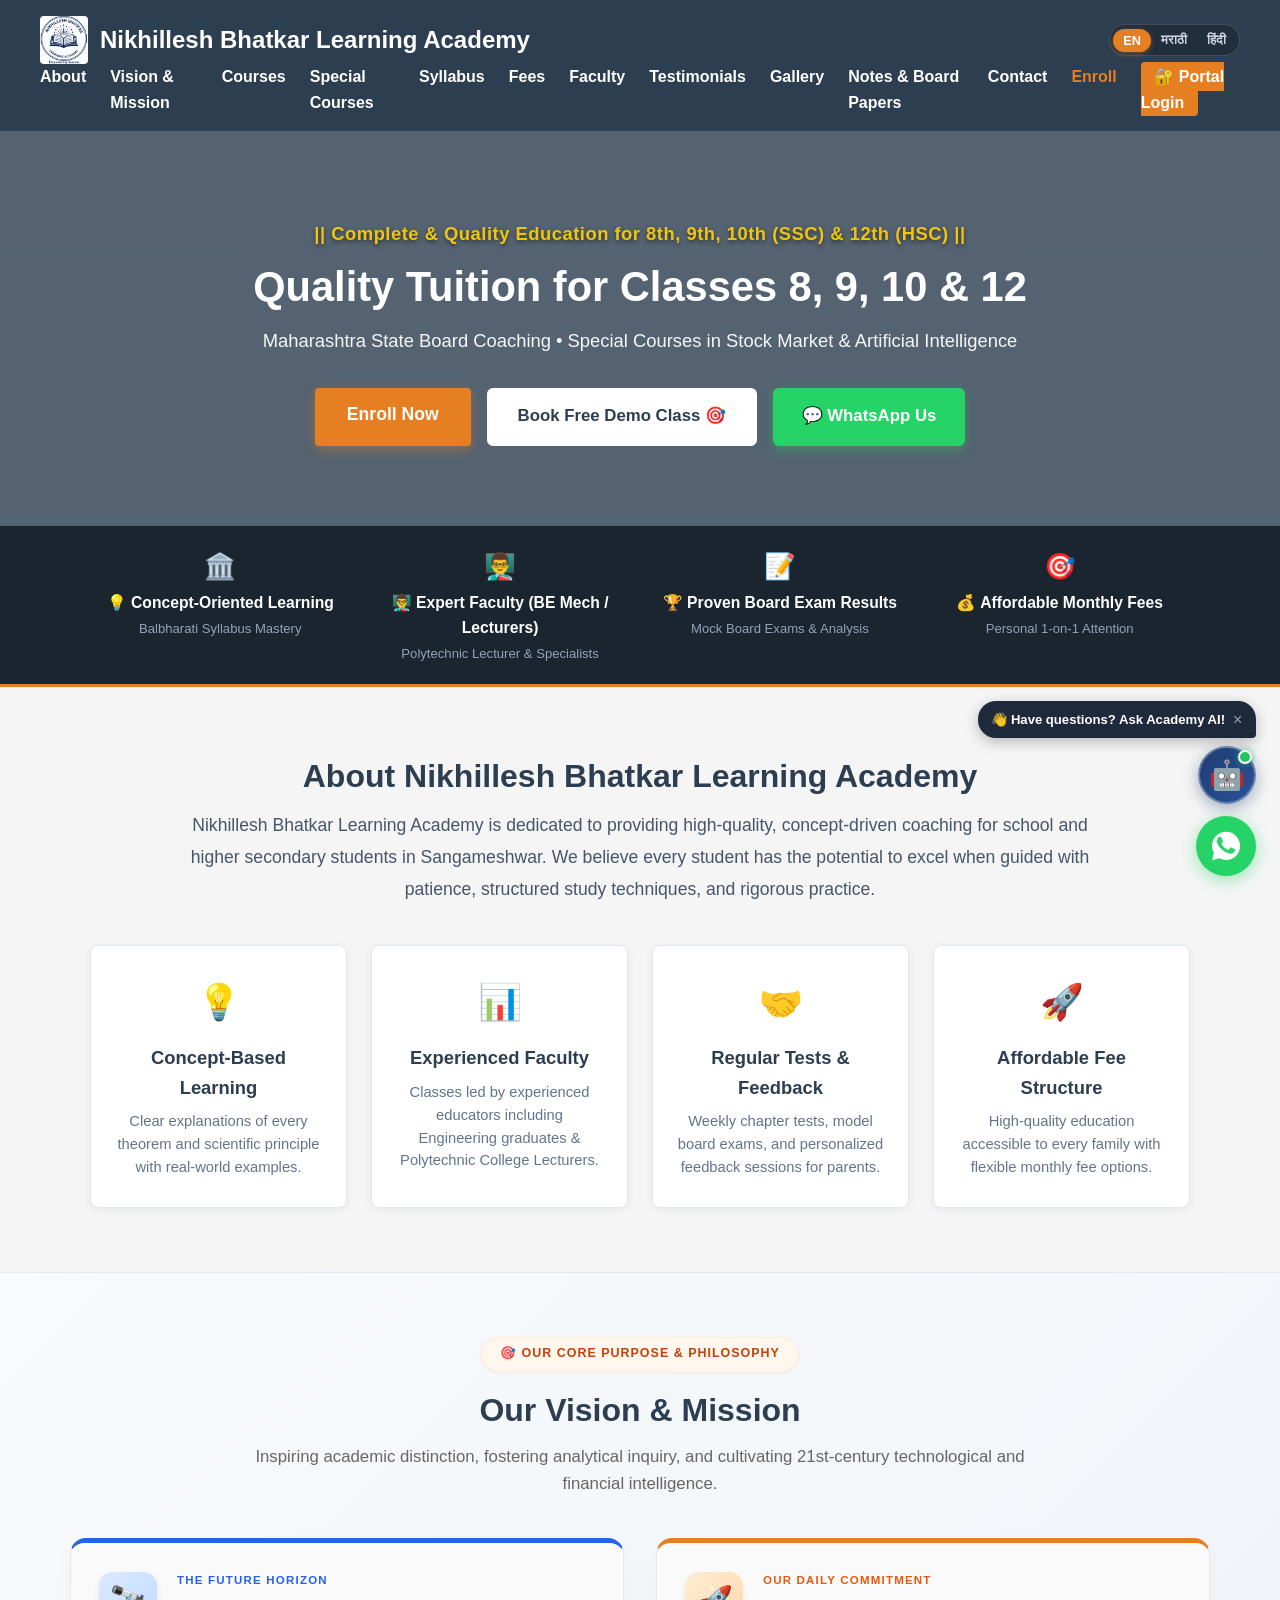
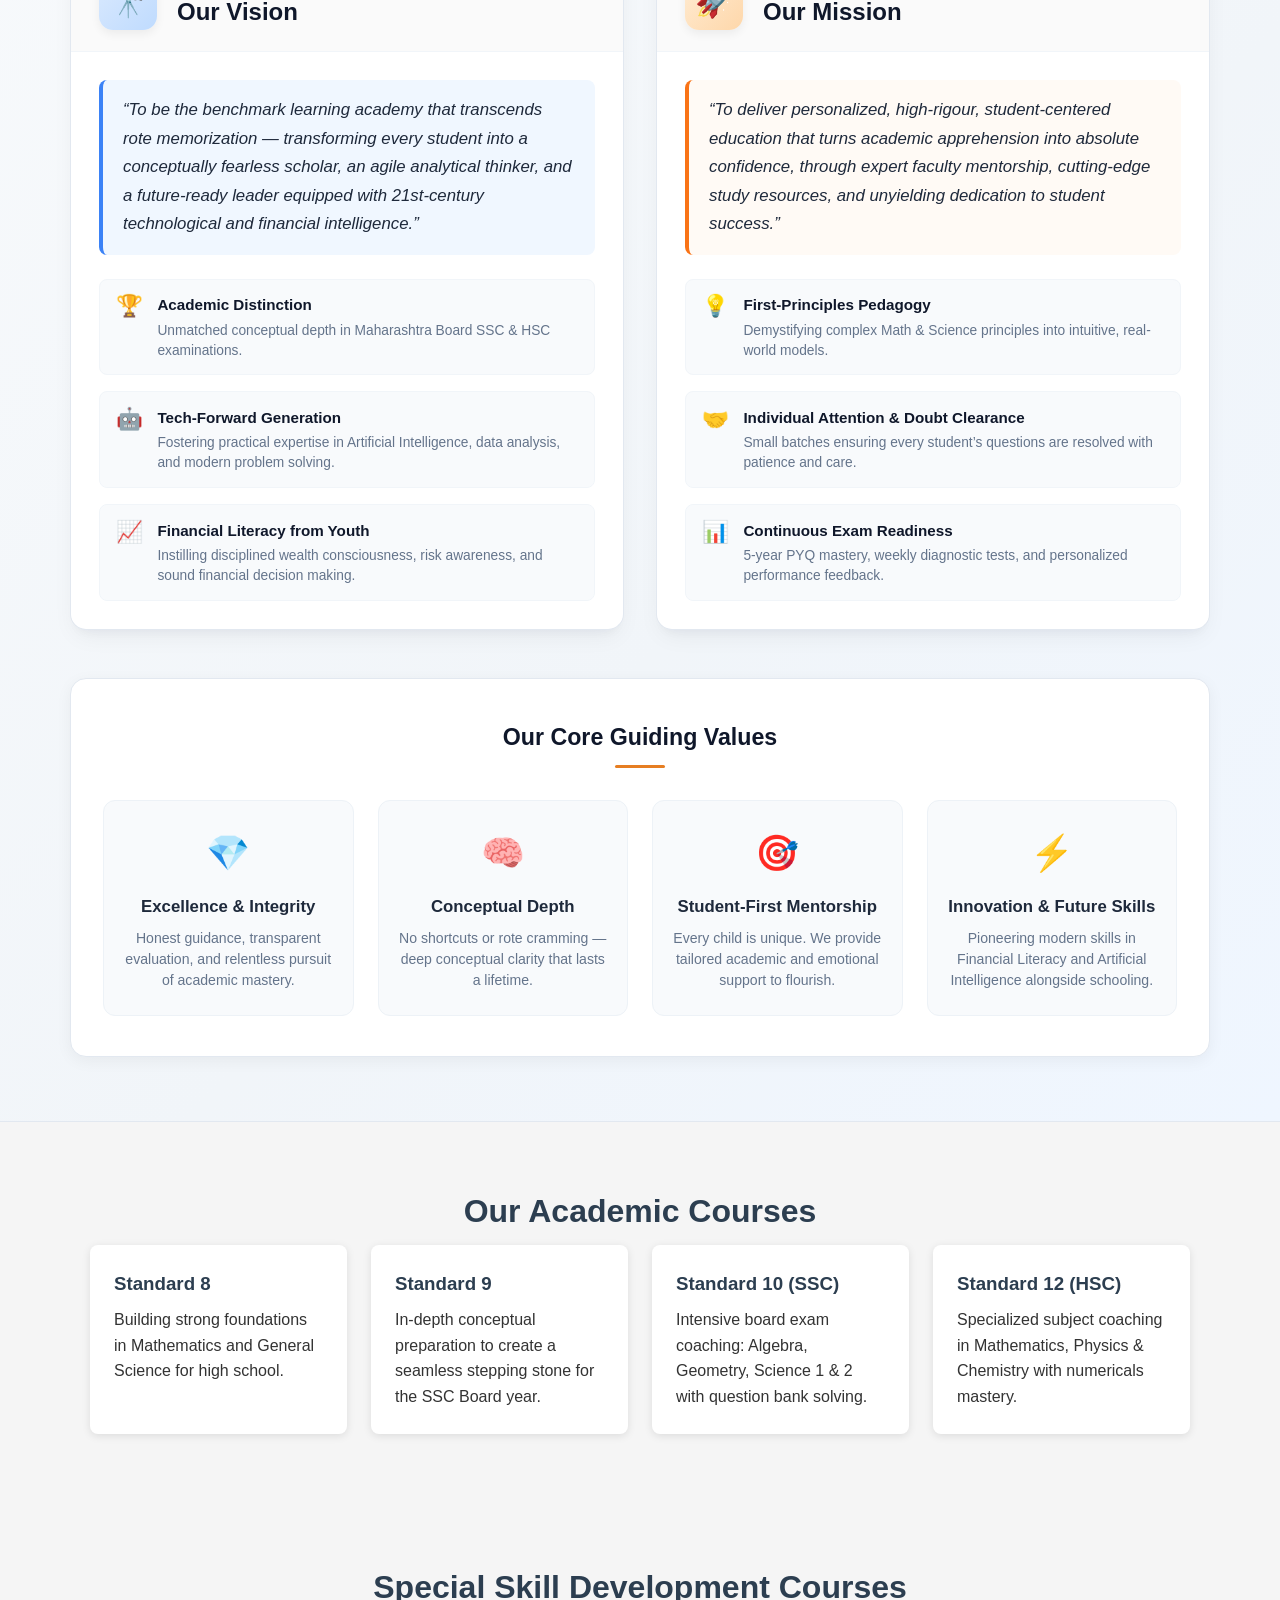
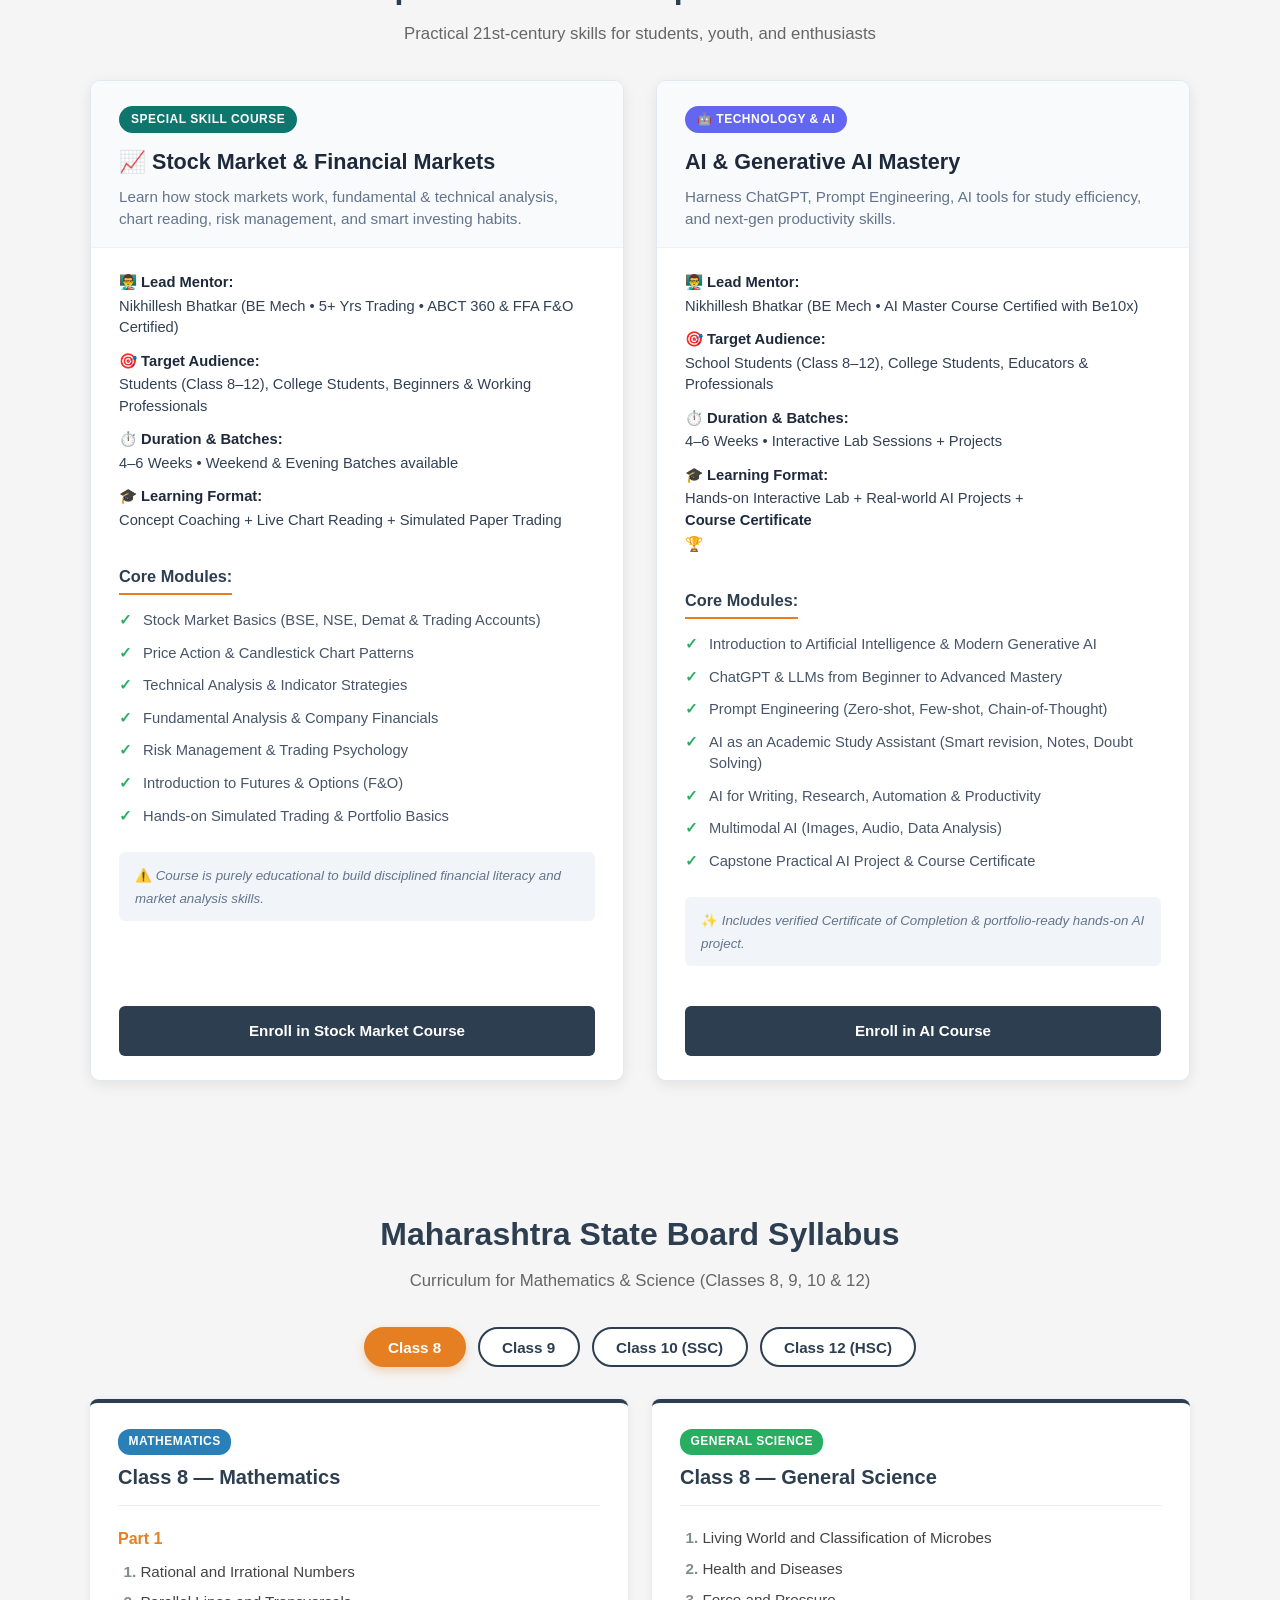
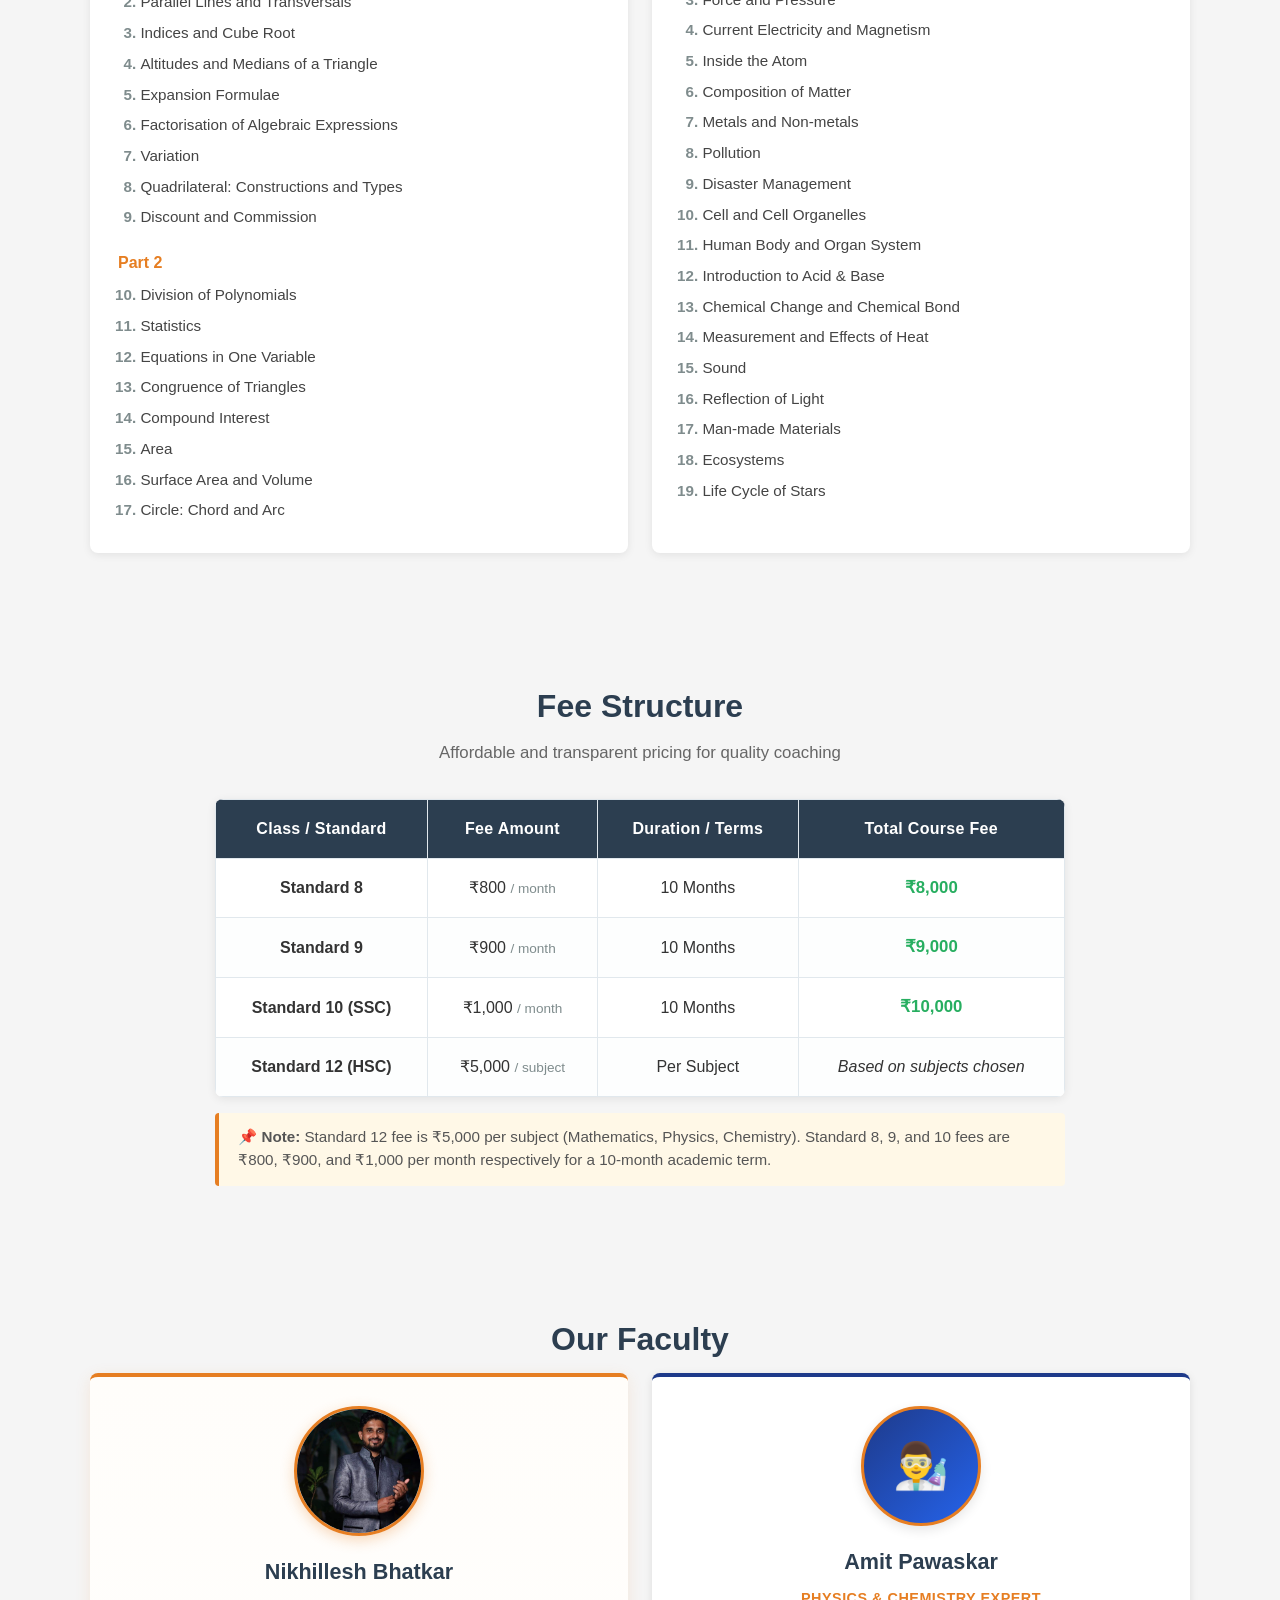
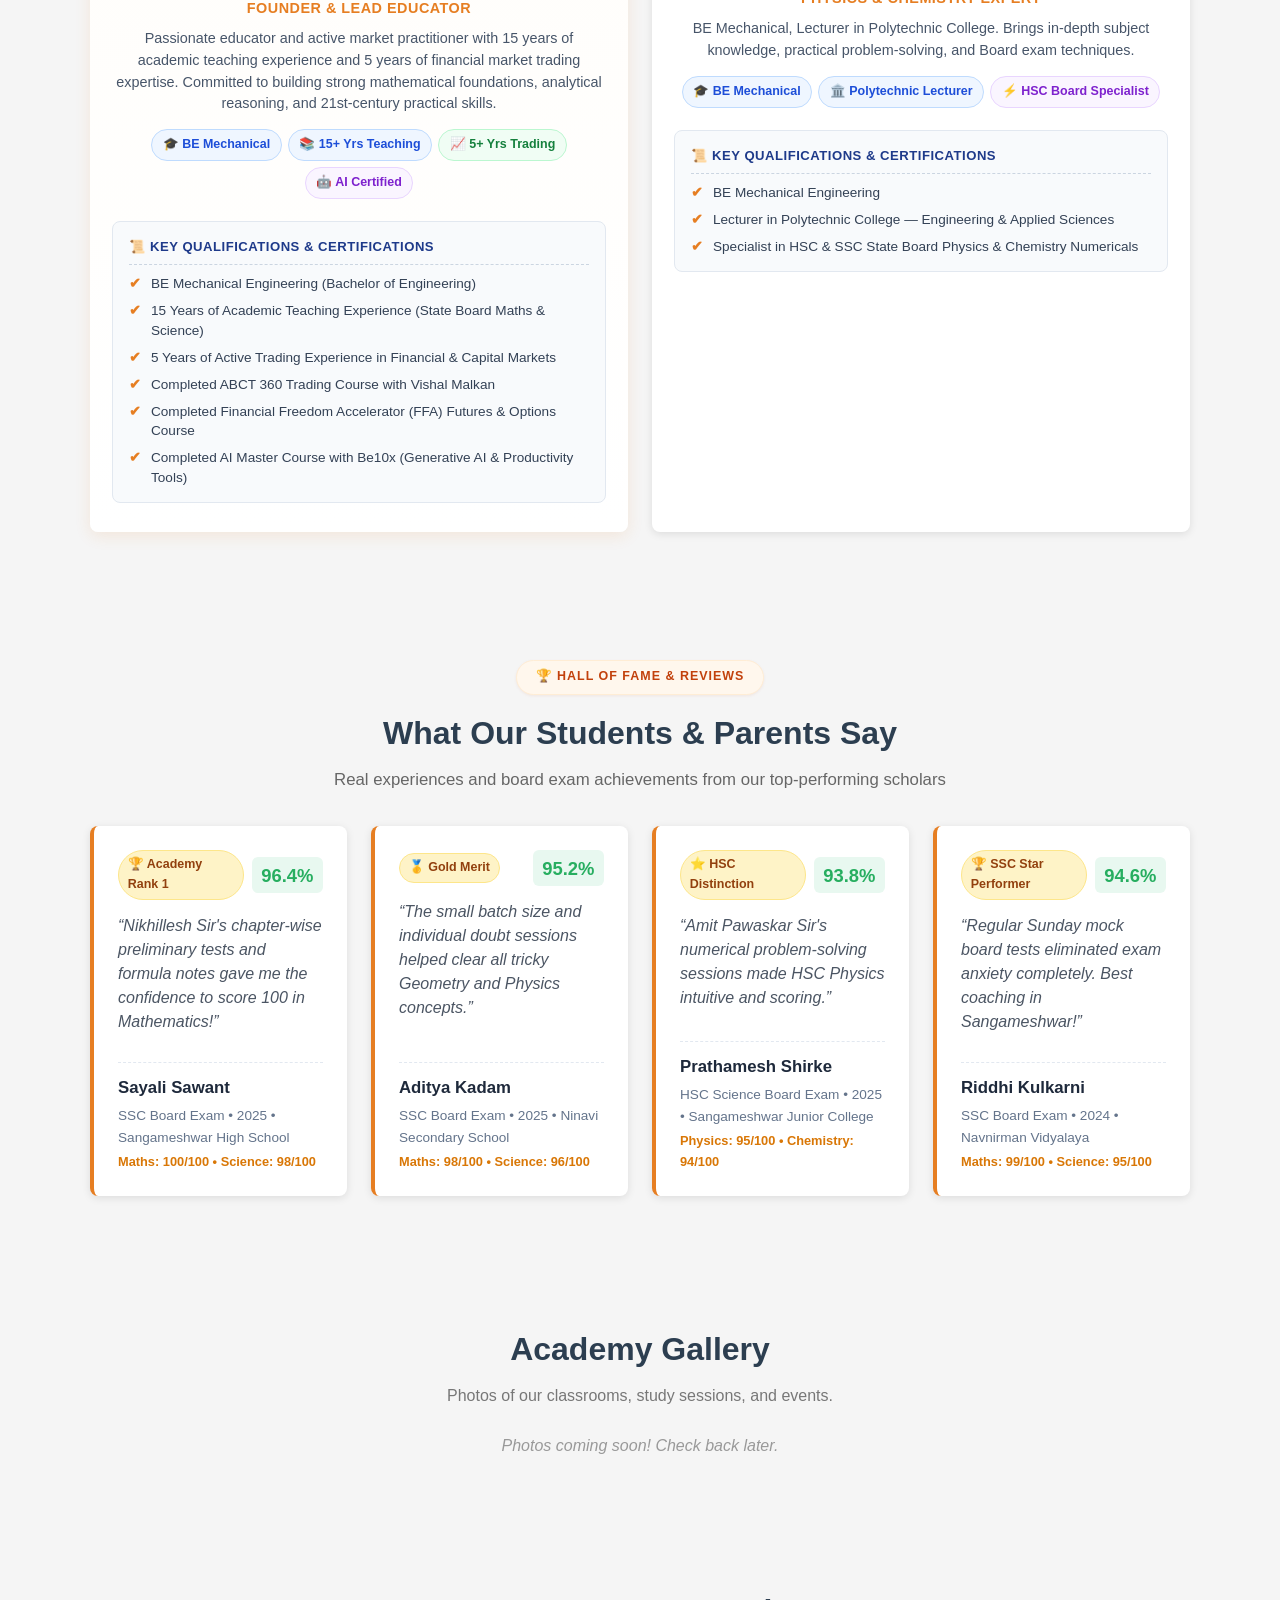
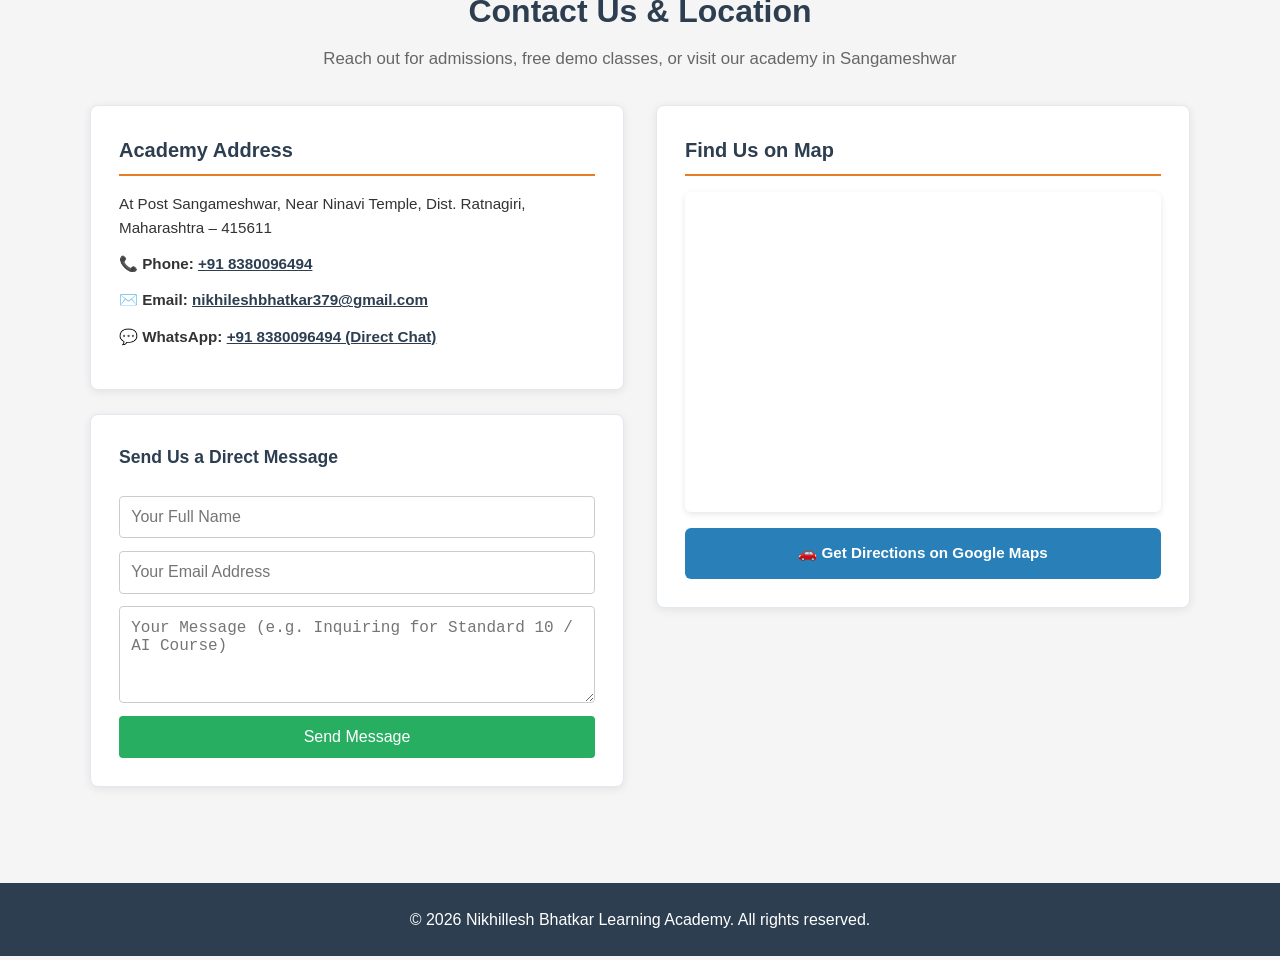
==== commit 07d4b764: "feat: complete Vision & Mission, Hall of Fame, Board PYQ papers, and enhanced Admin/Student portals " ====
--- a/index.html
+++ b/index.html
@@ -16,8 +16,8 @@
   <!-- UPDATE: Add your og:image URL once hosted -->
   <!-- <meta property="og:image" content="https://yourdomain.com/images/og-image.jpg"> -->
 
-  <!-- Favicon — UPDATE: replace with your real favicon -->
-  <!-- <link rel="icon" href="favicon.ico" type="image/x-icon"> -->
+  <!-- Favicon -->
+  <link rel="icon" type="image/png" href="logo.png">
 
   <link rel="stylesheet" href="style.css">
 </head>
@@ -46,6 +46,7 @@
       <nav role="navigation" aria-label="Main navigation">
         <ul>
           <li><a href="#about" data-i18n="nav_about">About</a></li>
+          <li><a href="#vision-mission" data-i18n="nav_vision">Vision &amp; Mission</a></li>
           <li><a href="#grades" data-i18n="nav_courses">Courses</a></li>
           <li><a href="#special-courses" data-i18n="nav_special_courses">Special Courses</a></li>
           <li><a href="#syllabus" data-i18n="nav_syllabus">Syllabus</a></li>
@@ -135,6 +136,130 @@
       </div>
     </section>
 
+    <!-- ==============================================
+         VISION & MISSION SECTION
+         ============================================== -->
+    <section id="vision-mission" class="content-section vision-mission-section">
+      <div class="section-badge-center">
+        <span class="academy-pill-badge" data-i18n="vm_badge">🎯 OUR CORE PURPOSE &amp; PHILOSOPHY</span>
+      </div>
+      <h2 data-i18n="vm_main_title">Our Vision &amp; Mission</h2>
+      <p class="section-subtitle" data-i18n="vm_main_subtitle">
+        Inspiring academic distinction, fostering analytical inquiry, and cultivating 21st-century technological and financial intelligence.
+      </p>
+
+      <!-- Vision & Mission Dual Hero Cards -->
+      <div class="vm-grid">
+
+        <!-- Vision Card -->
+        <article class="vm-card vm-vision-card">
+          <div class="vm-card-header">
+            <div class="vm-icon-bubble">🔭</div>
+            <div class="vm-header-text">
+              <span class="vm-tag" data-i18n="vm_vision_tag">THE FUTURE HORIZON</span>
+              <h3 data-i18n="vm_vision_title">Our Vision</h3>
+            </div>
+          </div>
+          <div class="vm-card-body">
+            <blockquote class="vm-quote" data-i18n="vm_vision_quote">
+              “To be the benchmark learning academy that transcends rote memorization — transforming every student into a conceptually fearless scholar, an agile analytical thinker, and a future-ready leader equipped with 21st-century technological and financial intelligence.”
+            </blockquote>
+            <div class="vm-highlights">
+              <div class="vm-highlight-item">
+                <span class="vm-hl-icon">🏆</span>
+                <div>
+                  <strong data-i18n="vm_v1_title">Academic Distinction</strong>
+                  <p data-i18n="vm_v1_desc">Unmatched conceptual depth in Maharashtra Board SSC &amp; HSC examinations.</p>
+                </div>
+              </div>
+              <div class="vm-highlight-item">
+                <span class="vm-hl-icon">🤖</span>
+                <div>
+                  <strong data-i18n="vm_v2_title">Tech-Forward Generation</strong>
+                  <p data-i18n="vm_v2_desc">Fostering practical expertise in Artificial Intelligence, data analysis, and modern problem solving.</p>
+                </div>
+              </div>
+              <div class="vm-highlight-item">
+                <span class="vm-hl-icon">📈</span>
+                <div>
+                  <strong data-i18n="vm_v3_title">Financial Literacy from Youth</strong>
+                  <p data-i18n="vm_v3_desc">Instilling disciplined wealth consciousness, risk awareness, and sound financial decision making.</p>
+                </div>
+              </div>
+            </div>
+          </div>
+        </article>
+
+        <!-- Mission Card -->
+        <article class="vm-card vm-mission-card">
+          <div class="vm-card-header">
+            <div class="vm-icon-bubble">🚀</div>
+            <div class="vm-header-text">
+              <span class="vm-tag" data-i18n="vm_mission_tag">OUR DAILY COMMITMENT</span>
+              <h3 data-i18n="vm_mission_title">Our Mission</h3>
+            </div>
+          </div>
+          <div class="vm-card-body">
+            <blockquote class="vm-quote" data-i18n="vm_mission_quote">
+              “To deliver personalized, high-rigour, student-centered education that turns academic apprehension into absolute confidence, through expert faculty mentorship, cutting-edge study resources, and unyielding dedication to student success.”
+            </blockquote>
+            <div class="vm-highlights">
+              <div class="vm-highlight-item">
+                <span class="vm-hl-icon">💡</span>
+                <div>
+                  <strong data-i18n="vm_m1_title">First-Principles Pedagogy</strong>
+                  <p data-i18n="vm_m1_desc">Demystifying complex Math &amp; Science principles into intuitive, real-world models.</p>
+                </div>
+              </div>
+              <div class="vm-highlight-item">
+                <span class="vm-hl-icon">🤝</span>
+                <div>
+                  <strong data-i18n="vm_m2_title">Individual Attention &amp; Doubt Clearance</strong>
+                  <p data-i18n="vm_m2_desc">Ensuring small batches where every student’s doubts are addressed with patience.</p>
+                </div>
+              </div>
+              <div class="vm-highlight-item">
+                <span class="vm-hl-icon">📊</span>
+                <div>
+                  <strong data-i18n="vm_m3_title">Continuous Exam Readiness</strong>
+                  <p data-i18n="vm_m3_desc">5-year PYQ mastery, weekly diagnostic tests, and personalized performance feedback.</p>
+                </div>
+              </div>
+            </div>
+          </div>
+        </article>
+
+      </div>
+
+      <!-- Core Academy Values Bar -->
+      <div class="vm-values-wrapper">
+        <h3 class="vm-values-heading" data-i18n="vm_values_heading">Our Core Guiding Values</h3>
+        <div class="vm-values-grid">
+          <div class="vm-value-card">
+            <div class="vm-value-icon">💎</div>
+            <h4 data-i18n="val_1_title">Excellence &amp; Integrity</h4>
+            <p data-i18n="val_1_desc">Honest guidance, transparent evaluation, and relentless pursuit of academic mastery.</p>
+          </div>
+          <div class="vm-value-card">
+            <div class="vm-value-icon">🧠</div>
+            <h4 data-i18n="val_2_title">Conceptual Depth</h4>
+            <p data-i18n="val_2_desc">No shortcuts or rote cramming — deep conceptual clarity that lasts a lifetime.</p>
+          </div>
+          <div class="vm-value-card">
+            <div class="vm-value-icon">🎯</div>
+            <h4 data-i18n="val_3_title">Student-First Mentorship</h4>
+            <p data-i18n="val_3_desc">Every child is unique. We provide tailored academic and emotional support to flourish.</p>
+          </div>
+          <div class="vm-value-card">
+            <div class="vm-value-icon">⚡</div>
+            <h4 data-i18n="val_4_title">Innovation &amp; Future Skills</h4>
+            <p data-i18n="val_4_desc">Pioneering modern skills in Financial Literacy and Artificial Intelligence alongside schooling.</p>
+          </div>
+        </div>
+      </div>
+
+    </section>
+
     <!-- Grades / Courses -->
     <section id="grades" class="content-section">
       <h2 data-i18n="courses_title">Our Courses</h2>
@@ -173,6 +298,10 @@
             <p class="special-tagline" data-i18n="stock_desc">Master market fundamentals, candlestick chart reading, technical analysis, and smart investing habits.</p>
           </div>
           <div class="special-card-body">
+            <div class="special-detail-row">
+              <strong>👨‍🏫 Lead Mentor:</strong>
+              <span>Nikhillesh Bhatkar (BE Mech • 5+ Yrs Trading • ABCT 360 &amp; FFA F&amp;O Certified)</span>
+            </div>
             <div class="special-detail-row">
               <strong>🎯 Target Audience:</strong>
               <span>Students (Class 8–12), College Students, Beginners &amp; Working Professionals</span>
@@ -214,6 +343,10 @@
             <p class="special-tagline">Harness ChatGPT, Prompt Engineering, AI tools for study efficiency, and next-gen productivity skills.</p>
           </div>
           <div class="special-card-body">
+            <div class="special-detail-row">
+              <strong>👨‍🏫 Lead Mentor:</strong>
+              <span>Nikhillesh Bhatkar (BE Mech • AI Master Course Certified with Be10x)</span>
+            </div>
             <div class="special-detail-row">
               <strong>🎯 Target Audience:</strong>
               <span>School Students (Class 8–12), College Students, Educators &amp; Professionals</span>
@@ -611,83 +744,145 @@
 
     <!-- Faculty -->
     <section id="faculty" class="content-section">
-      <h2>Our Faculty</h2>
+      <h2 data-i18n="faculty_title">Our Faculty</h2>
       <div class="card-grid">
 
+        <article class="card faculty-card highlight-founder">
+          <div class="faculty-avatar-wrapper">
+            <img src="faculty-nikhillesh.jpg" alt="Photo of Nikhillesh Bhatkar" class="faculty-photo" onerror="this.style.display='none'; this.nextElementSibling.style.display='flex';">
+            <div class="faculty-avatar-placeholder" style="display:none;">👨‍🏫</div>
+          </div>
+          <h3 class="faculty-name">Nikhillesh Bhatkar</h3>
+          <p class="faculty-role" data-i18n="faculty_nikhillesh_role">Founder &amp; Lead Educator</p>
+          <p class="faculty-tagline" data-i18n="faculty_nikhillesh_desc">Passionate educator and active market practitioner with 15 years of academic teaching experience and 5 years of financial market trading expertise. Committed to building strong mathematical foundations, analytical reasoning, and 21st-century practical skills.</p>
+
+          <div class="faculty-badge-grid">
+            <span class="faculty-pill pill-exp">🎓 BE Mechanical</span>
+            <span class="faculty-pill pill-exp">📚 15+ Yrs Teaching</span>
+            <span class="faculty-pill pill-trading">📈 5+ Yrs Trading</span>
+            <span class="faculty-pill pill-ai">🤖 AI Certified</span>
+          </div>
+
+          <div class="faculty-creds-box">
+            <h4 data-i18n="faculty_creds_title">📜 Key Qualifications &amp; Certifications</h4>
+            <ul class="faculty-creds-list">
+              <li data-i18n="cred_be_mech"><strong>BE Mechanical Engineering</strong> (Bachelor of Engineering)</li>
+              <li data-i18n="cred_teaching_exp"><strong>15 Years of Teaching Experience</strong> (State Board Maths &amp; Science)</li>
+              <li data-i18n="cred_trading_exp"><strong>5 Years of Active Trading Experience</strong> in Financial Markets</li>
+              <li data-i18n="cred_malkan"><strong>Completed ABCT 360 Trading Course</strong> with Vishal Malkan</li>
+              <li data-i18n="cred_ffa"><strong>Completed Financial Freedom Accelerator (FFA)</strong> Futures &amp; Options Course</li>
+              <li data-i18n="cred_be10x"><strong>Completed AI Master Course with Be10x</strong> (Generative AI &amp; Productivity Tools)</li>
+            </ul>
+          </div>
+        </article>
+
         <article class="card faculty-card">
-          <!-- UPDATE: Replace src with your photo -->
-          <img src="faculty-nikhillesh.jpg" alt="Photo of Nikhillesh Bhatkar" class="faculty-photo" onerror="this.style.display='none'">
-          <h3>Nikhillesh Bhatkar</h3>
-          <p class="faculty-role">Founder &amp; Head Tutor</p>
-          <p>Passionate educator dedicated to helping students achieve academic excellence.</p>
-        </article>
-
-        <article class="card faculty-card">
-          <!-- UPDATE: Replace src with faculty photo -->
-          <img src="faculty-amit.jpg" alt="Photo of Amit Pawaskar" class="faculty-photo" onerror="this.style.display='none'">
-          <h3>Amit Pawaskar</h3>
-          <p class="faculty-role">Physics &amp; Chemistry</p>
-          <p>BE Mechanical, Lecturer in Polytechnic College. Brings in‑depth subject knowledge and practical teaching experience.</p>
-        </article>
-
-        <!-- ADD MORE FACULTY: copy and edit the block below -->
-        <!--
-        <article class="card faculty-card">
-          <img src="faculty-name.jpg" alt="Photo of [Name]" class="faculty-photo" onerror="this.style.display='none'">
-          <h3>[Faculty Name]</h3>
-          <p class="faculty-role">[Subject / Qualification]</p>
-          <p>[Short bio]</p>
-        </article>
-        -->
-
-      </div>
-    </section>
-
-    <!-- Testimonials -->
+          <div class="faculty-avatar-wrapper">
+            <img src="faculty-amit.jpg" alt="Photo of Amit Pawaskar" class="faculty-photo" onerror="this.style.display='none'; this.nextElementSibling.style.display='flex';" onload="this.nextElementSibling.style.display='none';" style="display:none;">
+            <div class="faculty-avatar-placeholder" style="display:flex;">👨‍🔬</div>
+          </div>
+          <h3 class="faculty-name">Amit Pawaskar</h3>
+          <p class="faculty-role" data-i18n="faculty_amit_role">Physics &amp; Chemistry Expert</p>
+          <p class="faculty-tagline" data-i18n="faculty_amit_desc">BE Mechanical, Lecturer in Polytechnic College. Brings in‑depth subject knowledge, practical problem-solving, and Board exam techniques.</p>
+
+          <div class="faculty-badge-grid">
+            <span class="faculty-pill pill-exp">🎓 BE Mechanical</span>
+            <span class="faculty-pill pill-exp">🏛️ Polytechnic Lecturer</span>
+            <span class="faculty-pill pill-ai">⚡ HSC Board Specialist</span>
+          </div>
+
+          <div class="faculty-creds-box">
+            <h4 data-i18n="faculty_creds_title">📜 Key Qualifications &amp; Certifications</h4>
+            <ul class="faculty-creds-list">
+              <li data-i18n="cred_polytechnic"><strong>BE Mechanical Engineering</strong></li>
+              <li data-i18n="cred_poly_lect"><strong>Lecturer in Polytechnic College</strong> — Engineering &amp; Applied Sciences</li>
+              <li data-i18n="cred_amit_subjects"><strong>Specialist in HSC &amp; SSC State Board</strong> Physics &amp; Chemistry Numericals</li>
+            </ul>
+          </div>
+        </article>
+
+      </div>
+    </section>
+
+    <!-- Testimonials / Hall of Fame -->
     <section id="testimonials" class="content-section">
-      <h2>What Our Students Say</h2>
+      <div class="section-badge-center">
+        <span class="academy-pill-badge">🏆 HALL OF FAME &amp; REVIEWS</span>
+      </div>
+      <h2 data-i18n="testimonials_title">What Our Students &amp; Parents Say</h2>
+      <p class="section-subtitle">Real experiences and board exam achievements from our top-performing scholars</p>
       <div class="card-grid testimonials-grid">
 
-        <!-- TESTIMONIAL 1 — UPDATE with real quotes -->
+        <!-- Topper 1 -->
         <article class="card testimonial-card">
-          <p class="testimonial-quote">&ldquo;This academy helped me score top marks in my board exams. The teachers are wonderful!&rdquo;</p>
-          <p class="testimonial-author">&mdash; Student Name, Class 10</p>
-        </article>
-
-        <!-- TESTIMONIAL 2 -->
+          <div class="testimonial-header">
+            <span class="testimonial-badge">🏆 Academy Rank 1</span>
+            <span class="testimonial-score">96.4%</span>
+          </div>
+          <p class="testimonial-quote">&ldquo;Nikhillesh Sir's chapter-wise preliminary tests and formula notes gave me the confidence to score 100 in Mathematics!&rdquo;</p>
+          <div class="testimonial-author-block">
+            <strong class="testimonial-author">Sayali Sawant</strong>
+            <span class="testimonial-exam">SSC Board 2025 • Sangameshwar High School</span>
+            <span class="testimonial-subs">Maths: 100/100 • Science: 98/100</span>
+          </div>
+        </article>
+
+        <!-- Topper 2 -->
         <article class="card testimonial-card">
-          <p class="testimonial-quote">&ldquo;The personalized attention and regular tests made all the difference. Highly recommended!&rdquo;</p>
-          <p class="testimonial-author">&mdash; Parent Name</p>
-        </article>
-
-        <!-- TESTIMONIAL 3 -->
+          <div class="testimonial-header">
+            <span class="testimonial-badge">🥇 Gold Merit</span>
+            <span class="testimonial-score">95.2%</span>
+          </div>
+          <p class="testimonial-quote">&ldquo;The small batch size and individual doubt sessions helped clear all tricky Geometry and Physics concepts.&rdquo;</p>
+          <div class="testimonial-author-block">
+            <strong class="testimonial-author">Aditya Kadam</strong>
+            <span class="testimonial-exam">SSC Board 2025 • Ninavi Secondary School</span>
+            <span class="testimonial-subs">Maths: 98/100 • Science: 96/100</span>
+          </div>
+        </article>
+
+        <!-- Topper 3 -->
         <article class="card testimonial-card">
-          <p class="testimonial-quote">&ldquo;Excellent teaching methods and a supportive environment. I improved in every subject.&rdquo;</p>
-          <p class="testimonial-author">&mdash; Student Name, Class 12</p>
-        </article>
-
-        <!-- ADD MORE TESTIMONIALS: copy and edit the block below -->
-        <!--
+          <div class="testimonial-header">
+            <span class="testimonial-badge">⭐ HSC Distinction</span>
+            <span class="testimonial-score">93.8%</span>
+          </div>
+          <p class="testimonial-quote">&ldquo;Amit Pawaskar Sir's numerical problem-solving sessions made HSC Physics intuitive and scoring.&rdquo;</p>
+          <div class="testimonial-author-block">
+            <strong class="testimonial-author">Prathamesh Shirke</strong>
+            <span class="testimonial-exam">HSC Science 2025 • Sangameshwar Jr. College</span>
+            <span class="testimonial-subs">Physics: 95/100 • Chemistry: 94/100</span>
+          </div>
+        </article>
+
+        <!-- Topper 4 -->
         <article class="card testimonial-card">
-          <p class="testimonial-quote">&ldquo;[Your testimonial here]&rdquo;</p>
-          <p class="testimonial-author">&mdash; [Name, Class/Role]</p>
-        </article>
-        -->
+          <div class="testimonial-header">
+            <span class="testimonial-badge">🏆 SSC Star Performer</span>
+            <span class="testimonial-score">94.6%</span>
+          </div>
+          <p class="testimonial-quote">&ldquo;Regular Sunday mock board tests eliminated exam anxiety completely. Best coaching in Sangameshwar!&rdquo;</p>
+          <div class="testimonial-author-block">
+            <strong class="testimonial-author">Riddhi Kulkarni</strong>
+            <span class="testimonial-exam">SSC Board 2024 • Navnirman Vidyalaya</span>
+            <span class="testimonial-subs">Maths: 99/100 • Science: 95/100</span>
+          </div>
+        </article>
 
       </div>
     </section>
 
     <!-- Gallery -->
     <section id="gallery" class="content-section">
-      <h2>Gallery</h2>
-      <p class="gallery-hint">Photos of our academy, classrooms, and events.</p>
+      <h2 data-i18n="gallery_title">Academy Gallery</h2>
+      <p class="gallery-hint" data-i18n="gallery_hint">Photos of our classrooms, study sessions, and events.</p>
       <div class="gallery-grid">
 
         <!-- UPDATE: Replace src with real photos -->
-        <img src="gallery-1.jpg" alt="Academy classroom" class="gallery-img" onerror="this.closest('.gallery-grid').style.display='none'">
-        <img src="gallery-2.jpg" alt="Students studying" class="gallery-img">
-        <img src="gallery-3.jpg" alt="Academy event" class="gallery-img">
-        <img src="gallery-4.jpg" alt="Group photo" class="gallery-img">
+        <img src="gallery-1.jpg" alt="Academy classroom" class="gallery-img" onerror="this.style.display='none'">
+        <img src="gallery-2.jpg" alt="Students studying" class="gallery-img" onerror="this.style.display='none'">
+        <img src="gallery-3.jpg" alt="Academy event" class="gallery-img" onerror="this.style.display='none'">
+        <img src="gallery-4.jpg" alt="Group photo" class="gallery-img" onerror="this.style.display='none'">
 
         <!-- ADD MORE PHOTOS: just add more <img> tags -->
 
--- a/style.css
+++ b/style.css
@@ -252,11 +252,284 @@
 .section-subtitle {
   text-align: center;
   color: #666;
-  margin-bottom: 2rem;
   font-size: 1.05rem;
   max-width: 800px;
-  margin-left: auto;
-  margin-right: auto;
+  margin: 0 auto 2rem;
+}
+
+/* =====================================
+   VISION & MISSION SECTION STYLES
+   ===================================== */
+.vision-mission-section {
+  background: linear-gradient(135deg, #f8fafc 0%, #f1f5f9 60%, #eff6ff 100%);
+  position: relative;
+  overflow: hidden;
+  border-top: 1px solid #e2e8f0;
+  border-bottom: 1px solid #e2e8f0;
+}
+
+.section-badge-center {
+  text-align: center;
+  margin-bottom: 0.85rem;
+}
+
+.academy-pill-badge {
+  display: inline-block;
+  background: #fff7ed;
+  color: #c2410c;
+  border: 1px solid #ffedd5;
+  font-size: 0.78rem;
+  font-weight: 800;
+  letter-spacing: 1px;
+  text-transform: uppercase;
+  padding: 0.4rem 1.15rem;
+  border-radius: 9999px;
+  box-shadow: 0 1px 3px rgba(194, 65, 12, 0.08);
+}
+
+.vm-grid {
+  display: grid;
+  grid-template-columns: repeat(auto-fit, minmax(360px, 1fr));
+  gap: 2rem;
+  max-width: 1140px;
+  margin: 2.5rem auto 3rem;
+}
+
+.vm-card {
+  background: #ffffff;
+  border-radius: 16px;
+  border: 1px solid #e2e8f0;
+  box-shadow: 0 10px 25px -5px rgba(15, 23, 42, 0.06), 0 8px 10px -6px rgba(15, 23, 42, 0.04);
+  overflow: hidden;
+  display: flex;
+  flex-direction: column;
+  transition: transform 0.25s ease, box-shadow 0.25s ease;
+  position: relative;
+}
+
+.vm-card:hover {
+  transform: translateY(-5px);
+  box-shadow: 0 20px 30px -10px rgba(15, 23, 42, 0.12);
+}
+
+.vm-vision-card {
+  border-top: 5px solid #2563eb;
+}
+
+.vm-mission-card {
+  border-top: 5px solid #e67e22;
+}
+
+.vm-card-header {
+  padding: 1.75rem 1.75rem 1.25rem;
+  display: flex;
+  align-items: center;
+  gap: 1.25rem;
+  background: #fafafa;
+  border-bottom: 1px solid #f1f5f9;
+}
+
+.vm-icon-bubble {
+  width: 58px;
+  height: 58px;
+  border-radius: 14px;
+  display: flex;
+  align-items: center;
+  justify-content: center;
+  font-size: 1.9rem;
+  flex-shrink: 0;
+  box-shadow: 0 4px 10px rgba(0, 0, 0, 0.06);
+}
+
+.vm-vision-card .vm-icon-bubble {
+  background: linear-gradient(135deg, #dbeafe 0%, #bfdbfe 100%);
+  color: #1e40af;
+}
+
+.vm-mission-card .vm-icon-bubble {
+  background: linear-gradient(135deg, #ffedd5 0%, #fed7aa 100%);
+  color: #c2410c;
+}
+
+.vm-tag {
+  display: block;
+  font-size: 0.72rem;
+  font-weight: 800;
+  letter-spacing: 1.2px;
+  text-transform: uppercase;
+  margin-bottom: 0.2rem;
+}
+
+.vm-vision-card .vm-tag {
+  color: #2563eb;
+}
+
+.vm-mission-card .vm-tag {
+  color: #ea580c;
+}
+
+.vm-header-text h3 {
+  font-size: 1.5rem;
+  color: #0f172a;
+  margin: 0;
+  font-weight: 800;
+}
+
+.vm-card-body {
+  padding: 1.75rem;
+  display: flex;
+  flex-direction: column;
+  gap: 1.5rem;
+  flex-grow: 1;
+}
+
+.vm-quote {
+  font-size: 1.05rem;
+  line-height: 1.7;
+  color: #1e293b;
+  font-style: italic;
+  position: relative;
+  padding: 1rem 1.25rem;
+  background: #f8fafc;
+  border-radius: 8px;
+  border-left: 4px solid #cbd5e1;
+  margin: 0;
+}
+
+.vm-vision-card .vm-quote {
+  border-left-color: #3b82f6;
+  background: #f0f7ff;
+}
+
+.vm-mission-card .vm-quote {
+  border-left-color: #f97316;
+  background: #fffaf5;
+}
+
+.vm-highlights {
+  display: flex;
+  flex-direction: column;
+  gap: 1rem;
+}
+
+.vm-highlight-item {
+  display: flex;
+  align-items: flex-start;
+  gap: 0.9rem;
+  padding: 0.85rem 1rem;
+  border-radius: 8px;
+  background: #f8fafc;
+  transition: background 0.2s ease;
+  border: 1px solid #f1f5f9;
+}
+
+.vm-highlight-item:hover {
+  background: #f1f5f9;
+}
+
+.vm-hl-icon {
+  font-size: 1.35rem;
+  line-height: 1;
+  padding-top: 2px;
+}
+
+.vm-highlight-item strong {
+  display: block;
+  font-size: 0.95rem;
+  color: #0f172a;
+  margin-bottom: 0.2rem;
+}
+
+.vm-highlight-item p {
+  font-size: 0.86rem;
+  color: #64748b;
+  margin: 0;
+  line-height: 1.45;
+}
+
+/* Core Values Bar */
+.vm-values-wrapper {
+  max-width: 1140px;
+  margin: 0 auto;
+  background: #ffffff;
+  border-radius: 16px;
+  padding: 2.5rem 2rem;
+  border: 1px solid #e2e8f0;
+  box-shadow: 0 4px 16px rgba(0, 0, 0, 0.05);
+}
+
+.vm-values-heading {
+  text-align: center;
+  font-size: 1.45rem;
+  color: #0f172a;
+  margin-bottom: 2rem;
+  font-weight: 800;
+  position: relative;
+}
+
+.vm-values-heading::after {
+  content: '';
+  display: block;
+  width: 50px;
+  height: 3px;
+  background: #e67e22;
+  margin: 0.6rem auto 0;
+  border-radius: 2px;
+}
+
+.vm-values-grid {
+  display: grid;
+  grid-template-columns: repeat(auto-fit, minmax(230px, 1fr));
+  gap: 1.5rem;
+}
+
+.vm-value-card {
+  text-align: center;
+  padding: 1.5rem 1.25rem;
+  border-radius: 12px;
+  background: #f8fafc;
+  border: 1px solid #edf2f7;
+  transition: transform 0.2s ease, border-color 0.2s ease, background 0.2s ease, box-shadow 0.2s ease;
+}
+
+.vm-value-card:hover {
+  transform: translateY(-3px);
+  border-color: #cbd5e1;
+  background: #ffffff;
+  box-shadow: 0 6px 16px rgba(0, 0, 0, 0.06);
+}
+
+.vm-value-icon {
+  font-size: 2.2rem;
+  margin-bottom: 0.75rem;
+}
+
+.vm-value-card h4 {
+  font-size: 1.05rem;
+  color: #1e293b;
+  margin-bottom: 0.45rem;
+  font-weight: 700;
+}
+
+.vm-value-card p {
+  font-size: 0.88rem;
+  color: #64748b;
+  line-height: 1.5;
+  margin: 0;
+}
+
+@media (max-width: 768px) {
+  .vm-grid {
+    grid-template-columns: 1fr;
+    margin: 1.5rem auto 2.5rem;
+  }
+  .vm-values-wrapper {
+    padding: 1.75rem 1.25rem;
+  }
+  .vm-values-grid {
+    grid-template-columns: 1fr;
+    gap: 1rem;
+  }
 }
 
 /* =====================================
@@ -582,34 +855,254 @@
 }
 
 /* Faculty */
-.faculty-card { text-align: center; }
+.faculty-card {
+  text-align: center;
+  display: flex;
+  flex-direction: column;
+  align-items: center;
+  transition: transform 0.25s ease, box-shadow 0.25s ease;
+  border-top: 4px solid #1e3a8a;
+  position: relative;
+  background: #ffffff;
+  padding: 1.8rem 1.4rem;
+}
+
+.faculty-card:hover {
+  transform: translateY(-4px);
+  box-shadow: 0 10px 25px rgba(0, 0, 0, 0.12);
+}
+
+.faculty-card.highlight-founder {
+  border-top: 4px solid #e67e22;
+  background: linear-gradient(180deg, #fffdfa 0%, #ffffff 100%);
+  box-shadow: 0 4px 16px rgba(230, 126, 34, 0.12);
+}
+
+.faculty-avatar-wrapper {
+  position: relative;
+  margin-bottom: 0.8rem;
+}
+
 .faculty-photo {
-  width: 120px; height: 120px;
+  width: 130px;
+  height: 130px;
   border-radius: 50%;
   object-fit: cover;
-  margin-bottom: 1rem;
   border: 3px solid #e67e22;
-}
+  box-shadow: 0 4px 14px rgba(230, 126, 34, 0.3);
+  display: block;
+  margin: 0 auto;
+}
+
+.topbar-logo {
+  height: 38px;
+  width: 38px;
+  object-fit: contain;
+  border-radius: 6px;
+  margin-right: 0.6rem;
+  background: #ffffff;
+  padding: 2px;
+  display: inline-block;
+  vertical-align: middle;
+  box-shadow: 0 2px 4px rgba(0, 0, 0, 0.15);
+}
+
+.faculty-avatar-placeholder {
+  width: 120px;
+  height: 120px;
+  border-radius: 50%;
+  background: linear-gradient(135deg, #1e3a8a 0%, #2563eb 100%);
+  color: #ffffff;
+  display: flex;
+  align-items: center;
+  justify-content: center;
+  font-size: 2.8rem;
+  border: 3px solid #e67e22;
+  box-shadow: 0 4px 12px rgba(0, 0, 0, 0.1);
+  margin: 0 auto;
+}
+
+.faculty-card.highlight-founder .faculty-avatar-placeholder {
+  background: linear-gradient(135deg, #1e3a8a 0%, #d97706 100%);
+}
+
+.faculty-name {
+  font-size: 1.35rem;
+  font-weight: 700;
+  color: #1e293b;
+  margin: 0.4rem 0 0.2rem 0;
+}
+
 .faculty-role {
   color: #e67e22;
+  font-weight: 700;
+  font-size: 0.9rem;
+  margin-bottom: 0.5rem;
+  text-transform: uppercase;
+  letter-spacing: 0.5px;
+}
+
+.faculty-tagline {
+  font-size: 0.9rem;
+  color: #475569;
+  line-height: 1.5;
+  margin-bottom: 0.9rem;
+}
+
+.faculty-badge-grid {
+  display: flex;
+  flex-wrap: wrap;
+  gap: 0.4rem;
+  justify-content: center;
+  margin-bottom: 1rem;
+}
+
+.faculty-pill {
+  display: inline-flex;
+  align-items: center;
+  gap: 0.3rem;
+  padding: 0.3rem 0.65rem;
+  font-size: 0.78rem;
+  font-weight: 600;
+  border-radius: 50px;
+  background: #f1f5f9;
+  color: #334155;
+  border: 1px solid #e2e8f0;
+}
+
+.faculty-pill.pill-exp {
+  background: #eff6ff;
+  color: #1d4ed8;
+  border-color: #bfdbfe;
+}
+
+.faculty-pill.pill-trading {
+  background: #f0fdf4;
+  color: #15803d;
+  border-color: #bbf7d0;
+}
+
+.faculty-pill.pill-ai {
+  background: #faf5ff;
+  color: #7e22ce;
+  border-color: #e9d5ff;
+}
+
+.faculty-creds-box {
+  width: 100%;
+  text-align: left;
+  background: #f8fafc;
+  border: 1px solid #e2e8f0;
+  border-radius: 8px;
+  padding: 0.9rem 1rem;
+  margin-top: 0.4rem;
+  font-size: 0.85rem;
+  box-sizing: border-box;
+}
+
+.faculty-creds-box h4 {
+  margin: 0 0 0.6rem 0;
+  font-size: 0.82rem;
+  color: #1e3a8a;
+  text-transform: uppercase;
+  letter-spacing: 0.5px;
+  display: flex;
+  align-items: center;
+  gap: 0.35rem;
+  border-bottom: 1px dashed #cbd5e1;
+  padding-bottom: 0.4rem;
+}
+
+.faculty-creds-list {
+  list-style: none;
+  padding: 0;
+  margin: 0;
+}
+
+.faculty-creds-list li {
+  position: relative;
+  padding-left: 1.35rem;
+  margin-bottom: 0.45rem;
+  color: #334155;
+  line-height: 1.45;
+}
+
+.faculty-creds-list li:last-child {
+  margin-bottom: 0;
+}
+
+.faculty-creds-list li::before {
+  content: "✔";
+  position: absolute;
+  left: 0;
+  top: 0;
+  color: #e67e22;
   font-weight: bold;
-  margin-bottom: 0.5rem;
 }
 
 /* Testimonials */
 .testimonial-card {
   background: #fff;
   border-left: 4px solid #e67e22;
+  display: flex;
+  flex-direction: column;
+  justify-content: space-between;
+}
+.testimonial-header {
+  display: flex;
+  justify-content: space-between;
+  align-items: center;
+  margin-bottom: 0.85rem;
+  gap: 0.5rem;
+}
+.testimonial-badge {
+  display: inline-block;
+  font-size: 0.78rem;
+  font-weight: 700;
+  padding: 0.25rem 0.55rem;
+  border-radius: 999px;
+  background: #fef3c7;
+  color: #92400e;
+  border: 1px solid #fde68a;
+}
+.testimonial-score {
+  font-size: 1.15rem;
+  font-weight: 800;
+  color: #27ae60;
+  background: #e8f8f0;
+  padding: 0.2rem 0.6rem;
+  border-radius: 6px;
 }
 .testimonial-quote {
   font-style: italic;
+  font-size: 1rem;
+  line-height: 1.5;
+  margin-bottom: 0.75rem;
+  color: #4b5563;
+  flex-grow: 1;
+}
+.testimonial-author-block {
+  margin-top: 1rem;
+  padding-top: 0.75rem;
+  border-top: 1px dashed #e2e8f0;
+  display: flex;
+  flex-direction: column;
+  gap: 0.2rem;
+}
+.testimonial-author {
+  font-weight: 700;
   font-size: 1.05rem;
-  margin-bottom: 0.75rem;
-  color: #555;
-}
-.testimonial-author {
-  font-weight: bold;
-  color: #2c3e50;
+  color: #1e293b;
+}
+.testimonial-exam {
+  font-size: 0.85rem;
+  color: #64748b;
+  font-weight: 500;
+}
+.testimonial-subs {
+  font-size: 0.8rem;
+  color: #d97706;
+  font-weight: 600;
 }
 
 /* Gallery */
@@ -837,8 +1330,15 @@
 footer a { color: #e67e22; }
 
 /* Nav active state */
-.nav-enroll { color: #e67e22 !important; }
-.nav-enroll:hover { text-decoration: underline; }
+.nav-active,
+.nav-enroll {
+  color: #e67e22 !important;
+  font-weight: bold;
+}
+.nav-active:hover,
+.nav-enroll:hover {
+  text-decoration: underline;
+}
 
 /* Hero enroll button styled as link */
 .hero-enroll-btn {
@@ -1276,6 +1776,10 @@
   font-weight: 600;
   cursor: pointer;
   transition: background 0.2s;
+  display: inline-flex;
+  align-items: center;
+  justify-content: center;
+  gap: 0.35rem;
 }
 .btn-download-note:hover {
   background: #1e8449;
@@ -1290,9 +1794,118 @@
   font-weight: 600;
   cursor: pointer;
   transition: all 0.2s;
+  display: inline-flex;
+  align-items: center;
+  justify-content: center;
+  gap: 0.35rem;
 }
 .btn-preview-note:hover {
   background: #e2e8f0;
+}
+.btn-solution-note {
+  background: #eff6ff;
+  color: #1d4ed8;
+  border: 1px solid #93c5fd;
+  padding: 0.65rem 0.85rem;
+  border-radius: 6px;
+  font-size: 0.9rem;
+  font-weight: 600;
+  cursor: pointer;
+  transition: all 0.2s;
+  display: inline-flex;
+  align-items: center;
+  justify-content: center;
+  gap: 0.35rem;
+}
+.btn-solution-note:hover {
+  background: #dbeafe;
+  border-color: #60a5fa;
+  color: #1e40af;
+}
+
+/* Resource Type Filter Tabs */
+.resource-type-tabs {
+  display: flex;
+  gap: 0.6rem;
+  margin-bottom: 1.5rem;
+  flex-wrap: wrap;
+}
+.res-type-btn {
+  background: #ffffff;
+  border: 1.5px solid #cbd5e1;
+  color: #334155;
+  padding: 0.65rem 1.25rem;
+  border-radius: 8px;
+  font-size: 0.95rem;
+  font-weight: 600;
+  cursor: pointer;
+  transition: all 0.2s ease;
+  box-shadow: 0 1px 3px rgba(0,0,0,0.05);
+}
+.res-type-btn:hover {
+  background: #f8fafc;
+  border-color: #94a3b8;
+}
+.res-type-btn.active {
+  background: #1e3a8a;
+  color: #ffffff;
+  border-color: #1e3a8a;
+  box-shadow: 0 4px 10px rgba(30, 58, 138, 0.25);
+}
+
+/* Paper Card Highlights & Pills */
+.paper-card {
+  border-left: 4px solid #3b82f6;
+}
+.paper-type-pill {
+  font-size: 0.75rem;
+  font-weight: 700;
+  padding: 0.25rem 0.6rem;
+  border-radius: 4px;
+}
+.badge-pyq {
+  background: #dbeafe;
+  color: #1e40af;
+}
+.badge-bank {
+  background: #fef3c7;
+  color: #92400e;
+}
+.badge-model {
+  background: #f3e8ff;
+  color: #6b21a8;
+}
+.badge-notes {
+  background: #ecfdf5;
+  color: #065f46;
+}
+.badge-paid {
+  background: #dcfce7;
+  color: #15803d;
+}
+
+.paper-highlight-row {
+  display: flex;
+  flex-wrap: wrap;
+  align-items: center;
+  gap: 0.5rem;
+  margin: 0.5rem 0 0.75rem;
+  font-size: 0.85rem;
+  color: #475569;
+}
+.paper-year-pill {
+  background: #f1f5f9;
+  color: #1e293b;
+  font-weight: 600;
+  padding: 0.2rem 0.55rem;
+  border-radius: 4px;
+}
+.paper-marks-pill {
+  background: #fff7ed;
+  color: #c2410c;
+  font-weight: 600;
+  padding: 0.2rem 0.55rem;
+  border-radius: 4px;
 }
 
 .portal-cta-banner {
@@ -2559,3 +3172,451 @@
     height: 52px;
   }
 }
+
+/* =========================================================
+   STUDENT PORTAL ENHANCED MODULES STYLES
+   ========================================================= */
+
+/* Scorecard & Performance Metrics */
+.scorecard-summary-grid {
+  display: grid;
+  grid-template-columns: repeat(auto-fit, minmax(200px, 1fr));
+  gap: 1.2rem;
+  margin-bottom: 1.75rem;
+}
+.score-stat-card {
+  background: #f8fafc;
+  border: 1px solid #e2e8f0;
+  border-radius: 8px;
+  padding: 1.25rem;
+  text-align: center;
+  box-shadow: 0 1px 4px rgba(0,0,0,0.04);
+}
+.score-stat-icon {
+  font-size: 1.8rem;
+  margin-bottom: 0.35rem;
+}
+.score-stat-label {
+  font-size: 0.85rem;
+  color: #64748b;
+  font-weight: 600;
+  text-transform: uppercase;
+  letter-spacing: 0.5px;
+}
+.score-stat-val {
+  font-size: 1.6rem;
+  font-weight: 700;
+  color: #1e293b;
+  margin-top: 0.25rem;
+}
+
+/* Attendance Module */
+.attendance-overview-box {
+  background: #fff;
+  border: 1px solid #e2e8f0;
+  border-radius: 10px;
+  padding: 1.5rem;
+  margin-bottom: 1.75rem;
+  box-shadow: 0 2px 6px rgba(0,0,0,0.04);
+}
+.attendance-progress-header {
+  display: flex;
+  justify-content: space-between;
+  align-items: center;
+  margin-bottom: 0.75rem;
+}
+.attendance-pct-text {
+  font-size: 1.3rem;
+  font-weight: 700;
+  color: #15803d;
+}
+.attendance-progress-track {
+  width: 100%;
+  height: 14px;
+  background: #e2e8f0;
+  border-radius: 10px;
+  overflow: hidden;
+  margin-bottom: 1.25rem;
+}
+.attendance-progress-fill {
+  height: 100%;
+  border-radius: 10px;
+  transition: width 0.6s ease;
+}
+.fill-high { background: #22c55e; }
+.fill-mid { background: #f59e0b; }
+.fill-low { background: #ef4444; }
+
+.lecture-history-table td {
+  font-size: 0.88rem;
+}
+.badge-present {
+  background: #dcfce7;
+  color: #15803d;
+  font-weight: 700;
+  padding: 0.25rem 0.65rem;
+  border-radius: 20px;
+  font-size: 0.8rem;
+}
+.badge-absent {
+  background: #fee2e2;
+  color: #b91c1c;
+  font-weight: 700;
+  padding: 0.25rem 0.65rem;
+  border-radius: 20px;
+  font-size: 0.8rem;
+}
+
+/* Student Doubts Cards */
+.student-doubt-card {
+  background: #fff;
+  border: 1px solid #e2e8f0;
+  border-radius: 10px;
+  padding: 1.25rem 1.5rem;
+  margin-bottom: 1.25rem;
+  box-shadow: 0 2px 6px rgba(0,0,0,0.04);
+  border-left: 4px solid #3b82f6;
+}
+.doubt-card-header {
+  display: flex;
+  justify-content: space-between;
+  align-items: center;
+  flex-wrap: wrap;
+  gap: 0.5rem;
+  margin-bottom: 0.75rem;
+}
+.doubt-subject-badge {
+  background: #eff6ff;
+  color: #1d4ed8;
+  font-weight: 700;
+  font-size: 0.8rem;
+  padding: 0.25rem 0.65rem;
+  border-radius: 4px;
+}
+.doubt-badge-resolved {
+  background: #dcfce7;
+  color: #15803d;
+  font-weight: 700;
+  font-size: 0.75rem;
+  padding: 0.25rem 0.65rem;
+  border-radius: 20px;
+}
+.doubt-badge-pending {
+  background: #fef3c7;
+  color: #b45309;
+  font-weight: 700;
+  font-size: 0.75rem;
+  padding: 0.25rem 0.65rem;
+  border-radius: 20px;
+}
+.doubt-question-box {
+  background: #f8fafc;
+  padding: 1rem;
+  border-radius: 6px;
+  margin-bottom: 0.75rem;
+  font-size: 0.92rem;
+  line-height: 1.5;
+  color: #1e293b;
+}
+.doubt-reply-box {
+  background: #f0fdf4;
+  border: 1px solid #bbf7d0;
+  padding: 1rem;
+  border-radius: 6px;
+  font-size: 0.92rem;
+  line-height: 1.55;
+  color: #166534;
+}
+.doubt-reply-author {
+  font-weight: 700;
+  color: #15803d;
+  display: block;
+  margin-bottom: 0.35rem;
+}
+
+/* Receipts Card */
+.receipt-grid {
+  display: grid;
+  grid-template-columns: 1fr;
+  gap: 1rem;
+}
+.student-receipt-card {
+  background: #fff;
+  border: 1px solid #e2e8f0;
+  border-radius: 8px;
+  padding: 1.25rem;
+  display: flex;
+  justify-content: space-between;
+  align-items: center;
+  flex-wrap: wrap;
+  gap: 1rem;
+  box-shadow: 0 1px 4px rgba(0,0,0,0.04);
+}
+.receipt-info-left h4 {
+  margin: 0 0 0.35rem;
+  color: #1e293b;
+  font-size: 1.05rem;
+}
+.receipt-info-left p {
+  margin: 0.2rem 0;
+  font-size: 0.88rem;
+  color: #64748b;
+}
+.receipt-amount-badge {
+  font-size: 1.3rem;
+  font-weight: 800;
+  color: #15803d;
+  display: block;
+  text-align: right;
+  margin-bottom: 0.5rem;
+}
+
+/* Practice MCQ Quiz Module */
+.quiz-wrapper {
+  max-width: 800px;
+  margin: 0 auto;
+}
+.quiz-header-banner {
+  background: linear-gradient(135deg, #1e3a8a 0%, #3b82f6 100%);
+  color: #fff;
+  padding: 1.5rem;
+  border-radius: 10px;
+  margin-bottom: 1.5rem;
+  text-align: center;
+}
+.quiz-header-banner h3 {
+  margin: 0 0 0.4rem;
+  font-size: 1.35rem;
+  color: #fff;
+}
+.quiz-header-banner p {
+  margin: 0;
+  opacity: 0.9;
+  font-size: 0.95rem;
+}
+.quiz-question-card {
+  background: #fff;
+  border: 1px solid #e2e8f0;
+  border-radius: 10px;
+  padding: 1.5rem;
+  margin-bottom: 1.25rem;
+  box-shadow: 0 2px 6px rgba(0,0,0,0.04);
+}
+.quiz-q-num {
+  font-size: 0.8rem;
+  font-weight: 700;
+  text-transform: uppercase;
+  color: #e67e22;
+  letter-spacing: 0.5px;
+  margin-bottom: 0.35rem;
+}
+.quiz-q-text {
+  font-size: 1.05rem;
+  font-weight: 600;
+  color: #1e293b;
+  margin-bottom: 1rem;
+  line-height: 1.45;
+}
+.quiz-options-list {
+  display: flex;
+  flex-direction: column;
+  gap: 0.6rem;
+}
+.quiz-option-label {
+  display: flex;
+  align-items: center;
+  gap: 0.75rem;
+  background: #f8fafc;
+  border: 1.5px solid #e2e8f0;
+  padding: 0.75rem 1rem;
+  border-radius: 8px;
+  cursor: pointer;
+  font-size: 0.95rem;
+  color: #334155;
+  transition: all 0.2s ease;
+}
+.quiz-option-label:hover {
+  background: #f1f5f9;
+  border-color: #cbd5e1;
+}
+.quiz-option-label.opt-selected {
+  background: #eff6ff;
+  border-color: #3b82f6;
+  color: #1e40af;
+  font-weight: 600;
+}
+.quiz-option-label.opt-correct {
+  background: #dcfce7 !important;
+  border-color: #22c55e !important;
+  color: #15803d !important;
+  font-weight: 700;
+}
+.quiz-option-label.opt-wrong {
+  background: #fee2e2 !important;
+  border-color: #ef4444 !important;
+  color: #b91c1c !important;
+}
+.quiz-explanation-box {
+  margin-top: 0.75rem;
+  padding: 0.75rem 1rem;
+  background: #f8fafc;
+  border-left: 3px solid #3b82f6;
+  border-radius: 4px;
+  font-size: 0.88rem;
+  color: #475569;
+  line-height: 1.5;
+}
+
+/* Printable Report Card, Paper Viewer & Modal */
+@media print {
+  body * {
+    visibility: hidden;
+  }
+  #studentPrintModal,
+  #studentPrintModal *,
+  #paperModal,
+  #paperModal * {
+    visibility: visible;
+  }
+  #studentPrintModal,
+  #paperModal {
+    position: absolute;
+    left: 0;
+    top: 0;
+    width: 100%;
+    height: auto;
+    background: #fff;
+    padding: 0;
+  }
+  .modal-actions,
+  .modal-header .modal-close {
+    display: none !important;
+  }
+  .modal-card {
+    box-shadow: none;
+    max-width: 100%;
+    padding: 0;
+    border: none;
+  }
+}
+
+/* Modal Large for Question Papers */
+.modal-card.modal-large {
+  max-width: 860px;
+  width: 95%;
+  max-height: 92vh;
+}
+
+.paper-modal-body {
+  font-family: inherit;
+  color: #1e293b;
+  line-height: 1.6;
+}
+
+.paper-view-header {
+  background: #f8fafc;
+  border: 1px solid #e2e8f0;
+  border-radius: 8px;
+  padding: 1.25rem;
+  margin-bottom: 1.25rem;
+}
+
+.paper-view-header h4 {
+  margin: 0 0 0.5rem 0;
+  color: #1e3c72;
+  font-size: 1.2rem;
+}
+
+.paper-meta-badge-row {
+  display: flex;
+  flex-wrap: wrap;
+  gap: 0.5rem;
+  margin-top: 0.5rem;
+}
+
+.paper-meta-badge {
+  background: #e2e8f0;
+  color: #334155;
+  font-size: 0.8rem;
+  font-weight: 600;
+  padding: 0.25rem 0.6rem;
+  border-radius: 4px;
+}
+.paper-meta-badge.badge-marks {
+  background: #fef3c7;
+  color: #92400e;
+}
+.paper-meta-badge.badge-time {
+  background: #e0f2fe;
+  color: #0369a1;
+}
+
+.paper-blueprint-card {
+  background: #fff;
+  border: 1px solid #cbd5e1;
+  border-left: 4px solid #e67e22;
+  border-radius: 6px;
+  padding: 1rem 1.2rem;
+  margin-bottom: 1.25rem;
+}
+
+.paper-blueprint-card h5 {
+  margin: 0 0 0.4rem 0;
+  font-size: 0.95rem;
+  color: #b45309;
+}
+
+.paper-section-block {
+  border: 1px solid #e2e8f0;
+  border-radius: 8px;
+  padding: 1.2rem;
+  margin-bottom: 1rem;
+  background: #ffffff;
+}
+
+.paper-section-block h5 {
+  margin: 0 0 0.6rem 0;
+  color: #1e293b;
+  font-size: 1rem;
+  display: flex;
+  justify-content: space-between;
+  align-items: center;
+  border-bottom: 1px solid #f1f5f9;
+  padding-bottom: 0.4rem;
+}
+
+.paper-q-item {
+  margin-bottom: 0.85rem;
+  padding-bottom: 0.85rem;
+  border-bottom: 1px dashed #e2e8f0;
+}
+.paper-q-item:last-child {
+  margin-bottom: 0;
+  padding-bottom: 0;
+  border-bottom: none;
+}
+
+.paper-q-text {
+  font-weight: 600;
+  color: #1e293b;
+  margin-bottom: 0.35rem;
+}
+
+.paper-sol-box {
+  background: #f0fdf4;
+  border-left: 3px solid #22c55e;
+  padding: 0.6rem 0.85rem;
+  border-radius: 4px;
+  font-size: 0.9rem;
+  color: #166534;
+  margin-top: 0.35rem;
+}
+
+.paper-marking-step {
+  font-size: 0.82rem;
+  color: #64748b;
+  font-style: italic;
+  margin-top: 0.25rem;
+}
+
+
